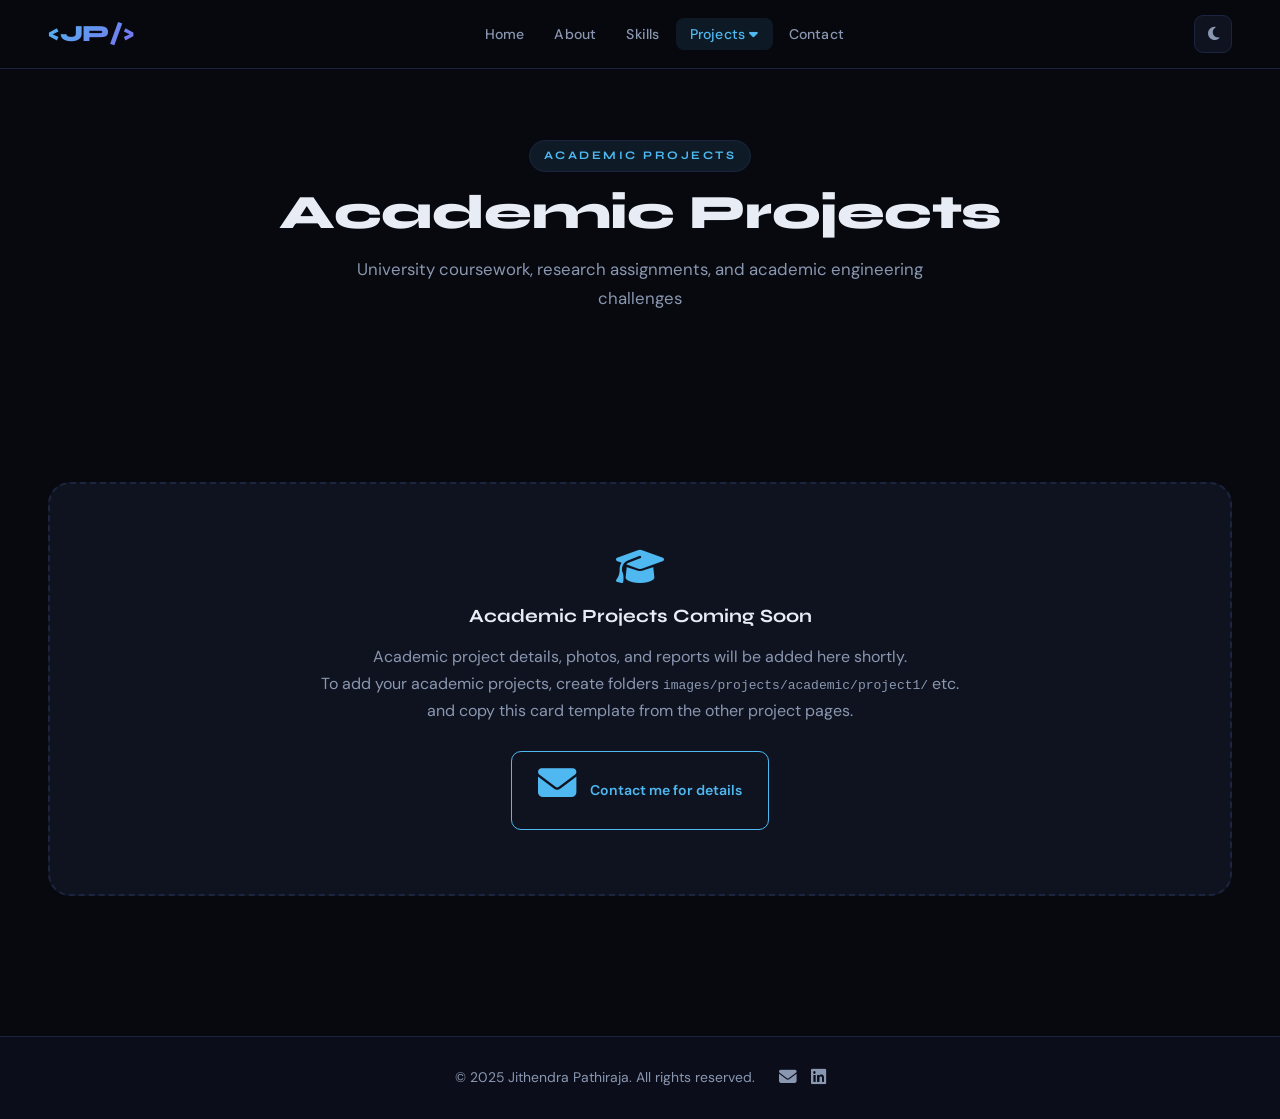
==== academic-projects.html @ a61a049e "Initial commit - portfolio files" ====
<!DOCTYPE html>
<html lang="en" data-theme="dark">
<head>
  <meta charset="UTF-8" />
  <meta name="viewport" content="width=device-width, initial-scale=1.0" />
  <title>Academic Projects | Jithendra Pathiraja</title>
  <link rel="stylesheet" href="style.css" />
  <link rel="stylesheet" href="https://cdnjs.cloudflare.com/ajax/libs/font-awesome/6.5.0/css/all.min.css" />
</head>
<body>

<nav class="navbar" id="navbar">
  <div class="nav-container">
    <a href="index.html" class="logo">&lt;JP/&gt;</a>
    <ul class="nav-links" id="navLinks">
      <li><a href="index.html#home" class="nav-link">Home</a></li>
      <li><a href="index.html#about" class="nav-link">About</a></li>
      <li><a href="index.html#skills" class="nav-link">Skills</a></li>
      <li class="nav-dropdown">
        <a href="#" class="nav-link dropdown-toggle active">Projects <i class="fa fa-caret-down"></i></a>
        <ul class="dropdown-menu">
          <li><a href="design-manufacturing.html"><i class="fa fa-cogs"></i> Design &amp; Manufacturing</a></li>
          <li><a href="fluid-dynamics.html"><i class="fa fa-water"></i> Fluid Dynamics</a></li>
          <li><a href="mechanical-simulations.html"><i class="fa fa-chart-line"></i> Mechanical Simulations</a></li>
          <li><a href="academic-projects.html"><i class="fa fa-graduation-cap"></i> Academic Projects</a></li>
        </ul>
      </li>
      <li><a href="index.html#contact" class="nav-link">Contact</a></li>
    </ul>
    <div class="nav-actions">
      <button class="theme-toggle" id="themeToggle" title="Toggle theme">
        <i class="fas fa-moon" id="themeIcon"></i>
      </button>
      <button class="hamburger" id="hamburger"><i class="fas fa-bars"></i></button>
    </div>
  </div>
</nav>

<div class="page-hero">
  <div class="section-tag">ACADEMIC PROJECTS</div>
  <h2 class="section-title">Academic Projects</h2>
  <p class="section-subtitle">University coursework, research assignments, and academic engineering challenges</p>
</div>

<section class="projects-section" id="academic-projects">
  <div class="section-container">

    <!-- COMING SOON notice for academic projects -->
    <div class="more-projects-notice">
      <i class="fas fa-graduation-cap"></i>
      <h3>Academic Projects Coming Soon</h3>
      <p>Academic project details, photos, and reports will be added here shortly.<br/>
      To add your academic projects, create folders <code>images/projects/academic/project1/</code> etc.<br/>
      and copy this card template from the other project pages.</p>
      <br/>
      <a href="mailto:jithendrapathiraja3434@gmail.com" class="btn btn-outline" style="display:inline-flex;">
        <i class="fas fa-envelope"></i>&nbsp; Contact me for details
      </a>
    </div>

    <!--
    ===== TEMPLATE FOR ADDING AN ACADEMIC PROJECT =====
    Copy and paste this block below and fill in the details:

    <div class="project-card">
      <div class="project-media">
        <div class="project-slideshow" data-project="ac1">
          <img src="images/projects/academic/project1/1.jpg" alt="Project" class="proj-slide active" />
          <img src="images/projects/academic/project1/2.jpg" alt="Project" class="proj-slide" />
          <div class="proj-slide-controls">
            <button class="proj-prev"><i class="fas fa-chevron-left"></i></button>
            <button class="proj-next"><i class="fas fa-chevron-right"></i></button>
          </div>
          <div class="proj-dots"></div>
        </div>
      </div>
      <div class="project-info">
        <h3>Your Project Title Here</h3>
        <div class="project-tags">
          <span>Tag1</span><span>Tag2</span>
        </div>
        <p>Your project description here.</p>
        <ul class="project-highlights">
          <li><i class="fas fa-check-circle"></i> Highlight 1</li>
          <li><i class="fas fa-check-circle"></i> Highlight 2</li>
        </ul>
        <div class="project-buttons">
          <a href="https://www.linkedin.com/in/jithendra-pathiraja" target="_blank" class="btn btn-primary">
            <i class="fab fa-linkedin"></i> View on LinkedIn
          </a>
          <a href="reports/your-report.pdf" target="_blank" class="btn btn-outline">
            <i class="fas fa-file-pdf"></i> Report
          </a>
          <a href="mailto:jithendrapathiraja3434@gmail.com?subject=Inquiry" class="btn btn-outline">
            <i class="fas fa-envelope"></i> Email Me
          </a>
        </div>
      </div>
    </div>
    ===== END TEMPLATE =====
    -->

  </div>
</section>

<footer class="footer">
  <p>&copy; 2025 Jithendra Pathiraja. All rights reserved.</p>
  <div class="footer-socials">
    <a href="mailto:jithendrapathiraja3434@gmail.com" title="Email"><i class="fas fa-envelope"></i></a>
    <a href="https://www.linkedin.com/in/jithendra-pathiraja" target="_blank" title="LinkedIn"><i class="fab fa-linkedin"></i></a>
  </div>
</footer>

<script src="script.js"></script>
</body>
</html>
---- style.css ----
/* =============================================
   JITHENDRA PATHIRAJA PORTFOLIO - style.css
   ============================================= */

@import url('https://fonts.googleapis.com/css2?family=Syne:wght@400;600;700;800&family=DM+Sans:wght@300;400;500;600&display=swap');

/* --- CSS Variables (Dark Theme) --- */
:root[data-theme="dark"] {
  --bg: #07090f;
  --bg2: #0b0e1a;
  --card: #0f1320;
  --card2: #131829;
  --border: #1c2540;
  --text: #e8edf5;
  --text-muted: #8a97b0;
  --blue: #4fb8f0;
  --blue2: #2b9fd8;
  --accent: #00d4ff;
  --green: #22d3a5;
  --gradient: linear-gradient(135deg, #4fb8f0 0%, #7c6cf0 100%);
  --nav-bg: rgba(7, 9, 15, 0.96);
  --shadow: 0 8px 40px rgba(0,0,0,0.6);
  --tag-bg: rgba(79,184,240,0.1);
  --tag-text: #4fb8f0;
  --glow: 0 0 40px rgba(79,184,240,0.15);
}

:root[data-theme="light"] {
  --bg: #f2f5fb;
  --bg2: #e8edf6;
  --card: #ffffff;
  --card2: #f8fafc;
  --border: #d1daea;
  --text: #14213d;
  --text-muted: #5a6a85;
  --blue: #1a7cc9;
  --blue2: #1565a8;
  --accent: #0095cc;
  --green: #0fa882;
  --gradient: linear-gradient(135deg, #1a7cc9 0%, #5b52d6 100%);
  --nav-bg: rgba(242, 245, 251, 0.97);
  --shadow: 0 8px 40px rgba(0,0,0,0.1);
  --tag-bg: rgba(26,124,201,0.1);
  --tag-text: #1565a8;
  --glow: 0 0 40px rgba(26,124,201,0.1);
}

/* --- Reset & Base --- */
*, *::before, *::after { box-sizing: border-box; margin: 0; padding: 0; }
html { scroll-behavior: smooth; }
body {
  background: var(--bg);
  color: var(--text);
  font-family: 'DM Sans', system-ui, sans-serif;
  line-height: 1.7;
  transition: background 0.35s, color 0.35s;
}
a { text-decoration: none; color: inherit; }
img { max-width: 100%; display: block; }

/* --- Navbar --- */
.navbar {
  position: fixed; top: 0; left: 0; right: 0; z-index: 1000;
  background: var(--nav-bg);
  backdrop-filter: blur(16px);
  border-bottom: 1px solid var(--border);
  transition: all 0.3s;
}
.nav-container {
  max-width: 1240px; margin: 0 auto;
  display: flex; align-items: center; justify-content: space-between;
  padding: 0 28px; height: 68px;
}
.logo {
  font-family: 'Syne', sans-serif;
  font-size: 1.45rem; font-weight: 800;
  background: var(--gradient); -webkit-background-clip: text; -webkit-text-fill-color: transparent;
  background-clip: text; letter-spacing: -0.5px;
}
.nav-links {
  display: flex; gap: 2px; list-style: none; align-items: center;
}
.nav-link {
  padding: 7px 14px; border-radius: 8px;
  color: var(--text-muted); font-weight: 500; font-size: 0.88rem;
  transition: all 0.2s; letter-spacing: 0.2px;
}
.nav-link:hover, .nav-link.active {
  color: var(--blue); background: var(--tag-bg);
}

/* Dropdown */
.nav-dropdown { position: relative; }
.dropdown-menu {
  display: none; position: absolute; top: calc(100% + 10px); left: 0;
  background: var(--card); border: 1px solid var(--border);
  border-radius: 14px; min-width: 230px;
  box-shadow: var(--shadow); overflow: hidden; z-index: 999;
  padding: 6px;
}
.dropdown-menu li a {
  display: flex; align-items: center; gap: 10px;
  padding: 11px 16px; color: var(--text-muted); font-size: 0.88rem;
  border-radius: 8px; transition: all 0.2s;
}
.dropdown-menu li a:hover { background: var(--tag-bg); color: var(--blue); }
.nav-dropdown:hover .dropdown-menu { display: block; }

.nav-actions { display: flex; align-items: center; gap: 8px; }
.theme-toggle, .hamburger {
  background: var(--card); border: 1px solid var(--border);
  color: var(--text-muted); border-radius: 9px;
  width: 38px; height: 38px; cursor: pointer;
  display: flex; align-items: center; justify-content: center;
  transition: all 0.2s; font-size: 0.95rem;
}
.theme-toggle:hover, .hamburger:hover { color: var(--blue); border-color: var(--blue); }
.hamburger { display: none; }

/* --- Sections --- */
.section { min-height: 100vh; padding: 100px 0 70px; }
.section-container { max-width: 1240px; margin: 0 auto; padding: 0 28px; }
.section-tag {
  display: inline-block; background: var(--tag-bg); color: var(--tag-text);
  padding: 5px 14px; border-radius: 20px; font-size: 0.72rem;
  font-weight: 700; letter-spacing: 2.5px; margin-bottom: 14px;
  border: 1px solid var(--border); font-family: 'Syne', sans-serif;
}
.section-title {
  font-family: 'Syne', sans-serif;
  font-size: clamp(1.9rem, 4.5vw, 3rem); font-weight: 800;
  margin-bottom: 48px; line-height: 1.12; letter-spacing: -0.5px;
}
.section-subtitle {
  color: var(--text-muted); font-size: 1.05rem; margin-top: -36px;
  margin-bottom: 52px;
}

/* --- HOME --- */
.home-section {
  display: flex; align-items: center; justify-content: center;
  text-align: center; position: relative; overflow: hidden;
  background: radial-gradient(ellipse at 50% 35%, rgba(79,184,240,0.06) 0%, transparent 65%);
  min-height: 100vh;
}
.particles { position: absolute; inset: 0; pointer-events: none; }
.home-content { position: relative; z-index: 1; padding: 0 20px; }

.availability-badge {
  display: inline-flex; align-items: center; gap: 8px;
  background: rgba(34,211,165,0.1); color: var(--green);
  border: 1px solid rgba(34,211,165,0.25);
  padding: 7px 18px; border-radius: 30px; font-size: 0.82rem;
  font-weight: 600; margin-bottom: 32px;
}
.pulse-dot {
  width: 7px; height: 7px; border-radius: 50%; background: var(--green);
  animation: pulse 1.8s ease-in-out infinite;
}
@keyframes pulse {
  0%,100%{opacity:1;transform:scale(1)} 50%{opacity:.3;transform:scale(.7)}
}

/* Profile image — STATIC, no spinning */
.profile-ring {
  width: 170px; height: 170px; border-radius: 50%;
  background: var(--gradient);
  padding: 3px; margin: 0 auto 30px;
  box-shadow: var(--glow);
}
.profile-img {
  width: 100%; height: 100%; border-radius: 50%;
  object-fit: cover; border: 4px solid var(--bg);
  display: block;
}

.hero-name { margin-bottom: 14px; }
.name-white {
  font-family: 'Syne', sans-serif;
  font-size: clamp(2.4rem, 5.5vw, 4rem); font-weight: 900; letter-spacing: -1px;
}
.name-blue {
  font-family: 'Syne', sans-serif;
  font-size: clamp(2.4rem, 5.5vw, 4rem); font-weight: 900; color: var(--blue); letter-spacing: -1px;
}
.hero-subtitle { font-size: 1.15rem; color: var(--text-muted); margin-bottom: 8px; }
.typed-text { color: var(--blue); font-weight: 600; }
.cursor { animation: blink 1s step-end infinite; color: var(--blue); }
@keyframes blink { 50%{opacity:0} }
.hero-uni { color: var(--text-muted); margin-bottom: 4px; font-size: 0.95rem; }
.hero-uni-name { margin-bottom: 36px; font-weight: 600; }

.hero-buttons { display: flex; gap: 12px; justify-content: center; flex-wrap: wrap; margin-bottom: 30px; }
.hero-socials { display: flex; gap: 14px; justify-content: center; }
.social-icon {
  width: 44px; height: 44px; border-radius: 50%;
  background: var(--card); border: 1px solid var(--border);
  display: flex; align-items: center; justify-content: center;
  color: var(--text-muted); font-size: 1.1rem; transition: all 0.25s;
}
.social-icon:hover { color: var(--blue); border-color: var(--blue); transform: translateY(-3px); box-shadow: 0 8px 20px rgba(79,184,240,0.2); }

/* --- Buttons --- */
.btn {
  display: inline-flex; align-items: center; gap: 8px;
  padding: 12px 26px; border-radius: 10px; font-weight: 600;
  font-size: 0.88rem; cursor: pointer; border: none;
  transition: all 0.22s; text-decoration: none; font-family: 'DM Sans', sans-serif;
}
.btn-primary {
  background: var(--gradient); color: #fff;
  box-shadow: 0 4px 20px rgba(79,184,240,0.25);
}
.btn-primary:hover { transform: translateY(-2px); box-shadow: 0 8px 28px rgba(79,184,240,0.4); }
.btn-secondary {
  background: var(--card); color: var(--text);
  border: 1px solid var(--border);
}
.btn-secondary:hover { border-color: var(--blue); color: var(--blue); }
.btn-outline {
  background: transparent; color: var(--blue);
  border: 1px solid var(--blue);
}
.btn-outline:hover { background: var(--tag-bg); transform: translateY(-1px); }
.full-width { width: 100%; justify-content: center; }

/* --- ABOUT --- */
.about-grid {
  display: grid; grid-template-columns: 1fr 1.35fr; gap: 60px; align-items: start;
}
.about-slideshow { position: relative; }
.slideshow-wrapper {
  border-radius: 18px; overflow: hidden;
  aspect-ratio: 4/5; background: var(--card);
  border: 1px solid var(--border); position: relative;
  box-shadow: var(--shadow);
}
.slide-img {
  position: absolute; inset: 0; width: 100%; height: 100%;
  object-fit: contain; opacity: 0; transition: opacity 0.9s ease;
  background: var(--bg2);
}
.slide-img.active { opacity: 1; }
.slide-dots {
  display: flex; justify-content: center; gap: 6px; margin-top: 16px;
}
.dot {
  width: 7px; height: 7px; border-radius: 50%;
  background: var(--border); cursor: pointer; transition: all 0.2s;
}
.dot.active { background: var(--blue); width: 22px; border-radius: 4px; }

.education-card {
  display: flex; align-items: center; gap: 14px;
  background: var(--card2); border: 1px solid var(--border);
  border-radius: 12px; padding: 14px 18px; margin-top: 16px;
  color: var(--text-muted); font-size: 0.88rem;
}
.education-card i { color: var(--blue); font-size: 1.3rem; }

.about-text p { color: var(--text-muted); margin-bottom: 18px; line-height: 1.75; }
.about-tags {
  display: flex; flex-wrap: wrap; gap: 10px; margin: 24px 0;
}
.about-tags span {
  display: flex; align-items: center; gap: 7px;
  background: var(--card); border: 1px solid var(--border);
  padding: 7px 14px; border-radius: 8px; font-size: 0.83rem;
  color: var(--text-muted);
}
.about-tags i { color: var(--blue); }
.about-buttons { display: flex; gap: 12px; flex-wrap: wrap; }

/* --- SKILLS --- */
.skills-grid {
  display: grid; grid-template-columns: repeat(auto-fit, minmax(260px, 1fr)); gap: 22px;
}
.skill-card {
  background: var(--card); border: 1px solid var(--border);
  border-radius: 16px; padding: 28px;
  transition: transform 0.2s, border-color 0.2s, box-shadow 0.2s;
}
.skill-card:hover { transform: translateY(-4px); border-color: var(--blue); box-shadow: var(--glow); }
.skill-card.highlight {
  border-color: rgba(79,184,240,0.35);
  background: linear-gradient(145deg, var(--card), rgba(79,184,240,0.04));
}
.skill-card-header {
  font-family: 'Syne', sans-serif;
  font-weight: 700; font-size: 0.95rem; margin-bottom: 22px;
  display: flex; align-items: center; gap: 10px;
}
.skill-card-header i { color: var(--blue); }
.skill-item {
  display: flex; align-items: center; gap: 10px;
  margin-bottom: 16px; font-size: 0.86rem; color: var(--text-muted);
}
.skill-bar {
  flex: 1; height: 3px; background: var(--border); border-radius: 4px; overflow: hidden;
}
.skill-fill {
  height: 100%; background: var(--gradient); border-radius: 4px;
  transition: width 1.1s ease; width: 0;
}
.skill-icon-sm { color: var(--blue); font-size: 0.9rem; min-width: 16px; }

/* --- PROJECT CARDS --- */
.projects-section { min-height: auto; padding-top: 110px; padding-bottom: 80px; }
.project-card {
  display: grid; grid-template-columns: 1fr 1fr; gap: 48px;
  align-items: start; margin-bottom: 72px;
  background: var(--card); border: 1px solid var(--border);
  border-radius: 22px; padding: 38px;
  transition: box-shadow 0.3s, border-color 0.3s;
}
.project-card:hover { box-shadow: 0 16px 48px rgba(79,184,240,0.1); border-color: rgba(79,184,240,0.3); }
.project-card.reverse { direction: rtl; }
.project-card.reverse > * { direction: ltr; }

/* Project Slideshow */
.project-slideshow {
  border-radius: 14px; overflow: hidden;
  aspect-ratio: 16/10; position: relative;
  background: var(--bg2); border: 1px solid var(--border);
}
.proj-slide {
  position: absolute; inset: 0; width: 100%; height: 100%;
  object-fit: contain; opacity: 0; transition: opacity 0.65s ease;
  background: var(--bg2);
}
.proj-slide.active { opacity: 1; }
.proj-slide-controls {
  position: absolute; bottom: 10px; right: 10px;
  display: flex; gap: 6px; z-index: 10;
}
.proj-prev, .proj-next {
  background: rgba(0,0,0,0.55); color: #fff; border: none;
  border-radius: 7px; width: 30px; height: 30px; cursor: pointer;
  display: flex; align-items: center; justify-content: center;
  font-size: 0.75rem; transition: background 0.2s; backdrop-filter: blur(4px);
}
.proj-prev:hover, .proj-next:hover { background: var(--blue); }
.proj-dots {
  position: absolute; bottom: 10px; left: 12px;
  display: flex; gap: 5px;
}
.proj-dot {
  width: 6px; height: 6px; border-radius: 50%; background: rgba(255,255,255,0.4);
  cursor: pointer; transition: all 0.2s;
}
.proj-dot.active { background: var(--blue); width: 16px; border-radius: 3px; }

.project-info h3 {
  font-family: 'Syne', sans-serif;
  font-size: 1.35rem; font-weight: 800; margin-bottom: 14px; letter-spacing: -0.3px;
}
.project-tags {
  display: flex; flex-wrap: wrap; gap: 8px; margin-bottom: 18px;
}
.project-tags span {
  background: var(--tag-bg); color: var(--tag-text);
  padding: 4px 12px; border-radius: 20px; font-size: 0.78rem;
  font-weight: 600; border: 1px solid var(--border);
}
.project-info p { color: var(--text-muted); margin-bottom: 20px; font-size: 0.93rem; line-height: 1.7; }
.project-highlights { list-style: none; margin-bottom: 26px; }
.project-highlights li {
  display: flex; align-items: flex-start; gap: 10px;
  color: var(--text-muted); font-size: 0.87rem; margin-bottom: 9px; line-height: 1.5;
}
.project-highlights li i { color: var(--green); margin-top: 3px; flex-shrink: 0; }
.project-buttons { display: flex; flex-wrap: wrap; gap: 10px; }

/* Project video */
.proj-video {
  position: absolute; inset: 0; width: 100%; height: 100%;
  object-fit: contain; opacity: 0; transition: opacity 0.65s ease;
  background: #000;
}
.proj-video.active { opacity: 1; }

/* Coming soon notice */
.more-projects-notice {
  text-align: center; padding: 64px 40px;
  background: var(--card); border: 2px dashed var(--border);
  border-radius: 22px; color: var(--text-muted); margin-bottom: 60px;
}
.more-projects-notice i { font-size: 2.4rem; color: var(--blue); margin-bottom: 14px; display: block; }
.more-projects-notice h3 { font-family: 'Syne', sans-serif; margin-bottom: 10px; color: var(--text); }
.more-projects-notice a { color: var(--blue); }

/* Page header for sub-pages */
.page-hero {
  padding: 140px 28px 60px;
  max-width: 1240px; margin: 0 auto;
  text-align: center;
}
.page-hero .section-tag { display: inline-block; }
.page-hero .section-title { margin-bottom: 16px; }
.page-hero .section-subtitle { margin-top: 0; margin-bottom: 0; max-width: 600px; margin-left: auto; margin-right: auto; }

/* --- CONTACT --- */
.contact-grid {
  display: grid; grid-template-columns: 1fr 1.35fr; gap: 60px;
}
.contact-left h3 { font-family: 'Syne', sans-serif; font-size: 1.4rem; margin-bottom: 14px; }
.contact-left p { color: var(--text-muted); margin-bottom: 30px; line-height: 1.7; }
.contact-cards { display: flex; flex-direction: column; gap: 14px; }
.contact-card {
  display: flex; align-items: center; gap: 16px;
  background: var(--card); border: 1px solid var(--border);
  padding: 16px 20px; border-radius: 12px;
  transition: all 0.2s; color: var(--text-muted);
}
.contact-card:hover { border-color: var(--blue); color: var(--text); transform: translateX(4px); }
.contact-icon {
  width: 44px; height: 44px; border-radius: 10px;
  display: flex; align-items: center; justify-content: center;
  font-size: 1.1rem; color: #fff; flex-shrink: 0;
}
.email-icon { background: linear-gradient(135deg, #ef4444, #dc2626); }
.li-icon { background: linear-gradient(135deg, #0077b5, #005582); }

.contact-form { background: var(--card); border: 1px solid var(--border); border-radius: 18px; padding: 34px; }
.form-row { display: grid; grid-template-columns: 1fr 1fr; gap: 16px; }
.form-group { margin-bottom: 18px; }
.form-group label {
  display: block; font-size: 0.72rem; font-weight: 700;
  letter-spacing: 1.5px; color: var(--text-muted); margin-bottom: 8px;
  font-family: 'Syne', sans-serif;
}
.form-group input, .form-group textarea {
  width: 100%; background: var(--bg); border: 1px solid var(--border);
  color: var(--text); border-radius: 10px; padding: 12px 16px;
  font-family: 'DM Sans', sans-serif; font-size: 0.9rem; transition: border-color 0.2s;
  outline: none; resize: vertical;
}
.form-group input:focus, .form-group textarea:focus { border-color: var(--blue); box-shadow: 0 0 0 3px rgba(79,184,240,0.1); }

/* --- FOOTER --- */
.footer {
  background: var(--bg2); border-top: 1px solid var(--border);
  padding: 26px 28px; text-align: center; color: var(--text-muted);
  font-size: 0.87rem;
  display: flex; align-items: center; justify-content: center; gap: 24px;
  flex-wrap: wrap;
}
.footer-socials { display: flex; gap: 14px; }
.footer-socials a {
  color: var(--text-muted); font-size: 1.1rem; transition: color 0.2s;
}
.footer-socials a:hover { color: var(--blue); }

/* --- RESPONSIVE --- */
@media (max-width: 960px) {
  .about-grid, .contact-grid { grid-template-columns: 1fr; gap: 36px; }
  .project-card { grid-template-columns: 1fr; gap: 28px; }
  .project-card.reverse { direction: ltr; }

  /* Mobile sidebar: full screen overlay, all items visible at once */
  .nav-links {
    display: none;
    position: fixed;
    top: 68px; left: 0; right: 0; bottom: 0;
    background: var(--nav-bg);
    flex-direction: column;
    padding: 20px 24px;
    gap: 4px;
    overflow-y: auto;
    backdrop-filter: blur(18px);
    z-index: 999;
  }
  .nav-links.open { display: flex; }
  .hamburger { display: flex; }

  /* Mobile dropdown */
  .dropdown-menu {
    position: static;
    box-shadow: none;
    border: none;
    background: var(--card2);
    margin-top: 4px;
    border-radius: 10px;
    display: none;
    padding: 4px;
  }
  .nav-dropdown:hover .dropdown-menu { display: none; }
  .nav-dropdown.open .dropdown-menu { display: block; }

  .nav-links li { width: 100%; }
  .nav-link { display: block; padding: 12px 16px; font-size: 1rem; }
  .form-row { grid-template-columns: 1fr; }
}

@media (max-width: 520px) {
  .hero-buttons { flex-direction: column; align-items: center; }
  .about-buttons { flex-direction: column; }
  .project-buttons { flex-direction: column; }
  .project-card { padding: 22px; }
}
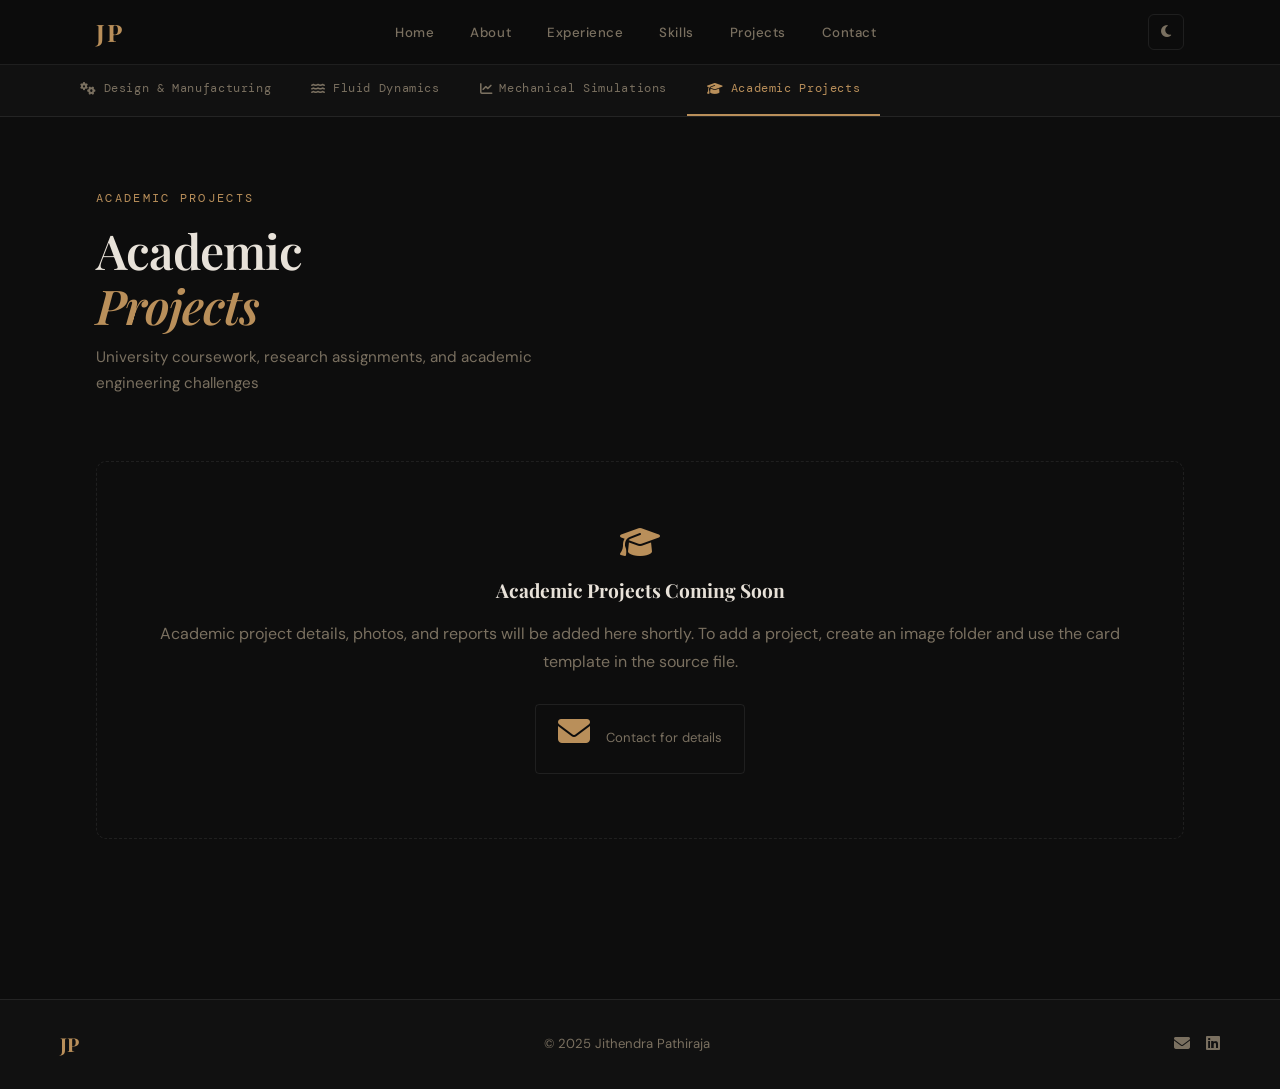
==== commit 0fa9f6e0: "Complete portfolio replacement" ====
--- a/academic-projects.html
+++ b/academic-projects.html
@@ -6,26 +6,20 @@
   <title>Academic Projects | Jithendra Pathiraja</title>
   <link rel="stylesheet" href="style.css" />
   <link rel="stylesheet" href="https://cdnjs.cloudflare.com/ajax/libs/font-awesome/6.5.0/css/all.min.css" />
+  <link href="https://fonts.googleapis.com/css2?family=Playfair+Display:ital,wght@0,400;0,600;0,700;1,400;1,600&family=DM+Sans:wght@300;400;500;600&family=DM+Mono:wght@400;500&display=swap" rel="stylesheet" />
 </head>
 <body>
 
 <nav class="navbar" id="navbar">
   <div class="nav-container">
-    <a href="index.html" class="logo">&lt;JP/&gt;</a>
+    <a href="index.html" class="logo">JP</a>
     <ul class="nav-links" id="navLinks">
-      <li><a href="index.html#home" class="nav-link">Home</a></li>
-      <li><a href="index.html#about" class="nav-link">About</a></li>
-      <li><a href="index.html#skills" class="nav-link">Skills</a></li>
-      <li class="nav-dropdown">
-        <a href="#" class="nav-link dropdown-toggle active">Projects <i class="fa fa-caret-down"></i></a>
-        <ul class="dropdown-menu">
-          <li><a href="design-manufacturing.html"><i class="fa fa-cogs"></i> Design &amp; Manufacturing</a></li>
-          <li><a href="fluid-dynamics.html"><i class="fa fa-water"></i> Fluid Dynamics</a></li>
-          <li><a href="mechanical-simulations.html"><i class="fa fa-chart-line"></i> Mechanical Simulations</a></li>
-          <li><a href="academic-projects.html"><i class="fa fa-graduation-cap"></i> Academic Projects</a></li>
-        </ul>
-      </li>
-      <li><a href="index.html#contact" class="nav-link">Contact</a></li>
+      <li><a href="index.html#hero"       class="nav-link">Home</a></li>
+      <li><a href="index.html#about"      class="nav-link">About</a></li>
+      <li><a href="index.html#experience" class="nav-link">Experience</a></li>
+      <li><a href="index.html#skills"     class="nav-link">Skills</a></li>
+      <li><a href="design-manufacturing.html" class="nav-link active">Projects</a></li>
+      <li><a href="index.html#contact"    class="nav-link">Contact</a></li>
     </ul>
     <div class="nav-actions">
       <button class="theme-toggle" id="themeToggle" title="Toggle theme">
@@ -36,81 +30,46 @@
   </div>
 </nav>
 
-<div class="page-hero">
-  <div class="section-tag">ACADEMIC PROJECTS</div>
-  <h2 class="section-title">Academic Projects</h2>
-  <p class="section-subtitle">University coursework, research assignments, and academic engineering challenges</p>
+<div style="background:var(--bg2);border-bottom:1px solid var(--border);padding:0 36px;position:sticky;top:64px;z-index:500;">
+  <div style="max-width:1160px;margin:0 auto;display:flex;gap:0;overflow-x:auto;">
+    <a href="design-manufacturing.html"    style="display:inline-flex;align-items:center;gap:7px;padding:14px 20px;font-size:0.78rem;font-family:'DM Mono',monospace;letter-spacing:0.05em;color:var(--text-muted);border-bottom:2px solid transparent;white-space:nowrap;"><i class="fa fa-cogs"></i> Design &amp; Manufacturing</a>
+    <a href="fluid-dynamics.html"          style="display:inline-flex;align-items:center;gap:7px;padding:14px 20px;font-size:0.78rem;font-family:'DM Mono',monospace;letter-spacing:0.05em;color:var(--text-muted);border-bottom:2px solid transparent;white-space:nowrap;"><i class="fa fa-water"></i> Fluid Dynamics</a>
+    <a href="mechanical-simulations.html"  style="display:inline-flex;align-items:center;gap:7px;padding:14px 20px;font-size:0.78rem;font-family:'DM Mono',monospace;letter-spacing:0.05em;color:var(--text-muted);border-bottom:2px solid transparent;white-space:nowrap;"><i class="fa fa-chart-line"></i> Mechanical Simulations</a>
+    <a href="academic-projects.html"       style="display:inline-flex;align-items:center;gap:7px;padding:14px 20px;font-size:0.78rem;font-family:'DM Mono',monospace;letter-spacing:0.05em;color:var(--gold);border-bottom:2px solid var(--gold);white-space:nowrap;"><i class="fa fa-graduation-cap"></i> Academic Projects</a>
+  </div>
 </div>
 
-<section class="projects-section" id="academic-projects">
-  <div class="section-container">
+<div class="page-hero">
+  <span class="section-label">Academic Projects</span>
+  <h2 class="section-heading">Academic<br/><em>Projects</em></h2>
+  <p class="page-hero-sub">University coursework, research assignments, and academic engineering challenges</p>
+</div>
 
-    <!-- COMING SOON notice for academic projects -->
+<section class="projects-section">
+  <div class="container">
     <div class="more-projects-notice">
       <i class="fas fa-graduation-cap"></i>
       <h3>Academic Projects Coming Soon</h3>
-      <p>Academic project details, photos, and reports will be added here shortly.<br/>
-      To add your academic projects, create folders <code>images/projects/academic/project1/</code> etc.<br/>
-      and copy this card template from the other project pages.</p>
+      <p>Academic project details, photos, and reports will be added here shortly. To add a project, create an image folder and use the card template in the source file.</p>
       <br/>
-      <a href="mailto:jithendrapathiraja3434@gmail.com" class="btn btn-outline" style="display:inline-flex;">
-        <i class="fas fa-envelope"></i>&nbsp; Contact me for details
+      <a href="mailto:jithendrapathiraja3434@gmail.com" class="btn-proj-outline" style="display:inline-flex;">
+        <i class="fas fa-envelope"></i>&nbsp; Contact for details
       </a>
     </div>
-
-    <!--
-    ===== TEMPLATE FOR ADDING AN ACADEMIC PROJECT =====
-    Copy and paste this block below and fill in the details:
-
-    <div class="project-card">
-      <div class="project-media">
-        <div class="project-slideshow" data-project="ac1">
-          <img src="images/projects/academic/project1/1.jpg" alt="Project" class="proj-slide active" />
-          <img src="images/projects/academic/project1/2.jpg" alt="Project" class="proj-slide" />
-          <div class="proj-slide-controls">
-            <button class="proj-prev"><i class="fas fa-chevron-left"></i></button>
-            <button class="proj-next"><i class="fas fa-chevron-right"></i></button>
-          </div>
-          <div class="proj-dots"></div>
-        </div>
-      </div>
-      <div class="project-info">
-        <h3>Your Project Title Here</h3>
-        <div class="project-tags">
-          <span>Tag1</span><span>Tag2</span>
-        </div>
-        <p>Your project description here.</p>
-        <ul class="project-highlights">
-          <li><i class="fas fa-check-circle"></i> Highlight 1</li>
-          <li><i class="fas fa-check-circle"></i> Highlight 2</li>
-        </ul>
-        <div class="project-buttons">
-          <a href="https://www.linkedin.com/in/jithendra-pathiraja" target="_blank" class="btn btn-primary">
-            <i class="fab fa-linkedin"></i> View on LinkedIn
-          </a>
-          <a href="reports/your-report.pdf" target="_blank" class="btn btn-outline">
-            <i class="fas fa-file-pdf"></i> Report
-          </a>
-          <a href="mailto:jithendrapathiraja3434@gmail.com?subject=Inquiry" class="btn btn-outline">
-            <i class="fas fa-envelope"></i> Email Me
-          </a>
-        </div>
-      </div>
-    </div>
-    ===== END TEMPLATE =====
-    -->
-
   </div>
 </section>
 
 <footer class="footer">
-  <p>&copy; 2025 Jithendra Pathiraja. All rights reserved.</p>
-  <div class="footer-socials">
-    <a href="mailto:jithendrapathiraja3434@gmail.com" title="Email"><i class="fas fa-envelope"></i></a>
-    <a href="https://www.linkedin.com/in/jithendra-pathiraja" target="_blank" title="LinkedIn"><i class="fab fa-linkedin"></i></a>
+  <div class="footer-inner">
+    <span class="footer-logo">JP</span>
+    <p>&copy; 2025 Jithendra Pathiraja</p>
+    <div class="footer-socials">
+      <a href="mailto:jithendrapathiraja3434@gmail.com" title="Email"><i class="fas fa-envelope"></i></a>
+      <a href="https://www.linkedin.com/in/jithendra-pathiraja-6a77b5287/" target="_blank" title="LinkedIn"><i class="fab fa-linkedin"></i></a>
+    </div>
   </div>
 </footer>
 
 <script src="script.js"></script>
 </body>
-</html>
+</html>
--- a/style.css
+++ b/style.css
@@ -1,500 +1,980 @@
 /* =============================================
-   JITHENDRA PATHIRAJA PORTFOLIO - style.css
+   JITHENDRA PATHIRAJA PORTFOLIO — style.css
+   Aesthetic: Refined Editorial · Charcoal & Ivory · Copper Accent
    ============================================= */
 
-@import url('https://fonts.googleapis.com/css2?family=Syne:wght@400;600;700;800&family=DM+Sans:wght@300;400;500;600&display=swap');
-
-/* --- CSS Variables (Dark Theme) --- */
+@import url('https://fonts.googleapis.com/css2?family=Playfair+Display:ital,wght@0,400;0,600;0,700;1,400;1,600&family=DM+Sans:wght@300;400;500;600&family=DM+Mono:wght@400;500&display=swap');
+
+/* ─── CSS Variables ─── */
 :root[data-theme="dark"] {
-  --bg: #07090f;
-  --bg2: #0b0e1a;
-  --card: #0f1320;
-  --card2: #131829;
-  --border: #1c2540;
-  --text: #e8edf5;
-  --text-muted: #8a97b0;
-  --blue: #4fb8f0;
-  --blue2: #2b9fd8;
-  --accent: #00d4ff;
-  --green: #22d3a5;
-  --gradient: linear-gradient(135deg, #4fb8f0 0%, #7c6cf0 100%);
-  --nav-bg: rgba(7, 9, 15, 0.96);
-  --shadow: 0 8px 40px rgba(0,0,0,0.6);
-  --tag-bg: rgba(79,184,240,0.1);
-  --tag-text: #4fb8f0;
-  --glow: 0 0 40px rgba(79,184,240,0.15);
-}
-
+  --bg:           #0d0d0d;
+  --bg2:          #111111;
+  --bg3:          #161616;
+  --card:         #181818;
+  --card2:        #1e1e1e;
+  --border:       rgba(255,255,255,0.08);
+  --border-hover: rgba(185,143,90,0.4);
+  --text:         #e8e2d9;
+  --text-muted:   #7a7060;
+  --text-light:   #b0a898;
+  --gold:         #b98f5a;
+  --gold2:        #d4af74;
+  --gold-light:   rgba(185,143,90,0.12);
+  --nav-bg:       rgba(13,13,13,0.95);
+  --shadow:       0 20px 60px rgba(0,0,0,0.6);
+  --section-alt:  #101010;
+}
 :root[data-theme="light"] {
-  --bg: #f2f5fb;
-  --bg2: #e8edf6;
-  --card: #ffffff;
-  --card2: #f8fafc;
-  --border: #d1daea;
-  --text: #14213d;
-  --text-muted: #5a6a85;
-  --blue: #1a7cc9;
-  --blue2: #1565a8;
-  --accent: #0095cc;
-  --green: #0fa882;
-  --gradient: linear-gradient(135deg, #1a7cc9 0%, #5b52d6 100%);
-  --nav-bg: rgba(242, 245, 251, 0.97);
-  --shadow: 0 8px 40px rgba(0,0,0,0.1);
-  --tag-bg: rgba(26,124,201,0.1);
-  --tag-text: #1565a8;
-  --glow: 0 0 40px rgba(26,124,201,0.1);
-}
-
-/* --- Reset & Base --- */
+  --bg:           #f7f4ef;
+  --bg2:          #ede9e1;
+  --bg3:          #f0ece4;
+  --card:         #ffffff;
+  --card2:        #faf8f5;
+  --border:       rgba(0,0,0,0.08);
+  --border-hover: rgba(141,97,37,0.4);
+  --text:         #1a1610;
+  --text-muted:   #8a7d66;
+  --text-light:   #5a5040;
+  --gold:         #8d6125;
+  --gold2:        #a07030;
+  --gold-light:   rgba(141,97,37,0.08);
+  --nav-bg:       rgba(247,244,239,0.97);
+  --shadow:       0 20px 60px rgba(0,0,0,0.12);
+  --section-alt:  #ede9e1;
+}
+
+/* ─── Reset ─── */
 *, *::before, *::after { box-sizing: border-box; margin: 0; padding: 0; }
-html { scroll-behavior: smooth; }
+html { scroll-behavior: smooth; font-size: 16px; }
 body {
   background: var(--bg);
   color: var(--text);
-  font-family: 'DM Sans', system-ui, sans-serif;
-  line-height: 1.7;
-  transition: background 0.35s, color 0.35s;
+  font-family: 'DM Sans', sans-serif;
+  font-weight: 400;
+  line-height: 1.75;
+  transition: background 0.4s, color 0.4s;
+  -webkit-font-smoothing: antialiased;
 }
 a { text-decoration: none; color: inherit; }
 img { max-width: 100%; display: block; }
-
-/* --- Navbar --- */
+ul { list-style: none; }
+
+/* ─── Typography ─── */
+.font-display { font-family: 'Playfair Display', Georgia, serif; }
+.font-mono    { font-family: 'DM Mono', monospace; }
+
+/* ─── Container ─── */
+.container {
+  max-width: 1160px;
+  margin: 0 auto;
+  padding: 0 36px;
+}
+
+/* ─── Section Layout ─── */
+.section { padding: 110px 0; }
+.section:nth-child(even) { background: var(--section-alt); }
+
+.section-header { margin-bottom: 64px; }
+.section-label {
+  display: inline-block;
+  font-family: 'DM Mono', monospace;
+  font-size: 0.72rem;
+  letter-spacing: 0.2em;
+  color: var(--gold);
+  text-transform: uppercase;
+  margin-bottom: 16px;
+}
+.section-heading {
+  font-family: 'Playfair Display', serif;
+  font-size: clamp(2rem, 4vw, 3rem);
+  font-weight: 600;
+  line-height: 1.15;
+  letter-spacing: -0.02em;
+  color: var(--text);
+}
+.section-heading em {
+  font-style: italic;
+  color: var(--gold);
+}
+
+/* ═══════════════════════════════════════════
+   NAVBAR
+═══════════════════════════════════════════ */
 .navbar {
   position: fixed; top: 0; left: 0; right: 0; z-index: 1000;
   background: var(--nav-bg);
-  backdrop-filter: blur(16px);
   border-bottom: 1px solid var(--border);
+  backdrop-filter: blur(20px);
   transition: all 0.3s;
 }
 .nav-container {
-  max-width: 1240px; margin: 0 auto;
+  max-width: 1160px; margin: 0 auto;
   display: flex; align-items: center; justify-content: space-between;
-  padding: 0 28px; height: 68px;
+  padding: 0 36px; height: 64px;
 }
 .logo {
-  font-family: 'Syne', sans-serif;
-  font-size: 1.45rem; font-weight: 800;
-  background: var(--gradient); -webkit-background-clip: text; -webkit-text-fill-color: transparent;
-  background-clip: text; letter-spacing: -0.5px;
+  font-family: 'Playfair Display', serif;
+  font-size: 1.5rem; font-weight: 700;
+  color: var(--gold);
+  letter-spacing: 0.08em;
 }
 .nav-links {
-  display: flex; gap: 2px; list-style: none; align-items: center;
+  display: flex; gap: 0; list-style: none; align-items: center;
 }
 .nav-link {
-  padding: 7px 14px; border-radius: 8px;
-  color: var(--text-muted); font-weight: 500; font-size: 0.88rem;
-  transition: all 0.2s; letter-spacing: 0.2px;
+  padding: 6px 18px;
+  color: var(--text-muted);
+  font-size: 0.83rem;
+  font-weight: 500;
+  letter-spacing: 0.04em;
+  transition: color 0.2s;
+  position: relative;
+}
+.nav-link::after {
+  content: '';
+  position: absolute; bottom: -2px; left: 18px; right: 18px;
+  height: 1px; background: var(--gold);
+  transform: scaleX(0); transition: transform 0.25s;
 }
 .nav-link:hover, .nav-link.active {
-  color: var(--blue); background: var(--tag-bg);
-}
-
-/* Dropdown */
-.nav-dropdown { position: relative; }
-.dropdown-menu {
-  display: none; position: absolute; top: calc(100% + 10px); left: 0;
+  color: var(--text);
+}
+.nav-link:hover::after, .nav-link.active::after { transform: scaleX(1); }
+
+.nav-actions { display: flex; gap: 8px; align-items: center; }
+.theme-toggle, .hamburger {
+  background: none; border: 1px solid var(--border);
+  color: var(--text-muted); border-radius: 6px;
+  width: 36px; height: 36px; cursor: pointer;
+  display: flex; align-items: center; justify-content: center;
+  font-size: 0.85rem; transition: all 0.2s;
+}
+.theme-toggle:hover, .hamburger:hover {
+  color: var(--gold); border-color: var(--gold);
+}
+.hamburger { display: none; }
+
+/* ═══════════════════════════════════════════
+   HERO SECTION
+═══════════════════════════════════════════ */
+.hero-section {
+  position: relative; min-height: 100vh;
+  display: flex; align-items: center;
+  overflow: hidden;
+}
+
+.hero-bg-slideshow {
+  position: absolute; inset: 0; z-index: 0;
+}
+.hero-bg-slide {
+  position: absolute; inset: 0;
+  background-size: cover;
+  background-position: center;
+  opacity: 0;
+  transition: opacity 1.8s ease;
+}
+.hero-bg-slide.active { opacity: 1; }
+
+.hero-overlay {
+  position: absolute; inset: 0; z-index: 1;
+  background: linear-gradient(
+    to right,
+    rgba(13,13,13,0.96) 0%,
+    rgba(13,13,13,0.80) 55%,
+    rgba(13,13,13,0.55) 100%
+  );
+}
+[data-theme="light"] .hero-overlay {
+  background: linear-gradient(
+    to right,
+    rgba(247,244,239,0.97) 0%,
+    rgba(247,244,239,0.85) 55%,
+    rgba(247,244,239,0.60) 100%
+  );
+}
+
+.hero-content {
+  position: relative; z-index: 2;
+  max-width: 1160px; margin: 0 auto;
+  padding: 0 36px;
+  display: flex; align-items: center; gap: 64px;
+  width: 100%; padding-top: 64px;
+}
+
+.hero-left {
+  display: flex; flex-direction: column; align-items: center; gap: 20px;
+  flex-shrink: 0;
+}
+
+.hero-profile-wrap {
+  width: 190px; height: 190px;
+  border-radius: 50%;
+  padding: 3px;
+  background: linear-gradient(135deg, var(--gold), var(--gold2));
+  box-shadow: 0 0 50px rgba(185,143,90,0.25);
+}
+.hero-profile-img {
+  width: 100%; height: 100%; border-radius: 50%;
+  object-fit: cover;
+  border: 4px solid var(--bg);
+}
+
+.hero-socials {
+  display: flex; gap: 12px;
+}
+.hero-social-link {
+  width: 40px; height: 40px; border-radius: 50%;
+  border: 1px solid var(--border);
+  display: flex; align-items: center; justify-content: center;
+  color: var(--text-muted); font-size: 1rem;
+  transition: all 0.25s;
+}
+.hero-social-link:hover {
+  border-color: var(--gold); color: var(--gold);
+  background: var(--gold-light);
+  transform: translateY(-2px);
+}
+
+.hero-right { flex: 1; }
+
+.hero-eyebrow {
+  font-family: 'DM Mono', monospace;
+  font-size: 0.72rem; letter-spacing: 0.25em;
+  text-transform: uppercase; color: var(--gold);
+  margin-bottom: 18px;
+}
+
+.hero-name {
+  font-family: 'Playfair Display', serif;
+  font-size: clamp(3rem, 7vw, 5.5rem);
+  font-weight: 700; line-height: 1.0;
+  letter-spacing: -0.02em;
+  color: var(--text);
+  margin-bottom: 24px;
+}
+.hero-name em {
+  font-style: italic; color: var(--gold);
+}
+
+.hero-tagline {
+  font-size: 0.95rem; color: var(--text-light);
+  line-height: 1.9; margin-bottom: 36px;
+  max-width: 480px;
+}
+
+.hero-cta-row {
+  display: flex; gap: 14px; flex-wrap: wrap;
+}
+
+.btn-hero-primary {
+  display: inline-flex; align-items: center; gap: 9px;
+  padding: 13px 28px;
+  background: var(--gold);
+  color: #0d0d0d;
+  font-size: 0.85rem; font-weight: 600;
+  letter-spacing: 0.04em;
+  border-radius: 4px;
+  border: 1px solid var(--gold);
+  transition: all 0.25s; cursor: pointer;
+}
+.btn-hero-primary:hover {
+  background: var(--gold2); border-color: var(--gold2);
+  transform: translateY(-2px);
+  box-shadow: 0 12px 32px rgba(185,143,90,0.3);
+}
+
+.btn-hero-outline {
+  display: inline-flex; align-items: center; gap: 9px;
+  padding: 13px 28px;
+  background: transparent;
+  color: var(--text);
+  font-size: 0.85rem; font-weight: 500;
+  letter-spacing: 0.04em;
+  border-radius: 4px;
+  border: 1px solid var(--border);
+  transition: all 0.25s;
+}
+.btn-hero-outline:hover {
+  border-color: var(--gold); color: var(--gold);
+  transform: translateY(-2px);
+}
+
+.hero-scroll-hint {
+  position: absolute; bottom: 36px; left: 50%;
+  transform: translateX(-50%);
+  display: flex; flex-direction: column; align-items: center; gap: 10px;
+  z-index: 2;
+  color: var(--text-muted);
+  font-family: 'DM Mono', monospace; font-size: 0.65rem; letter-spacing: 0.2em;
+  text-transform: uppercase;
+  animation: fadeUpIn 2s ease 1.5s both;
+}
+.scroll-line {
+  width: 1px; height: 48px; background: var(--gold);
+  animation: lineGrow 2s ease 2s infinite alternate;
+}
+@keyframes lineGrow { from { height: 28px; } to { height: 52px; opacity: 0.4; } }
+@keyframes fadeUpIn { from { opacity: 0; transform: translateX(-50%) translateY(16px); } to { opacity: 1; transform: translateX(-50%) translateY(0); } }
+
+/* ═══════════════════════════════════════════
+   ABOUT SECTION
+═══════════════════════════════════════════ */
+.about-grid {
+  display: grid;
+  grid-template-columns: 1.1fr 0.9fr;
+  gap: 80px;
+  align-items: start;
+}
+.about-lead {
+  font-size: 1.1rem; font-weight: 400;
+  color: var(--text);
+  margin-bottom: 20px;
+  line-height: 1.8;
+}
+.about-text-col p {
+  color: var(--text-light); margin-bottom: 16px; line-height: 1.85;
+}
+.about-text-col strong { color: var(--text); font-weight: 600; }
+
+.about-meta-grid {
+  display: grid; grid-template-columns: 1fr 1fr;
+  gap: 1px; border: 1px solid var(--border);
+  border-radius: 6px; overflow: hidden;
+  margin: 32px 0;
+}
+.about-meta-item {
+  padding: 16px 20px;
+  background: var(--card2);
+  border: 1px solid var(--border);
+  display: flex; flex-direction: column; gap: 4px;
+}
+.meta-label {
+  font-family: 'DM Mono', monospace;
+  font-size: 0.65rem; letter-spacing: 0.15em; text-transform: uppercase;
+  color: var(--gold);
+}
+.meta-value { font-size: 0.88rem; color: var(--text); font-weight: 500; }
+
+.about-actions { display: flex; gap: 12px; flex-wrap: wrap; margin-top: 8px; }
+
+.btn-summary {
+  display: inline-flex; align-items: center; gap: 8px;
+  padding: 12px 24px; border: 1px solid var(--gold);
+  background: var(--gold-light);
+  color: var(--gold); border-radius: 4px;
+  font-size: 0.85rem; font-weight: 600;
+  cursor: pointer; transition: all 0.2s;
+  font-family: 'DM Sans', sans-serif;
+}
+.btn-summary:hover { background: var(--gold); color: #0d0d0d; }
+
+.btn-cv {
+  display: inline-flex; align-items: center; gap: 8px;
+  padding: 12px 24px; border: 1px solid var(--border);
+  color: var(--text-light); border-radius: 4px;
+  font-size: 0.85rem; font-weight: 500; transition: all 0.2s;
+}
+.btn-cv:hover { border-color: var(--gold); color: var(--gold); }
+
+/* Timeline (Education) */
+.timeline-block-title {
+  font-family: 'Playfair Display', serif;
+  font-size: 1.1rem; font-weight: 600;
+  color: var(--text); margin-bottom: 28px;
+  padding-bottom: 12px;
+  border-bottom: 1px solid var(--border);
+}
+
+.timeline-item {
+  display: grid; grid-template-columns: 24px 1fr;
+  gap: 20px; margin-bottom: 32px; position: relative;
+}
+.timeline-item::before {
+  content: '';
+  position: absolute; left: 11px; top: 24px; bottom: -32px;
+  width: 1px; background: var(--border);
+}
+.timeline-item:last-child::before { display: none; }
+
+.tl-dot {
+  width: 12px; height: 12px; border-radius: 50%;
+  background: var(--gold); border: 2px solid var(--bg);
+  outline: 1px solid var(--gold);
+  margin-top: 6px; flex-shrink: 0;
+}
+
+.tl-year {
+  font-family: 'DM Mono', monospace;
+  font-size: 0.68rem; letter-spacing: 0.1em;
+  color: var(--gold); display: block; margin-bottom: 6px;
+}
+.tl-content h4 {
+  font-family: 'Playfair Display', serif;
+  font-size: 0.98rem; font-weight: 600;
+  color: var(--text); margin-bottom: 3px;
+}
+.tl-content > p {
+  font-size: 0.84rem; color: var(--text-muted); margin-bottom: 8px;
+}
+.tl-highlights {
+  list-style: none; padding: 0;
+}
+.tl-highlights li {
+  font-size: 0.82rem; color: var(--text-light);
+  padding: 3px 0 3px 14px; position: relative;
+}
+.tl-highlights li::before {
+  content: '—'; position: absolute; left: 0; color: var(--gold);
+  font-size: 0.7rem;
+}
+
+/* ═══════════════════════════════════════════
+   SUMMARY MODAL
+═══════════════════════════════════════════ */
+.summary-modal {
+  position: fixed; inset: 0; z-index: 2000;
+  display: flex; align-items: center; justify-content: center;
+  padding: 20px;
+  opacity: 0; pointer-events: none;
+  transition: opacity 0.35s;
+}
+.summary-modal.open { opacity: 1; pointer-events: all; }
+
+.modal-backdrop {
+  position: fixed; inset: 0; z-index: 1999;
+  background: rgba(0,0,0,0.7);
+  opacity: 0; pointer-events: none; transition: opacity 0.35s;
+}
+.modal-backdrop.open { opacity: 1; pointer-events: all; }
+
+.summary-modal-inner {
+  position: relative; z-index: 2001;
+  background: var(--card);
+  border: 1px solid var(--border);
+  border-radius: 12px;
+  max-width: 820px; width: 100%;
+  padding: 48px;
+  box-shadow: 0 40px 100px rgba(0,0,0,0.6);
+  transform: translateY(20px);
+  transition: transform 0.35s;
+  max-height: 90vh; overflow-y: auto;
+}
+.summary-modal.open .summary-modal-inner { transform: translateY(0); }
+
+.modal-close {
+  position: absolute; top: 20px; right: 20px;
+  background: none; border: 1px solid var(--border);
+  color: var(--text-muted); border-radius: 6px;
+  width: 36px; height: 36px; cursor: pointer;
+  display: flex; align-items: center; justify-content: center;
+  transition: all 0.2s;
+}
+.modal-close:hover { border-color: var(--gold); color: var(--gold); }
+
+.modal-grid {
+  display: grid; grid-template-columns: 200px 1fr;
+  gap: 40px; align-items: start;
+}
+.modal-profile-img {
+  width: 180px; height: 180px; border-radius: 50%;
+  object-fit: cover;
+  border: 3px solid var(--gold);
+  box-shadow: 0 0 30px rgba(185,143,90,0.2);
+  margin-bottom: 16px;
+}
+.modal-tags {
+  display: flex; flex-wrap: wrap; gap: 6px;
+}
+.modal-tags span {
+  font-size: 0.72rem; padding: 4px 10px;
+  border: 1px solid var(--border);
+  border-radius: 20px; color: var(--text-muted);
+  font-family: 'DM Mono', monospace; letter-spacing: 0.05em;
+}
+.modal-text-col h2 {
+  font-family: 'Playfair Display', serif;
+  font-size: 1.7rem; font-weight: 600; margin-bottom: 4px;
+}
+.modal-subtitle {
+  font-size: 0.85rem; color: var(--gold);
+  font-family: 'DM Mono', monospace; letter-spacing: 0.05em;
+  margin-bottom: 20px;
+}
+.modal-text-col p {
+  color: var(--text-light); font-size: 0.92rem;
+  margin-bottom: 14px; line-height: 1.8;
+}
+.modal-text-col strong { color: var(--text); }
+.modal-cta { display: flex; gap: 12px; flex-wrap: wrap; margin-top: 24px; }
+
+/* ═══════════════════════════════════════════
+   EXPERIENCE SECTION
+═══════════════════════════════════════════ */
+.exp-grid {
+  display: grid;
+  grid-template-columns: 1fr 1fr;
+  grid-template-rows: auto auto;
+  gap: 24px;
+}
+.exp-card {
+  background: var(--card);
+  border: 1px solid var(--border);
+  border-radius: 10px;
+  padding: 32px;
+  transition: border-color 0.25s, box-shadow 0.25s;
+}
+.exp-card:hover {
+  border-color: var(--border-hover);
+  box-shadow: 0 12px 40px rgba(185,143,90,0.08);
+}
+.exp-card.featured {
+  grid-column: 1 / -1;
+  border-color: rgba(185,143,90,0.25);
+  background: var(--card2);
+}
+
+.exp-card-header {
+  display: flex; gap: 18px; align-items: flex-start;
+  margin-bottom: 16px;
+}
+.exp-icon {
+  width: 44px; height: 44px; border-radius: 8px;
+  background: var(--gold-light); border: 1px solid rgba(185,143,90,0.2);
+  display: flex; align-items: center; justify-content: center;
+  color: var(--gold); font-size: 1.1rem; flex-shrink: 0;
+}
+.exp-type {
+  font-family: 'DM Mono', monospace;
+  font-size: 0.65rem; letter-spacing: 0.15em; text-transform: uppercase;
+  color: var(--gold); display: block; margin-bottom: 4px;
+}
+.exp-card-header h3 {
+  font-family: 'Playfair Display', serif;
+  font-size: 1.1rem; font-weight: 600; color: var(--text);
+  margin-bottom: 2px;
+}
+.exp-period {
+  font-size: 0.78rem; color: var(--text-muted);
+  font-family: 'DM Mono', monospace;
+}
+.exp-card > p {
+  font-size: 0.88rem; color: var(--text-light);
+  margin-bottom: 16px; line-height: 1.75;
+}
+.exp-list {
+  list-style: none; margin-bottom: 20px;
+}
+.exp-list li {
+  font-size: 0.86rem; color: var(--text-light);
+  padding: 5px 0 5px 18px; position: relative; line-height: 1.6;
+}
+.exp-list li::before {
+  content: '›'; position: absolute; left: 0; color: var(--gold); font-size: 1rem;
+}
+.exp-list li strong { color: var(--text); font-weight: 600; }
+.exp-tags {
+  display: flex; flex-wrap: wrap; gap: 7px;
+}
+.exp-tags span {
+  font-size: 0.72rem; padding: 4px 12px;
+  border: 1px solid var(--border);
+  border-radius: 20px; color: var(--text-muted);
+  font-family: 'DM Mono', monospace;
+}
+
+/* ═══════════════════════════════════════════
+   SKILLS SECTION
+═══════════════════════════════════════════ */
+.skills-main-grid {
+  display: grid; grid-template-columns: 1fr 1fr;
+  gap: 40px; margin-bottom: 60px;
+}
+.skill-group {
+  background: var(--card);
+  border: 1px solid var(--border);
+  border-radius: 10px;
+  padding: 32px;
+  transition: border-color 0.25s;
+}
+.skill-group:hover { border-color: var(--border-hover); }
+.skill-group-icon {
+  font-size: 1.2rem; color: var(--gold);
+  margin-bottom: 10px;
+}
+.skill-group h3 {
+  font-family: 'Playfair Display', serif;
+  font-size: 1rem; font-weight: 600;
+  color: var(--text); margin-bottom: 24px;
+  padding-bottom: 12px; border-bottom: 1px solid var(--border);
+}
+.skill-bars { display: flex; flex-direction: column; gap: 16px; }
+.skill-row {
+  display: flex; align-items: center; gap: 12px;
+}
+.skill-row > span:first-child {
+  font-size: 0.82rem; color: var(--text-light);
+  min-width: 140px;
+}
+.sbar {
+  flex: 1; height: 2px; background: var(--border); border-radius: 2px;
+}
+.sbar-fill {
+  height: 100%; background: var(--gold); border-radius: 2px;
+  width: 0; transition: width 1.2s cubic-bezier(0.25, 1, 0.5, 1);
+}
+.sbar-pct {
+  font-family: 'DM Mono', monospace;
+  font-size: 0.7rem; color: var(--gold); min-width: 30px; text-align: right;
+}
+
+/* Awards & Interests */
+.awards-interests-grid {
+  display: grid; grid-template-columns: 1fr 1fr; gap: 40px;
+}
+.ai-block {
   background: var(--card); border: 1px solid var(--border);
-  border-radius: 14px; min-width: 230px;
-  box-shadow: var(--shadow); overflow: hidden; z-index: 999;
-  padding: 6px;
-}
-.dropdown-menu li a {
+  border-radius: 10px; padding: 32px;
+}
+.ai-block h3 {
+  font-family: 'Playfair Display', serif;
+  font-size: 1rem; font-weight: 600;
+  color: var(--text); margin-bottom: 24px;
+  padding-bottom: 12px; border-bottom: 1px solid var(--border);
   display: flex; align-items: center; gap: 10px;
-  padding: 11px 16px; color: var(--text-muted); font-size: 0.88rem;
-  border-radius: 8px; transition: all 0.2s;
-}
-.dropdown-menu li a:hover { background: var(--tag-bg); color: var(--blue); }
-.nav-dropdown:hover .dropdown-menu { display: block; }
-
-.nav-actions { display: flex; align-items: center; gap: 8px; }
-.theme-toggle, .hamburger {
+}
+.ai-block h3 i { color: var(--gold); }
+
+.ai-list { display: flex; flex-direction: column; gap: 18px; }
+.ai-list li {
+  display: flex; gap: 14px; align-items: flex-start;
+}
+.ai-dot {
+  width: 8px; height: 8px; border-radius: 50%;
+  background: var(--gold); flex-shrink: 0; margin-top: 6px;
+}
+.ai-list li strong {
+  font-size: 0.88rem; color: var(--text); display: block; margin-bottom: 2px;
+}
+.ai-list li p {
+  font-size: 0.82rem; color: var(--text-muted); margin: 0;
+}
+
+.interests-chips {
+  display: flex; flex-wrap: wrap; gap: 8px;
+}
+.interests-chips span {
+  display: inline-flex; align-items: center; gap: 7px;
+  font-size: 0.8rem; padding: 8px 14px;
+  border: 1px solid var(--border);
+  border-radius: 4px; color: var(--text-light);
+  transition: all 0.2s; cursor: default;
+}
+.interests-chips span:hover {
+  border-color: var(--gold); color: var(--gold);
+  background: var(--gold-light);
+}
+.interests-chips i { color: var(--gold); font-size: 0.82rem; }
+
+/* ═══════════════════════════════════════════
+   CONTACT SECTION
+═══════════════════════════════════════════ */
+.contact-grid {
+  display: grid; grid-template-columns: 0.9fr 1.1fr; gap: 80px;
+  align-items: start;
+}
+.contact-intro {
+  font-size: 0.95rem; color: var(--text-light); line-height: 1.8;
+  margin-bottom: 32px;
+}
+.contact-intro strong { color: var(--text); }
+
+.contact-card {
+  display: flex; align-items: center; gap: 16px;
+  padding: 18px 22px;
+  border: 1px solid var(--border);
+  border-radius: 8px;
+  margin-bottom: 12px;
+  transition: all 0.2s;
+  color: var(--text-light);
+}
+.contact-card:hover {
+  border-color: var(--gold);
+  transform: translateX(6px);
+  color: var(--text);
+}
+.cc-icon {
+  width: 40px; height: 40px; border-radius: 8px;
+  display: flex; align-items: center; justify-content: center;
+  font-size: 1rem; color: #fff; flex-shrink: 0;
+}
+.email-icon { background: #b91c1c; }
+.li-icon    { background: #0077b5; }
+.proj-icon  { background: var(--gold); }
+
+.cc-text { flex: 1; }
+.cc-text strong {
+  display: block; font-size: 0.88rem; color: var(--text);
+  margin-bottom: 2px;
+}
+.cc-text span { font-size: 0.8rem; color: var(--text-muted); }
+.cc-arrow { color: var(--border); transition: color 0.2s; font-size: 0.85rem; }
+.contact-card:hover .cc-arrow { color: var(--gold); }
+
+.contact-form {
   background: var(--card); border: 1px solid var(--border);
-  color: var(--text-muted); border-radius: 9px;
-  width: 38px; height: 38px; cursor: pointer;
-  display: flex; align-items: center; justify-content: center;
-  transition: all 0.2s; font-size: 0.95rem;
-}
-.theme-toggle:hover, .hamburger:hover { color: var(--blue); border-color: var(--blue); }
-.hamburger { display: none; }
-
-/* --- Sections --- */
-.section { min-height: 100vh; padding: 100px 0 70px; }
-.section-container { max-width: 1240px; margin: 0 auto; padding: 0 28px; }
-.section-tag {
-  display: inline-block; background: var(--tag-bg); color: var(--tag-text);
-  padding: 5px 14px; border-radius: 20px; font-size: 0.72rem;
-  font-weight: 700; letter-spacing: 2.5px; margin-bottom: 14px;
-  border: 1px solid var(--border); font-family: 'Syne', sans-serif;
-}
-.section-title {
-  font-family: 'Syne', sans-serif;
-  font-size: clamp(1.9rem, 4.5vw, 3rem); font-weight: 800;
-  margin-bottom: 48px; line-height: 1.12; letter-spacing: -0.5px;
-}
-.section-subtitle {
-  color: var(--text-muted); font-size: 1.05rem; margin-top: -36px;
-  margin-bottom: 52px;
-}
-
-/* --- HOME --- */
-.home-section {
-  display: flex; align-items: center; justify-content: center;
-  text-align: center; position: relative; overflow: hidden;
-  background: radial-gradient(ellipse at 50% 35%, rgba(79,184,240,0.06) 0%, transparent 65%);
-  min-height: 100vh;
-}
-.particles { position: absolute; inset: 0; pointer-events: none; }
-.home-content { position: relative; z-index: 1; padding: 0 20px; }
-
-.availability-badge {
-  display: inline-flex; align-items: center; gap: 8px;
-  background: rgba(34,211,165,0.1); color: var(--green);
-  border: 1px solid rgba(34,211,165,0.25);
-  padding: 7px 18px; border-radius: 30px; font-size: 0.82rem;
-  font-weight: 600; margin-bottom: 32px;
-}
-.pulse-dot {
-  width: 7px; height: 7px; border-radius: 50%; background: var(--green);
-  animation: pulse 1.8s ease-in-out infinite;
-}
-@keyframes pulse {
-  0%,100%{opacity:1;transform:scale(1)} 50%{opacity:.3;transform:scale(.7)}
-}
-
-/* Profile image — STATIC, no spinning */
-.profile-ring {
-  width: 170px; height: 170px; border-radius: 50%;
-  background: var(--gradient);
-  padding: 3px; margin: 0 auto 30px;
-  box-shadow: var(--glow);
-}
-.profile-img {
-  width: 100%; height: 100%; border-radius: 50%;
-  object-fit: cover; border: 4px solid var(--bg);
-  display: block;
-}
-
-.hero-name { margin-bottom: 14px; }
-.name-white {
-  font-family: 'Syne', sans-serif;
-  font-size: clamp(2.4rem, 5.5vw, 4rem); font-weight: 900; letter-spacing: -1px;
-}
-.name-blue {
-  font-family: 'Syne', sans-serif;
-  font-size: clamp(2.4rem, 5.5vw, 4rem); font-weight: 900; color: var(--blue); letter-spacing: -1px;
-}
-.hero-subtitle { font-size: 1.15rem; color: var(--text-muted); margin-bottom: 8px; }
-.typed-text { color: var(--blue); font-weight: 600; }
-.cursor { animation: blink 1s step-end infinite; color: var(--blue); }
-@keyframes blink { 50%{opacity:0} }
-.hero-uni { color: var(--text-muted); margin-bottom: 4px; font-size: 0.95rem; }
-.hero-uni-name { margin-bottom: 36px; font-weight: 600; }
-
-.hero-buttons { display: flex; gap: 12px; justify-content: center; flex-wrap: wrap; margin-bottom: 30px; }
-.hero-socials { display: flex; gap: 14px; justify-content: center; }
-.social-icon {
-  width: 44px; height: 44px; border-radius: 50%;
-  background: var(--card); border: 1px solid var(--border);
-  display: flex; align-items: center; justify-content: center;
-  color: var(--text-muted); font-size: 1.1rem; transition: all 0.25s;
-}
-.social-icon:hover { color: var(--blue); border-color: var(--blue); transform: translateY(-3px); box-shadow: 0 8px 20px rgba(79,184,240,0.2); }
-
-/* --- Buttons --- */
-.btn {
-  display: inline-flex; align-items: center; gap: 8px;
-  padding: 12px 26px; border-radius: 10px; font-weight: 600;
-  font-size: 0.88rem; cursor: pointer; border: none;
-  transition: all 0.22s; text-decoration: none; font-family: 'DM Sans', sans-serif;
-}
-.btn-primary {
-  background: var(--gradient); color: #fff;
-  box-shadow: 0 4px 20px rgba(79,184,240,0.25);
-}
-.btn-primary:hover { transform: translateY(-2px); box-shadow: 0 8px 28px rgba(79,184,240,0.4); }
-.btn-secondary {
-  background: var(--card); color: var(--text);
-  border: 1px solid var(--border);
-}
-.btn-secondary:hover { border-color: var(--blue); color: var(--blue); }
-.btn-outline {
-  background: transparent; color: var(--blue);
-  border: 1px solid var(--blue);
-}
-.btn-outline:hover { background: var(--tag-bg); transform: translateY(-1px); }
-.full-width { width: 100%; justify-content: center; }
-
-/* --- ABOUT --- */
-.about-grid {
-  display: grid; grid-template-columns: 1fr 1.35fr; gap: 60px; align-items: start;
-}
-.about-slideshow { position: relative; }
-.slideshow-wrapper {
-  border-radius: 18px; overflow: hidden;
-  aspect-ratio: 4/5; background: var(--card);
-  border: 1px solid var(--border); position: relative;
-  box-shadow: var(--shadow);
-}
-.slide-img {
-  position: absolute; inset: 0; width: 100%; height: 100%;
-  object-fit: contain; opacity: 0; transition: opacity 0.9s ease;
+  border-radius: 10px; padding: 36px;
+}
+.form-row {
+  display: grid; grid-template-columns: 1fr 1fr; gap: 16px; margin-bottom: 16px;
+}
+.form-group { margin-bottom: 16px; }
+.form-group label {
+  display: block; font-size: 0.72rem; font-weight: 600;
+  letter-spacing: 0.1em; text-transform: uppercase;
+  color: var(--text-muted); margin-bottom: 8px;
+  font-family: 'DM Mono', monospace;
+}
+.form-group input, .form-group textarea {
+  width: 100%;
+  background: var(--bg);
+  border: 1px solid var(--border);
+  color: var(--text);
+  border-radius: 6px; padding: 12px 16px;
+  font-family: 'DM Sans', sans-serif; font-size: 0.88rem;
+  outline: none; resize: vertical;
+  transition: border-color 0.2s;
+}
+.form-group input:focus, .form-group textarea:focus {
+  border-color: var(--gold);
+  box-shadow: 0 0 0 3px rgba(185,143,90,0.1);
+}
+.btn-send {
+  display: flex; align-items: center; justify-content: center; gap: 9px;
+  width: 100%; padding: 14px;
+  background: var(--gold); color: #0d0d0d;
+  border: none; border-radius: 6px;
+  font-family: 'DM Sans', sans-serif;
+  font-size: 0.88rem; font-weight: 600;
+  letter-spacing: 0.04em; cursor: pointer;
+  transition: all 0.25s;
+}
+.btn-send:hover { background: var(--gold2); transform: translateY(-1px); }
+
+/* ═══════════════════════════════════════════
+   FOOTER
+═══════════════════════════════════════════ */
+.footer {
   background: var(--bg2);
-}
-.slide-img.active { opacity: 1; }
-.slide-dots {
-  display: flex; justify-content: center; gap: 6px; margin-top: 16px;
-}
-.dot {
-  width: 7px; height: 7px; border-radius: 50%;
-  background: var(--border); cursor: pointer; transition: all 0.2s;
-}
-.dot.active { background: var(--blue); width: 22px; border-radius: 4px; }
-
-.education-card {
-  display: flex; align-items: center; gap: 14px;
-  background: var(--card2); border: 1px solid var(--border);
-  border-radius: 12px; padding: 14px 18px; margin-top: 16px;
-  color: var(--text-muted); font-size: 0.88rem;
-}
-.education-card i { color: var(--blue); font-size: 1.3rem; }
-
-.about-text p { color: var(--text-muted); margin-bottom: 18px; line-height: 1.75; }
-.about-tags {
-  display: flex; flex-wrap: wrap; gap: 10px; margin: 24px 0;
-}
-.about-tags span {
-  display: flex; align-items: center; gap: 7px;
-  background: var(--card); border: 1px solid var(--border);
-  padding: 7px 14px; border-radius: 8px; font-size: 0.83rem;
-  color: var(--text-muted);
-}
-.about-tags i { color: var(--blue); }
-.about-buttons { display: flex; gap: 12px; flex-wrap: wrap; }
-
-/* --- SKILLS --- */
-.skills-grid {
-  display: grid; grid-template-columns: repeat(auto-fit, minmax(260px, 1fr)); gap: 22px;
-}
-.skill-card {
-  background: var(--card); border: 1px solid var(--border);
-  border-radius: 16px; padding: 28px;
-  transition: transform 0.2s, border-color 0.2s, box-shadow 0.2s;
-}
-.skill-card:hover { transform: translateY(-4px); border-color: var(--blue); box-shadow: var(--glow); }
-.skill-card.highlight {
-  border-color: rgba(79,184,240,0.35);
-  background: linear-gradient(145deg, var(--card), rgba(79,184,240,0.04));
-}
-.skill-card-header {
-  font-family: 'Syne', sans-serif;
-  font-weight: 700; font-size: 0.95rem; margin-bottom: 22px;
-  display: flex; align-items: center; gap: 10px;
-}
-.skill-card-header i { color: var(--blue); }
-.skill-item {
-  display: flex; align-items: center; gap: 10px;
-  margin-bottom: 16px; font-size: 0.86rem; color: var(--text-muted);
-}
-.skill-bar {
-  flex: 1; height: 3px; background: var(--border); border-radius: 4px; overflow: hidden;
-}
-.skill-fill {
-  height: 100%; background: var(--gradient); border-radius: 4px;
-  transition: width 1.1s ease; width: 0;
-}
-.skill-icon-sm { color: var(--blue); font-size: 0.9rem; min-width: 16px; }
-
-/* --- PROJECT CARDS --- */
-.projects-section { min-height: auto; padding-top: 110px; padding-bottom: 80px; }
+  border-top: 1px solid var(--border);
+  padding: 28px 36px;
+}
+.footer-inner {
+  max-width: 1160px; margin: 0 auto;
+  display: flex; align-items: center; justify-content: space-between;
+  flex-wrap: wrap; gap: 16px;
+}
+.footer-logo {
+  font-family: 'Playfair Display', serif;
+  font-size: 1.2rem; font-weight: 700; color: var(--gold);
+}
+.footer p {
+  font-size: 0.82rem; color: var(--text-muted);
+}
+.footer-socials { display: flex; gap: 16px; }
+.footer-socials a {
+  color: var(--text-muted); font-size: 1rem; transition: color 0.2s;
+}
+.footer-socials a:hover { color: var(--gold); }
+
+/* ═══════════════════════════════════════════
+   PROJECTS PAGES — shared navbar & hero
+═══════════════════════════════════════════ */
+.page-hero {
+  padding: 130px 36px 64px;
+  max-width: 1160px; margin: 0 auto;
+}
+.page-hero .section-label { margin-bottom: 14px; }
+.page-hero .section-heading { margin-bottom: 12px; }
+.page-hero-sub {
+  font-size: 0.95rem; color: var(--text-muted); max-width: 520px;
+  line-height: 1.7;
+}
+
+/* ─── Project Cards ─── */
+.projects-section {
+  padding: 0 0 100px;
+}
+.projects-section .container { max-width: 1160px; margin: 0 auto; padding: 0 36px; }
+
 .project-card {
-  display: grid; grid-template-columns: 1fr 1fr; gap: 48px;
-  align-items: start; margin-bottom: 72px;
-  background: var(--card); border: 1px solid var(--border);
-  border-radius: 22px; padding: 38px;
-  transition: box-shadow 0.3s, border-color 0.3s;
-}
-.project-card:hover { box-shadow: 0 16px 48px rgba(79,184,240,0.1); border-color: rgba(79,184,240,0.3); }
+  display: grid; grid-template-columns: 1fr 1fr; gap: 56px;
+  align-items: start; margin-bottom: 80px;
+  padding-bottom: 80px;
+  border-bottom: 1px solid var(--border);
+}
+.project-card:last-child { border-bottom: none; margin-bottom: 0; padding-bottom: 0; }
 .project-card.reverse { direction: rtl; }
 .project-card.reverse > * { direction: ltr; }
 
-/* Project Slideshow */
+/* Slideshow — transparent/frameless */
 .project-slideshow {
-  border-radius: 14px; overflow: hidden;
-  aspect-ratio: 16/10; position: relative;
-  background: var(--bg2); border: 1px solid var(--border);
+  border-radius: 0;
+  overflow: hidden;
+  aspect-ratio: 16 / 10;
+  position: relative;
+  background: transparent;
+  border: none;
 }
 .proj-slide {
   position: absolute; inset: 0; width: 100%; height: 100%;
-  object-fit: contain; opacity: 0; transition: opacity 0.65s ease;
-  background: var(--bg2);
+  object-fit: contain;
+  opacity: 0; transition: opacity 0.7s ease;
+  background: transparent;
 }
 .proj-slide.active { opacity: 1; }
+
+.proj-video {
+  position: absolute; inset: 0; width: 100%; height: 100%;
+  object-fit: contain; opacity: 0; transition: opacity 0.7s ease;
+  background: transparent;
+}
+.proj-video.active { opacity: 1; }
+
 .proj-slide-controls {
-  position: absolute; bottom: 10px; right: 10px;
-  display: flex; gap: 6px; z-index: 10;
+  position: absolute; bottom: 8px; right: 8px;
+  display: flex; gap: 5px; z-index: 10;
 }
 .proj-prev, .proj-next {
-  background: rgba(0,0,0,0.55); color: #fff; border: none;
-  border-radius: 7px; width: 30px; height: 30px; cursor: pointer;
+  background: rgba(185,143,90,0.15);
+  color: var(--gold); border: 1px solid rgba(185,143,90,0.3);
+  border-radius: 4px; width: 28px; height: 28px; cursor: pointer;
   display: flex; align-items: center; justify-content: center;
-  font-size: 0.75rem; transition: background 0.2s; backdrop-filter: blur(4px);
-}
-.proj-prev:hover, .proj-next:hover { background: var(--blue); }
+  font-size: 0.7rem; transition: all 0.2s; backdrop-filter: blur(6px);
+}
+.proj-prev:hover, .proj-next:hover {
+  background: var(--gold); color: #0d0d0d;
+}
 .proj-dots {
-  position: absolute; bottom: 10px; left: 12px;
-  display: flex; gap: 5px;
+  position: absolute; bottom: 8px; left: 10px; display: flex; gap: 4px;
 }
 .proj-dot {
-  width: 6px; height: 6px; border-radius: 50%; background: rgba(255,255,255,0.4);
-  cursor: pointer; transition: all 0.2s;
-}
-.proj-dot.active { background: var(--blue); width: 16px; border-radius: 3px; }
+  width: 5px; height: 5px; border-radius: 50%;
+  background: rgba(185,143,90,0.3); cursor: pointer; transition: all 0.2s;
+}
+.proj-dot.active { background: var(--gold); width: 14px; border-radius: 3px; }
 
 .project-info h3 {
-  font-family: 'Syne', sans-serif;
-  font-size: 1.35rem; font-weight: 800; margin-bottom: 14px; letter-spacing: -0.3px;
-}
-.project-tags {
-  display: flex; flex-wrap: wrap; gap: 8px; margin-bottom: 18px;
-}
+  font-family: 'Playfair Display', serif;
+  font-size: 1.4rem; font-weight: 600;
+  color: var(--text); margin-bottom: 14px; line-height: 1.3;
+}
+.project-tags { display: flex; flex-wrap: wrap; gap: 7px; margin-bottom: 18px; }
 .project-tags span {
-  background: var(--tag-bg); color: var(--tag-text);
-  padding: 4px 12px; border-radius: 20px; font-size: 0.78rem;
-  font-weight: 600; border: 1px solid var(--border);
-}
-.project-info p { color: var(--text-muted); margin-bottom: 20px; font-size: 0.93rem; line-height: 1.7; }
-.project-highlights { list-style: none; margin-bottom: 26px; }
+  font-size: 0.7rem; padding: 4px 12px;
+  border: 1px solid var(--border); border-radius: 20px;
+  color: var(--text-muted); font-family: 'DM Mono', monospace;
+  letter-spacing: 0.04em;
+}
+.project-info > p {
+  font-size: 0.88rem; color: var(--text-light);
+  margin-bottom: 20px; line-height: 1.8;
+}
+.project-highlights { list-style: none; margin-bottom: 28px; }
 .project-highlights li {
   display: flex; align-items: flex-start; gap: 10px;
-  color: var(--text-muted); font-size: 0.87rem; margin-bottom: 9px; line-height: 1.5;
-}
-.project-highlights li i { color: var(--green); margin-top: 3px; flex-shrink: 0; }
+  font-size: 0.85rem; color: var(--text-light);
+  margin-bottom: 8px; line-height: 1.55;
+}
+.project-highlights li i { color: var(--gold); margin-top: 3px; flex-shrink: 0; }
 .project-buttons { display: flex; flex-wrap: wrap; gap: 10px; }
 
-/* Project video */
-.proj-video {
-  position: absolute; inset: 0; width: 100%; height: 100%;
-  object-fit: contain; opacity: 0; transition: opacity 0.65s ease;
-  background: #000;
-}
-.proj-video.active { opacity: 1; }
+/* Project buttons */
+.btn-proj-primary {
+  display: inline-flex; align-items: center; gap: 8px;
+  padding: 10px 22px; border: 1px solid var(--gold);
+  background: var(--gold-light); color: var(--gold);
+  border-radius: 4px; font-size: 0.82rem; font-weight: 600;
+  transition: all 0.2s;
+}
+.btn-proj-primary:hover { background: var(--gold); color: #0d0d0d; }
+
+.btn-proj-outline {
+  display: inline-flex; align-items: center; gap: 8px;
+  padding: 10px 22px; border: 1px solid var(--border);
+  color: var(--text-muted); border-radius: 4px;
+  font-size: 0.82rem; transition: all 0.2s;
+}
+.btn-proj-outline:hover { border-color: var(--gold); color: var(--gold); }
 
 /* Coming soon notice */
 .more-projects-notice {
   text-align: center; padding: 64px 40px;
-  background: var(--card); border: 2px dashed var(--border);
-  border-radius: 22px; color: var(--text-muted); margin-bottom: 60px;
-}
-.more-projects-notice i { font-size: 2.4rem; color: var(--blue); margin-bottom: 14px; display: block; }
-.more-projects-notice h3 { font-family: 'Syne', sans-serif; margin-bottom: 10px; color: var(--text); }
-.more-projects-notice a { color: var(--blue); }
-
-/* Page header for sub-pages */
-.page-hero {
-  padding: 140px 28px 60px;
-  max-width: 1240px; margin: 0 auto;
-  text-align: center;
-}
-.page-hero .section-tag { display: inline-block; }
-.page-hero .section-title { margin-bottom: 16px; }
-.page-hero .section-subtitle { margin-top: 0; margin-bottom: 0; max-width: 600px; margin-left: auto; margin-right: auto; }
-
-/* --- CONTACT --- */
-.contact-grid {
-  display: grid; grid-template-columns: 1fr 1.35fr; gap: 60px;
-}
-.contact-left h3 { font-family: 'Syne', sans-serif; font-size: 1.4rem; margin-bottom: 14px; }
-.contact-left p { color: var(--text-muted); margin-bottom: 30px; line-height: 1.7; }
-.contact-cards { display: flex; flex-direction: column; gap: 14px; }
-.contact-card {
-  display: flex; align-items: center; gap: 16px;
-  background: var(--card); border: 1px solid var(--border);
-  padding: 16px 20px; border-radius: 12px;
-  transition: all 0.2s; color: var(--text-muted);
-}
-.contact-card:hover { border-color: var(--blue); color: var(--text); transform: translateX(4px); }
-.contact-icon {
-  width: 44px; height: 44px; border-radius: 10px;
+  border: 1px dashed var(--border); border-radius: 10px;
+  color: var(--text-muted); margin-bottom: 60px;
+}
+.more-projects-notice i { font-size: 2rem; color: var(--gold); margin-bottom: 16px; display: block; }
+.more-projects-notice h3 {
+  font-family: 'Playfair Display', serif;
+  font-size: 1.2rem; color: var(--text); margin-bottom: 12px;
+}
+
+/* placeholder slide */
+.proj-slide-placeholder {
+  position: absolute; inset: 0; width: 100%; height: 100%;
   display: flex; align-items: center; justify-content: center;
-  font-size: 1.1rem; color: #fff; flex-shrink: 0;
-}
-.email-icon { background: linear-gradient(135deg, #ef4444, #dc2626); }
-.li-icon { background: linear-gradient(135deg, #0077b5, #005582); }
-
-.contact-form { background: var(--card); border: 1px solid var(--border); border-radius: 18px; padding: 34px; }
-.form-row { display: grid; grid-template-columns: 1fr 1fr; gap: 16px; }
-.form-group { margin-bottom: 18px; }
-.form-group label {
-  display: block; font-size: 0.72rem; font-weight: 700;
-  letter-spacing: 1.5px; color: var(--text-muted); margin-bottom: 8px;
-  font-family: 'Syne', sans-serif;
-}
-.form-group input, .form-group textarea {
-  width: 100%; background: var(--bg); border: 1px solid var(--border);
-  color: var(--text); border-radius: 10px; padding: 12px 16px;
-  font-family: 'DM Sans', sans-serif; font-size: 0.9rem; transition: border-color 0.2s;
-  outline: none; resize: vertical;
-}
-.form-group input:focus, .form-group textarea:focus { border-color: var(--blue); box-shadow: 0 0 0 3px rgba(79,184,240,0.1); }
-
-/* --- FOOTER --- */
-.footer {
-  background: var(--bg2); border-top: 1px solid var(--border);
-  padding: 26px 28px; text-align: center; color: var(--text-muted);
-  font-size: 0.87rem;
-  display: flex; align-items: center; justify-content: center; gap: 24px;
-  flex-wrap: wrap;
-}
-.footer-socials { display: flex; gap: 14px; }
-.footer-socials a {
-  color: var(--text-muted); font-size: 1.1rem; transition: color 0.2s;
-}
-.footer-socials a:hover { color: var(--blue); }
-
-/* --- RESPONSIVE --- */
-@media (max-width: 960px) {
-  .about-grid, .contact-grid { grid-template-columns: 1fr; gap: 36px; }
-  .project-card { grid-template-columns: 1fr; gap: 28px; }
+  background: var(--card2); opacity: 0; transition: opacity 0.7s ease;
+  text-align: center; color: var(--text-muted);
+}
+.proj-slide-placeholder.active { opacity: 1; }
+
+/* ═══════════════════════════════════════════
+   RESPONSIVE
+═══════════════════════════════════════════ */
+@media (max-width: 1020px) {
+  .hero-content { gap: 36px; }
+  .about-grid { grid-template-columns: 1fr; gap: 48px; }
+  .exp-grid { grid-template-columns: 1fr; }
+  .exp-card.featured { grid-column: auto; }
+  .skills-main-grid { grid-template-columns: 1fr; }
+  .awards-interests-grid { grid-template-columns: 1fr; }
+  .contact-grid { grid-template-columns: 1fr; gap: 48px; }
+  .project-card { grid-template-columns: 1fr; gap: 32px; }
   .project-card.reverse { direction: ltr; }
-
-  /* Mobile sidebar: full screen overlay, all items visible at once */
+}
+
+@media (max-width: 768px) {
+  .container { padding: 0 20px; }
+  .section { padding: 80px 0; }
+  .hero-content { flex-direction: column; text-align: center; padding: 0 20px; padding-top: 80px; }
+  .hero-right { text-align: center; }
+  .hero-tagline { margin-left: auto; margin-right: auto; }
+  .hero-cta-row { justify-content: center; }
+  .hero-left { flex-direction: row; align-items: center; justify-content: center; }
+  .hero-profile-wrap { width: 130px; height: 130px; }
+  .modal-grid { grid-template-columns: 1fr; }
+  .modal-profile-img { width: 120px; height: 120px; }
+
   .nav-links {
     display: none;
-    position: fixed;
-    top: 68px; left: 0; right: 0; bottom: 0;
+    position: fixed; top: 64px; left: 0; right: 0; bottom: 0;
     background: var(--nav-bg);
-    flex-direction: column;
-    padding: 20px 24px;
-    gap: 4px;
-    overflow-y: auto;
+    flex-direction: column; padding: 20px;
+    gap: 4px; overflow-y: auto;
     backdrop-filter: blur(18px);
     z-index: 999;
   }
   .nav-links.open { display: flex; }
   .hamburger { display: flex; }
-
-  /* Mobile dropdown */
-  .dropdown-menu {
-    position: static;
-    box-shadow: none;
-    border: none;
-    background: var(--card2);
-    margin-top: 4px;
-    border-radius: 10px;
-    display: none;
-    padding: 4px;
-  }
-  .nav-dropdown:hover .dropdown-menu { display: none; }
-  .nav-dropdown.open .dropdown-menu { display: block; }
-
-  .nav-links li { width: 100%; }
-  .nav-link { display: block; padding: 12px 16px; font-size: 1rem; }
+  .nav-link { display: block; padding: 14px 16px; font-size: 1rem; }
+  .nav-link::after { display: none; }
+
   .form-row { grid-template-columns: 1fr; }
-}
-
-@media (max-width: 520px) {
-  .hero-buttons { flex-direction: column; align-items: center; }
-  .about-buttons { flex-direction: column; }
-  .project-buttons { flex-direction: column; }
-  .project-card { padding: 22px; }
-}
+  .about-meta-grid { grid-template-columns: 1fr; }
+  .page-hero { padding: 120px 20px 48px; }
+  .summary-modal-inner { padding: 28px 20px; }
+  .projects-section .container { padding: 0 20px; }
+}
+
+@media (max-width: 480px) {
+  .hero-name { font-size: 2.5rem; }
+}
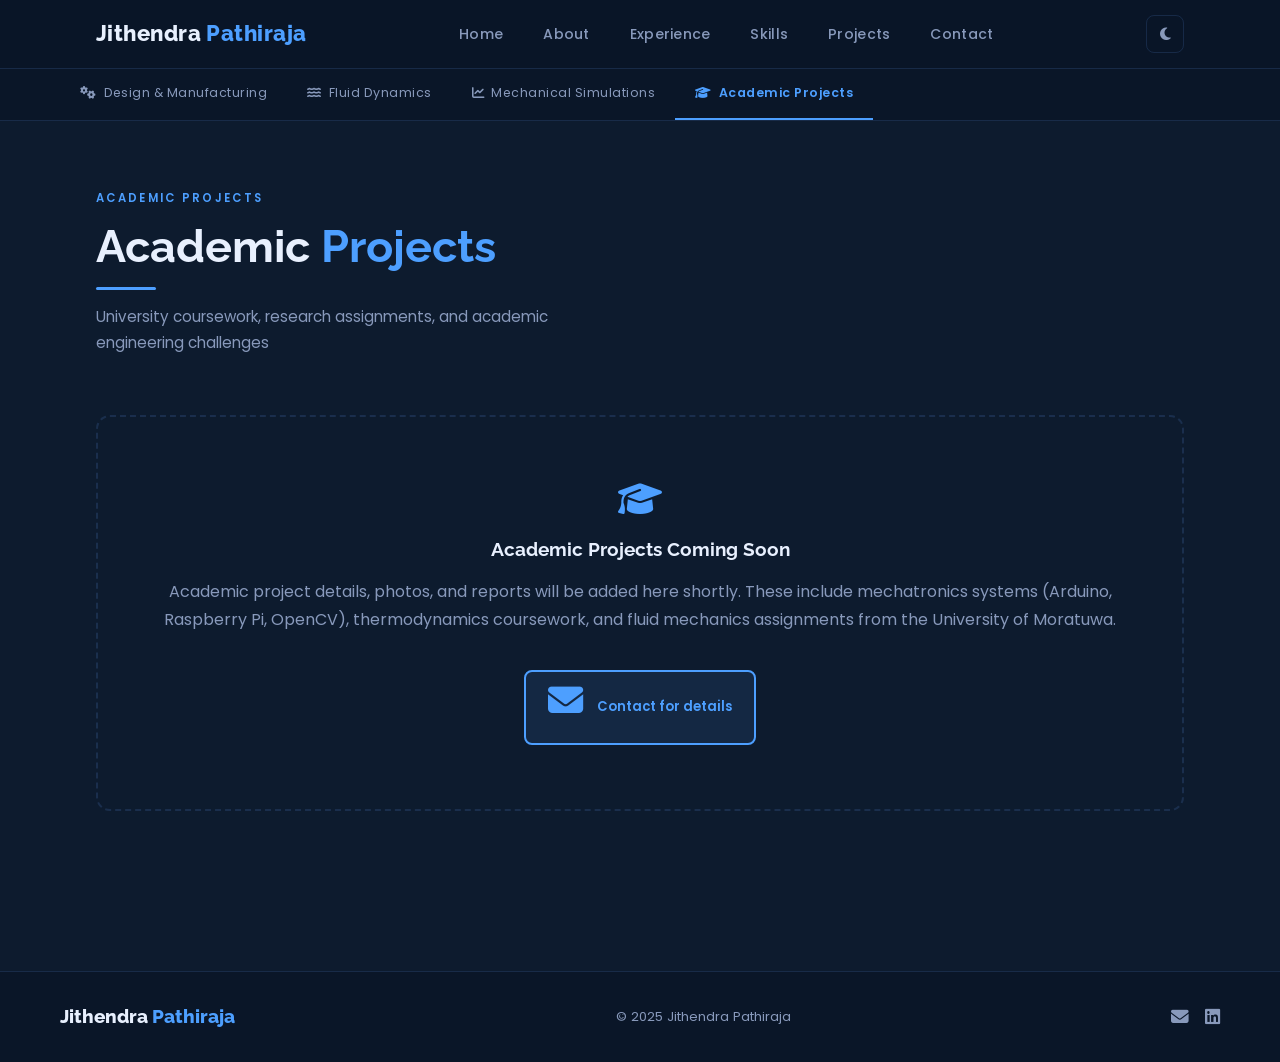
==== commit 399041a4: "Track PDF files with Git LFS" ====
--- a/academic-projects.html
+++ b/academic-projects.html
@@ -6,20 +6,20 @@
   <title>Academic Projects | Jithendra Pathiraja</title>
   <link rel="stylesheet" href="style.css" />
   <link rel="stylesheet" href="https://cdnjs.cloudflare.com/ajax/libs/font-awesome/6.5.0/css/all.min.css" />
-  <link href="https://fonts.googleapis.com/css2?family=Playfair+Display:ital,wght@0,400;0,600;0,700;1,400;1,600&family=DM+Sans:wght@300;400;500;600&family=DM+Mono:wght@400;500&display=swap" rel="stylesheet" />
+  <link href="https://fonts.googleapis.com/css2?family=Poppins:wght@300;400;500;600;700;800&family=Raleway:wght@400;500;600;700;800&display=swap" rel="stylesheet" />
 </head>
 <body>
 
 <nav class="navbar" id="navbar">
   <div class="nav-container">
-    <a href="index.html" class="logo">JP</a>
+    <a href="index.html" class="logo">Jithendra <span>Pathiraja</span></a>
     <ul class="nav-links" id="navLinks">
-      <li><a href="index.html#hero"       class="nav-link">Home</a></li>
-      <li><a href="index.html#about"      class="nav-link">About</a></li>
-      <li><a href="index.html#experience" class="nav-link">Experience</a></li>
-      <li><a href="index.html#skills"     class="nav-link">Skills</a></li>
+      <li><a href="index.html#hero"           class="nav-link">Home</a></li>
+      <li><a href="index.html#about"          class="nav-link">About</a></li>
+      <li><a href="index.html#experience"     class="nav-link">Experience</a></li>
+      <li><a href="index.html#skills"         class="nav-link">Skills</a></li>
       <li><a href="design-manufacturing.html" class="nav-link active">Projects</a></li>
-      <li><a href="index.html#contact"    class="nav-link">Contact</a></li>
+      <li><a href="index.html#contact"        class="nav-link">Contact</a></li>
     </ul>
     <div class="nav-actions">
       <button class="theme-toggle" id="themeToggle" title="Toggle theme">
@@ -30,18 +30,18 @@
   </div>
 </nav>
 
-<div style="background:var(--bg2);border-bottom:1px solid var(--border);padding:0 36px;position:sticky;top:64px;z-index:500;">
-  <div style="max-width:1160px;margin:0 auto;display:flex;gap:0;overflow-x:auto;">
-    <a href="design-manufacturing.html"    style="display:inline-flex;align-items:center;gap:7px;padding:14px 20px;font-size:0.78rem;font-family:'DM Mono',monospace;letter-spacing:0.05em;color:var(--text-muted);border-bottom:2px solid transparent;white-space:nowrap;"><i class="fa fa-cogs"></i> Design &amp; Manufacturing</a>
-    <a href="fluid-dynamics.html"          style="display:inline-flex;align-items:center;gap:7px;padding:14px 20px;font-size:0.78rem;font-family:'DM Mono',monospace;letter-spacing:0.05em;color:var(--text-muted);border-bottom:2px solid transparent;white-space:nowrap;"><i class="fa fa-water"></i> Fluid Dynamics</a>
-    <a href="mechanical-simulations.html"  style="display:inline-flex;align-items:center;gap:7px;padding:14px 20px;font-size:0.78rem;font-family:'DM Mono',monospace;letter-spacing:0.05em;color:var(--text-muted);border-bottom:2px solid transparent;white-space:nowrap;"><i class="fa fa-chart-line"></i> Mechanical Simulations</a>
-    <a href="academic-projects.html"       style="display:inline-flex;align-items:center;gap:7px;padding:14px 20px;font-size:0.78rem;font-family:'DM Mono',monospace;letter-spacing:0.05em;color:var(--gold);border-bottom:2px solid var(--gold);white-space:nowrap;"><i class="fa fa-graduation-cap"></i> Academic Projects</a>
+<div class="proj-subnav">
+  <div class="proj-subnav-inner">
+    <a href="design-manufacturing.html"             ><i class="fa fa-cogs"></i> Design &amp; Manufacturing</a>
+    <a href="fluid-dynamics.html"                   ><i class="fa fa-water"></i> Fluid Dynamics</a>
+    <a href="mechanical-simulations.html"           ><i class="fa fa-chart-line"></i> Mechanical Simulations</a>
+    <a href="academic-projects.html"   class="active"><i class="fa fa-graduation-cap"></i> Academic Projects</a>
   </div>
 </div>
 
 <div class="page-hero">
   <span class="section-label">Academic Projects</span>
-  <h2 class="section-heading">Academic<br/><em>Projects</em></h2>
+  <h2 class="section-heading">Academic <em>Projects</em></h2>
   <p class="page-hero-sub">University coursework, research assignments, and academic engineering challenges</p>
 </div>
 
@@ -50,9 +50,9 @@
     <div class="more-projects-notice">
       <i class="fas fa-graduation-cap"></i>
       <h3>Academic Projects Coming Soon</h3>
-      <p>Academic project details, photos, and reports will be added here shortly. To add a project, create an image folder and use the card template in the source file.</p>
+      <p>Academic project details, photos, and reports will be added here shortly. These include mechatronics systems (Arduino, Raspberry Pi, OpenCV), thermodynamics coursework, and fluid mechanics assignments from the University of Moratuwa.</p>
       <br/>
-      <a href="mailto:jithendrapathiraja3434@gmail.com" class="btn-proj-outline" style="display:inline-flex;">
+      <a href="mailto:jithendrapathiraja3434@gmail.com" class="btn-proj-primary" style="display:inline-flex;margin-top:8px;">
         <i class="fas fa-envelope"></i>&nbsp; Contact for details
       </a>
     </div>
@@ -61,7 +61,7 @@
 
 <footer class="footer">
   <div class="footer-inner">
-    <span class="footer-logo">JP</span>
+    <span class="footer-logo">Jithendra <span>Pathiraja</span></span>
     <p>&copy; 2025 Jithendra Pathiraja</p>
     <div class="footer-socials">
       <a href="mailto:jithendrapathiraja3434@gmail.com" title="Email"><i class="fas fa-envelope"></i></a>
--- a/style.css
+++ b/style.css
@@ -1,46 +1,53 @@
 /* =============================================
    JITHENDRA PATHIRAJA PORTFOLIO — style.css
-   Aesthetic: Refined Editorial · Charcoal & Ivory · Copper Accent
+   Visual Style: Navy Blue · Electric Blue Accents · Professional
+   Inspired by Janidu Shehan's portfolio aesthetic
    ============================================= */
 
-@import url('https://fonts.googleapis.com/css2?family=Playfair+Display:ital,wght@0,400;0,600;0,700;1,400;1,600&family=DM+Sans:wght@300;400;500;600&family=DM+Mono:wght@400;500&display=swap');
+@import url('https://fonts.googleapis.com/css2?family=Poppins:wght@300;400;500;600;700;800&family=Raleway:wght@400;500;600;700;800&display=swap');
 
 /* ─── CSS Variables ─── */
 :root[data-theme="dark"] {
-  --bg:           #0d0d0d;
-  --bg2:          #111111;
-  --bg3:          #161616;
-  --card:         #181818;
-  --card2:        #1e1e1e;
-  --border:       rgba(255,255,255,0.08);
-  --border-hover: rgba(185,143,90,0.4);
-  --text:         #e8e2d9;
-  --text-muted:   #7a7060;
-  --text-light:   #b0a898;
-  --gold:         #b98f5a;
-  --gold2:        #d4af74;
-  --gold-light:   rgba(185,143,90,0.12);
-  --nav-bg:       rgba(13,13,13,0.95);
-  --shadow:       0 20px 60px rgba(0,0,0,0.6);
-  --section-alt:  #101010;
+  --bg:           #0d1b2e;
+  --bg2:          #0a1628;
+  --bg3:          #112240;
+  --card:         #112240;
+  --card2:        #162a4a;
+  --card-hover:   #1a3258;
+  --border:       rgba(100, 160, 255, 0.15);
+  --border-hover: rgba(100, 160, 255, 0.5);
+  --text:         #e8f0fe;
+  --text-muted:   #8899bb;
+  --text-light:   #b0c4de;
+  --accent:       #4d9fff;
+  --accent2:      #2d7dd2;
+  --accent-glow:  rgba(77, 159, 255, 0.18);
+  --accent-light: rgba(77, 159, 255, 0.10);
+  --nav-bg:       rgba(10, 22, 40, 0.97);
+  --shadow:       0 20px 60px rgba(0,0,0,0.5);
+  --section-alt:  #0a1628;
+  --hero-overlay: linear-gradient(135deg, rgba(10,22,40,0.97) 0%, rgba(13,27,46,0.88) 60%, rgba(13,27,46,0.70) 100%);
 }
 :root[data-theme="light"] {
-  --bg:           #f7f4ef;
-  --bg2:          #ede9e1;
-  --bg3:          #f0ece4;
+  --bg:           #e8f0fe;
+  --bg2:          #dce8fc;
+  --bg3:          #cddaf8;
   --card:         #ffffff;
-  --card2:        #faf8f5;
-  --border:       rgba(0,0,0,0.08);
-  --border-hover: rgba(141,97,37,0.4);
-  --text:         #1a1610;
-  --text-muted:   #8a7d66;
-  --text-light:   #5a5040;
-  --gold:         #8d6125;
-  --gold2:        #a07030;
-  --gold-light:   rgba(141,97,37,0.08);
-  --nav-bg:       rgba(247,244,239,0.97);
-  --shadow:       0 20px 60px rgba(0,0,0,0.12);
-  --section-alt:  #ede9e1;
+  --card2:        #f0f5ff;
+  --card-hover:   #e4eeff;
+  --border:       rgba(30, 80, 200, 0.15);
+  --border-hover: rgba(30, 80, 200, 0.4);
+  --text:         #0d1b2e;
+  --text-muted:   #4a6080;
+  --text-light:   #2a4060;
+  --accent:       #1a5dc8;
+  --accent2:      #0d4aac;
+  --accent-glow:  rgba(26, 93, 200, 0.15);
+  --accent-light: rgba(26, 93, 200, 0.08);
+  --nav-bg:       rgba(232, 240, 254, 0.97);
+  --shadow:       0 20px 60px rgba(0,0,0,0.10);
+  --section-alt:  #dce8fc;
+  --hero-overlay: linear-gradient(135deg, rgba(220,232,252,0.97) 0%, rgba(200,220,248,0.88) 60%, rgba(200,220,248,0.70) 100%);
 }
 
 /* ─── Reset ─── */
@@ -49,7 +56,7 @@
 body {
   background: var(--bg);
   color: var(--text);
-  font-family: 'DM Sans', sans-serif;
+  font-family: 'Poppins', sans-serif;
   font-weight: 400;
   line-height: 1.75;
   transition: background 0.4s, color 0.4s;
@@ -58,10 +65,6 @@
 a { text-decoration: none; color: inherit; }
 img { max-width: 100%; display: block; }
 ul { list-style: none; }
-
-/* ─── Typography ─── */
-.font-display { font-family: 'Playfair Display', Georgia, serif; }
-.font-mono    { font-family: 'DM Mono', monospace; }
 
 /* ─── Container ─── */
 .container {
@@ -71,30 +74,40 @@
 }
 
 /* ─── Section Layout ─── */
-.section { padding: 110px 0; }
+.section { padding: 100px 0; }
 .section:nth-child(even) { background: var(--section-alt); }
 
-.section-header { margin-bottom: 64px; }
+.section-header { margin-bottom: 60px; }
 .section-label {
   display: inline-block;
-  font-family: 'DM Mono', monospace;
+  font-family: 'Poppins', sans-serif;
   font-size: 0.72rem;
   letter-spacing: 0.2em;
-  color: var(--gold);
+  color: var(--accent);
   text-transform: uppercase;
-  margin-bottom: 16px;
+  margin-bottom: 14px;
+  font-weight: 600;
 }
 .section-heading {
-  font-family: 'Playfair Display', serif;
-  font-size: clamp(2rem, 4vw, 3rem);
-  font-weight: 600;
-  line-height: 1.15;
-  letter-spacing: -0.02em;
+  font-family: 'Raleway', sans-serif;
+  font-size: clamp(2rem, 4vw, 2.8rem);
+  font-weight: 700;
+  line-height: 1.2;
   color: var(--text);
+  position: relative;
+  padding-bottom: 16px;
+}
+.section-heading::after {
+  content: '';
+  position: absolute;
+  left: 0; bottom: 0;
+  width: 60px; height: 3px;
+  background: var(--accent);
+  border-radius: 2px;
 }
 .section-heading em {
-  font-style: italic;
-  color: var(--gold);
+  font-style: normal;
+  color: var(--accent);
 }
 
 /* ═══════════════════════════════════════════
@@ -110,47 +123,49 @@
 .nav-container {
   max-width: 1160px; margin: 0 auto;
   display: flex; align-items: center; justify-content: space-between;
-  padding: 0 36px; height: 64px;
+  padding: 0 36px; height: 68px;
 }
 .logo {
-  font-family: 'Playfair Display', serif;
-  font-size: 1.5rem; font-weight: 700;
-  color: var(--gold);
-  letter-spacing: 0.08em;
-}
+  font-family: 'Raleway', sans-serif;
+  font-size: 1.4rem; font-weight: 800;
+  color: var(--text);
+  letter-spacing: 0.02em;
+}
+.logo span { color: var(--accent); }
+
 .nav-links {
   display: flex; gap: 0; list-style: none; align-items: center;
 }
 .nav-link {
-  padding: 6px 18px;
+  padding: 8px 20px;
   color: var(--text-muted);
-  font-size: 0.83rem;
+  font-size: 0.88rem;
   font-weight: 500;
-  letter-spacing: 0.04em;
+  letter-spacing: 0.02em;
   transition: color 0.2s;
   position: relative;
 }
 .nav-link::after {
   content: '';
-  position: absolute; bottom: -2px; left: 18px; right: 18px;
-  height: 1px; background: var(--gold);
+  position: absolute; bottom: 0; left: 20px; right: 20px;
+  height: 2px; background: var(--accent);
   transform: scaleX(0); transition: transform 0.25s;
-}
-.nav-link:hover, .nav-link.active {
-  color: var(--text);
-}
+  border-radius: 2px;
+}
+.nav-link:hover, .nav-link.active { color: var(--text); }
 .nav-link:hover::after, .nav-link.active::after { transform: scaleX(1); }
 
 .nav-actions { display: flex; gap: 8px; align-items: center; }
 .theme-toggle, .hamburger {
   background: none; border: 1px solid var(--border);
-  color: var(--text-muted); border-radius: 6px;
-  width: 36px; height: 36px; cursor: pointer;
+  color: var(--text-muted); border-radius: 8px;
+  width: 38px; height: 38px; cursor: pointer;
   display: flex; align-items: center; justify-content: center;
-  font-size: 0.85rem; transition: all 0.2s;
+  font-size: 0.9rem; transition: all 0.2s;
 }
 .theme-toggle:hover, .hamburger:hover {
-  color: var(--gold); border-color: var(--gold);
+  color: var(--accent); border-color: var(--accent);
+  background: var(--accent-light);
 }
 .hamburger { display: none; }
 
@@ -177,89 +192,116 @@
 
 .hero-overlay {
   position: absolute; inset: 0; z-index: 1;
-  background: linear-gradient(
-    to right,
-    rgba(13,13,13,0.96) 0%,
-    rgba(13,13,13,0.80) 55%,
-    rgba(13,13,13,0.55) 100%
-  );
-}
-[data-theme="light"] .hero-overlay {
-  background: linear-gradient(
-    to right,
-    rgba(247,244,239,0.97) 0%,
-    rgba(247,244,239,0.85) 55%,
-    rgba(247,244,239,0.60) 100%
-  );
+  background: var(--hero-overlay);
 }
 
 .hero-content {
   position: relative; z-index: 2;
   max-width: 1160px; margin: 0 auto;
   padding: 0 36px;
-  display: flex; align-items: center; gap: 64px;
-  width: 100%; padding-top: 64px;
+  display: flex; align-items: center; gap: 80px;
+  width: 100%; padding-top: 68px;
 }
 
 .hero-left {
-  display: flex; flex-direction: column; align-items: center; gap: 20px;
+  display: flex; flex-direction: column; align-items: center; gap: 22px;
   flex-shrink: 0;
 }
 
+/* Square profile photo */
 .hero-profile-wrap {
-  width: 190px; height: 190px;
-  border-radius: 50%;
+  width: 200px; height: 200px;
+  border-radius: 16px;
   padding: 3px;
-  background: linear-gradient(135deg, var(--gold), var(--gold2));
-  box-shadow: 0 0 50px rgba(185,143,90,0.25);
+  background: linear-gradient(135deg, var(--accent), var(--accent2));
+  box-shadow: 0 0 40px var(--accent-glow), 0 8px 32px rgba(0,0,0,0.3);
 }
 .hero-profile-img {
-  width: 100%; height: 100%; border-radius: 50%;
+  width: 100%; height: 100%; border-radius: 13px;
   object-fit: cover;
-  border: 4px solid var(--bg);
-}
-
+  border: 3px solid var(--bg3);
+}
+
+/* Social icons */
 .hero-socials {
   display: flex; gap: 12px;
 }
 .hero-social-link {
-  width: 40px; height: 40px; border-radius: 50%;
+  width: 44px; height: 44px; border-radius: 10px;
   border: 1px solid var(--border);
   display: flex; align-items: center; justify-content: center;
-  color: var(--text-muted); font-size: 1rem;
+  color: var(--text-muted); font-size: 1.1rem;
   transition: all 0.25s;
+  background: var(--card);
 }
 .hero-social-link:hover {
-  border-color: var(--gold); color: var(--gold);
-  background: var(--gold-light);
-  transform: translateY(-2px);
-}
+  border-color: var(--accent); color: var(--accent);
+  background: var(--accent-light);
+  transform: translateY(-3px);
+  box-shadow: 0 8px 24px var(--accent-glow);
+}
+/* LinkedIn specific */
+.hero-social-link.linkedin:hover { color: #0077b5; border-color: #0077b5; }
+/* Gmail specific */
+.hero-social-link.gmail:hover { color: #ea4335; border-color: #ea4335; }
 
 .hero-right { flex: 1; }
 
 .hero-eyebrow {
-  font-family: 'DM Mono', monospace;
-  font-size: 0.72rem; letter-spacing: 0.25em;
-  text-transform: uppercase; color: var(--gold);
-  margin-bottom: 18px;
+  font-family: 'Poppins', sans-serif;
+  font-size: 0.78rem; letter-spacing: 0.2em;
+  text-transform: uppercase; color: var(--accent);
+  margin-bottom: 16px; font-weight: 600;
 }
 
 .hero-name {
-  font-family: 'Playfair Display', serif;
-  font-size: clamp(3rem, 7vw, 5.5rem);
-  font-weight: 700; line-height: 1.0;
-  letter-spacing: -0.02em;
+  font-family: 'Raleway', sans-serif;
+  font-size: clamp(2.8rem, 6vw, 4.5rem);
+  font-weight: 800; line-height: 1.05;
+  letter-spacing: -0.01em;
   color: var(--text);
-  margin-bottom: 24px;
-}
-.hero-name em {
-  font-style: italic; color: var(--gold);
-}
+  margin-bottom: 22px;
+}
+.hero-name .accent { color: var(--accent); }
 
 .hero-tagline {
   font-size: 0.95rem; color: var(--text-light);
-  line-height: 1.9; margin-bottom: 36px;
-  max-width: 480px;
+  line-height: 1.85; margin-bottom: 36px;
+  max-width: 500px;
+}
+
+/* Highlighted contact links */
+.hero-contact-links {
+  display: flex; gap: 12px; flex-wrap: wrap;
+  margin-bottom: 28px;
+}
+.hero-contact-link {
+  display: inline-flex; align-items: center; gap: 9px;
+  padding: 10px 20px;
+  border-radius: 8px;
+  font-size: 0.85rem; font-weight: 600;
+  transition: all 0.25s;
+  border: 2px solid transparent;
+}
+.hero-contact-link.linkedin-link {
+  background: rgba(0,119,181,0.15);
+  border-color: rgba(0,119,181,0.4);
+  color: #5bb4ff;
+}
+.hero-contact-link.linkedin-link:hover {
+  background: #0077b5; color: #fff; border-color: #0077b5;
+  transform: translateY(-2px);
+  box-shadow: 0 8px 24px rgba(0,119,181,0.3);
+}
+.hero-contact-link.email-link {
+  background: rgba(234,67,53,0.12);
+  border-color: rgba(234,67,53,0.35);
+  color: #ff7b72;
+}
+.hero-contact-link.email-link:hover {
+  background: #ea4335; color: #fff; border-color: #ea4335;
+  transform: translateY(-2px);
+  box-shadow: 0 8px 24px rgba(234,67,53,0.3);
 }
 
 .hero-cta-row {
@@ -268,52 +310,71 @@
 
 .btn-hero-primary {
   display: inline-flex; align-items: center; gap: 9px;
-  padding: 13px 28px;
-  background: var(--gold);
-  color: #0d0d0d;
-  font-size: 0.85rem; font-weight: 600;
-  letter-spacing: 0.04em;
-  border-radius: 4px;
-  border: 1px solid var(--gold);
+  padding: 13px 30px;
+  background: var(--accent);
+  color: #fff;
+  font-size: 0.88rem; font-weight: 600;
+  letter-spacing: 0.03em;
+  border-radius: 8px;
+  border: 2px solid var(--accent);
   transition: all 0.25s; cursor: pointer;
 }
 .btn-hero-primary:hover {
-  background: var(--gold2); border-color: var(--gold2);
+  background: var(--accent2); border-color: var(--accent2);
   transform: translateY(-2px);
-  box-shadow: 0 12px 32px rgba(185,143,90,0.3);
+  box-shadow: 0 12px 32px var(--accent-glow);
 }
 
 .btn-hero-outline {
   display: inline-flex; align-items: center; gap: 9px;
-  padding: 13px 28px;
+  padding: 13px 30px;
   background: transparent;
   color: var(--text);
-  font-size: 0.85rem; font-weight: 500;
-  letter-spacing: 0.04em;
-  border-radius: 4px;
-  border: 1px solid var(--border);
+  font-size: 0.88rem; font-weight: 500;
+  letter-spacing: 0.03em;
+  border-radius: 8px;
+  border: 2px solid var(--border);
   transition: all 0.25s;
 }
 .btn-hero-outline:hover {
-  border-color: var(--gold); color: var(--gold);
+  border-color: var(--accent); color: var(--accent);
   transform: translateY(-2px);
+  background: var(--accent-light);
+}
+
+/* View Projects button */
+.btn-view-projects {
+  display: inline-flex; align-items: center; gap: 9px;
+  padding: 13px 30px;
+  background: transparent;
+  color: var(--accent);
+  font-size: 0.88rem; font-weight: 600;
+  border-radius: 8px;
+  border: 2px solid var(--accent);
+  transition: all 0.25s;
+}
+.btn-view-projects:hover {
+  background: var(--accent); color: #fff;
+  transform: translateY(-2px);
+  box-shadow: 0 12px 32px var(--accent-glow);
 }
 
 .hero-scroll-hint {
-  position: absolute; bottom: 36px; left: 50%;
+  position: absolute; bottom: 32px; left: 50%;
   transform: translateX(-50%);
   display: flex; flex-direction: column; align-items: center; gap: 10px;
   z-index: 2;
   color: var(--text-muted);
-  font-family: 'DM Mono', monospace; font-size: 0.65rem; letter-spacing: 0.2em;
+  font-family: 'Poppins', sans-serif; font-size: 0.62rem; letter-spacing: 0.2em;
   text-transform: uppercase;
   animation: fadeUpIn 2s ease 1.5s both;
 }
 .scroll-line {
-  width: 1px; height: 48px; background: var(--gold);
+  width: 2px; height: 48px;
+  background: linear-gradient(to bottom, var(--accent), transparent);
   animation: lineGrow 2s ease 2s infinite alternate;
 }
-@keyframes lineGrow { from { height: 28px; } to { height: 52px; opacity: 0.4; } }
+@keyframes lineGrow { from { height: 28px; } to { height: 52px; opacity: 0.3; } }
 @keyframes fadeUpIn { from { opacity: 0; transform: translateX(-50%) translateY(16px); } to { opacity: 1; transform: translateX(-50%) translateY(0); } }
 
 /* ═══════════════════════════════════════════
@@ -326,9 +387,9 @@
   align-items: start;
 }
 .about-lead {
-  font-size: 1.1rem; font-weight: 400;
+  font-size: 1.05rem; font-weight: 400;
   color: var(--text);
-  margin-bottom: 20px;
+  margin-bottom: 18px;
   line-height: 1.8;
 }
 .about-text-col p {
@@ -338,20 +399,22 @@
 
 .about-meta-grid {
   display: grid; grid-template-columns: 1fr 1fr;
-  gap: 1px; border: 1px solid var(--border);
-  border-radius: 6px; overflow: hidden;
-  margin: 32px 0;
+  gap: 12px;
+  margin: 30px 0;
 }
 .about-meta-item {
   padding: 16px 20px;
-  background: var(--card2);
+  background: var(--card);
   border: 1px solid var(--border);
+  border-radius: 10px;
   display: flex; flex-direction: column; gap: 4px;
-}
+  transition: border-color 0.2s;
+}
+.about-meta-item:hover { border-color: var(--accent); }
 .meta-label {
-  font-family: 'DM Mono', monospace;
-  font-size: 0.65rem; letter-spacing: 0.15em; text-transform: uppercase;
-  color: var(--gold);
+  font-family: 'Poppins', monospace;
+  font-size: 0.65rem; letter-spacing: 0.12em; text-transform: uppercase;
+  color: var(--accent); font-weight: 600;
 }
 .meta-value { font-size: 0.88rem; color: var(--text); font-weight: 500; }
 
@@ -359,73 +422,67 @@
 
 .btn-summary {
   display: inline-flex; align-items: center; gap: 8px;
-  padding: 12px 24px; border: 1px solid var(--gold);
-  background: var(--gold-light);
-  color: var(--gold); border-radius: 4px;
+  padding: 12px 24px; border: 2px solid var(--accent);
+  background: var(--accent-light);
+  color: var(--accent); border-radius: 8px;
   font-size: 0.85rem; font-weight: 600;
   cursor: pointer; transition: all 0.2s;
-  font-family: 'DM Sans', sans-serif;
-}
-.btn-summary:hover { background: var(--gold); color: #0d0d0d; }
+  font-family: 'Poppins', sans-serif;
+}
+.btn-summary:hover { background: var(--accent); color: #fff; }
 
 .btn-cv {
   display: inline-flex; align-items: center; gap: 8px;
-  padding: 12px 24px; border: 1px solid var(--border);
-  color: var(--text-light); border-radius: 4px;
+  padding: 12px 24px; border: 2px solid var(--border);
+  color: var(--text-light); border-radius: 8px;
   font-size: 0.85rem; font-weight: 500; transition: all 0.2s;
 }
-.btn-cv:hover { border-color: var(--gold); color: var(--gold); }
+.btn-cv:hover { border-color: var(--accent); color: var(--accent); background: var(--accent-light); }
 
 /* Timeline (Education) */
+.timeline-block { background: var(--card); border: 1px solid var(--border); border-radius: 14px; padding: 28px; }
 .timeline-block-title {
-  font-family: 'Playfair Display', serif;
-  font-size: 1.1rem; font-weight: 600;
-  color: var(--text); margin-bottom: 28px;
+  font-family: 'Raleway', sans-serif;
+  font-size: 1.05rem; font-weight: 700;
+  color: var(--text); margin-bottom: 24px;
   padding-bottom: 12px;
   border-bottom: 1px solid var(--border);
 }
-
 .timeline-item {
-  display: grid; grid-template-columns: 24px 1fr;
-  gap: 20px; margin-bottom: 32px; position: relative;
+  display: grid; grid-template-columns: 20px 1fr;
+  gap: 18px; margin-bottom: 28px; position: relative;
 }
 .timeline-item::before {
   content: '';
-  position: absolute; left: 11px; top: 24px; bottom: -32px;
-  width: 1px; background: var(--border);
+  position: absolute; left: 9px; top: 20px; bottom: -28px;
+  width: 2px; background: var(--border);
 }
 .timeline-item:last-child::before { display: none; }
-
+.timeline-item:last-child { margin-bottom: 0; }
 .tl-dot {
   width: 12px; height: 12px; border-radius: 50%;
-  background: var(--gold); border: 2px solid var(--bg);
-  outline: 1px solid var(--gold);
-  margin-top: 6px; flex-shrink: 0;
-}
-
+  background: var(--accent); border: 2px solid var(--bg3);
+  outline: 2px solid var(--accent);
+  margin-top: 5px; flex-shrink: 0;
+}
 .tl-year {
-  font-family: 'DM Mono', monospace;
-  font-size: 0.68rem; letter-spacing: 0.1em;
-  color: var(--gold); display: block; margin-bottom: 6px;
+  font-family: 'Poppins', monospace;
+  font-size: 0.68rem; letter-spacing: 0.08em;
+  color: var(--accent); display: block; margin-bottom: 5px; font-weight: 600;
 }
 .tl-content h4 {
-  font-family: 'Playfair Display', serif;
-  font-size: 0.98rem; font-weight: 600;
+  font-family: 'Raleway', sans-serif;
+  font-size: 0.95rem; font-weight: 700;
   color: var(--text); margin-bottom: 3px;
 }
-.tl-content > p {
-  font-size: 0.84rem; color: var(--text-muted); margin-bottom: 8px;
-}
-.tl-highlights {
-  list-style: none; padding: 0;
-}
+.tl-content > p { font-size: 0.83rem; color: var(--text-muted); margin-bottom: 7px; }
+.tl-highlights { list-style: none; padding: 0; }
 .tl-highlights li {
-  font-size: 0.82rem; color: var(--text-light);
+  font-size: 0.8rem; color: var(--text-light);
   padding: 3px 0 3px 14px; position: relative;
 }
 .tl-highlights li::before {
-  content: '—'; position: absolute; left: 0; color: var(--gold);
-  font-size: 0.7rem;
+  content: '▸'; position: absolute; left: 0; color: var(--accent); font-size: 0.65rem;
 }
 
 /* ═══════════════════════════════════════════
@@ -439,73 +496,149 @@
   transition: opacity 0.35s;
 }
 .summary-modal.open { opacity: 1; pointer-events: all; }
-
 .modal-backdrop {
   position: fixed; inset: 0; z-index: 1999;
-  background: rgba(0,0,0,0.7);
+  background: rgba(0,0,0,0.75);
   opacity: 0; pointer-events: none; transition: opacity 0.35s;
 }
 .modal-backdrop.open { opacity: 1; pointer-events: all; }
-
 .summary-modal-inner {
   position: relative; z-index: 2001;
   background: var(--card);
   border: 1px solid var(--border);
-  border-radius: 12px;
+  border-radius: 16px;
   max-width: 820px; width: 100%;
   padding: 48px;
-  box-shadow: 0 40px 100px rgba(0,0,0,0.6);
+  box-shadow: 0 40px 100px rgba(0,0,0,0.5);
   transform: translateY(20px);
   transition: transform 0.35s;
   max-height: 90vh; overflow-y: auto;
 }
 .summary-modal.open .summary-modal-inner { transform: translateY(0); }
-
 .modal-close {
   position: absolute; top: 20px; right: 20px;
   background: none; border: 1px solid var(--border);
-  color: var(--text-muted); border-radius: 6px;
+  color: var(--text-muted); border-radius: 8px;
   width: 36px; height: 36px; cursor: pointer;
   display: flex; align-items: center; justify-content: center;
   transition: all 0.2s;
 }
-.modal-close:hover { border-color: var(--gold); color: var(--gold); }
-
+.modal-close:hover { border-color: var(--accent); color: var(--accent); }
 .modal-grid {
   display: grid; grid-template-columns: 200px 1fr;
   gap: 40px; align-items: start;
 }
 .modal-profile-img {
-  width: 180px; height: 180px; border-radius: 50%;
+  width: 180px; height: 180px; border-radius: 12px;
   object-fit: cover;
-  border: 3px solid var(--gold);
-  box-shadow: 0 0 30px rgba(185,143,90,0.2);
+  border: 3px solid var(--accent);
+  box-shadow: 0 0 30px var(--accent-glow);
   margin-bottom: 16px;
 }
-.modal-tags {
-  display: flex; flex-wrap: wrap; gap: 6px;
-}
+.modal-tags { display: flex; flex-wrap: wrap; gap: 6px; }
 .modal-tags span {
   font-size: 0.72rem; padding: 4px 10px;
   border: 1px solid var(--border);
   border-radius: 20px; color: var(--text-muted);
-  font-family: 'DM Mono', monospace; letter-spacing: 0.05em;
+  font-family: 'Poppins', sans-serif; letter-spacing: 0.04em;
 }
 .modal-text-col h2 {
-  font-family: 'Playfair Display', serif;
-  font-size: 1.7rem; font-weight: 600; margin-bottom: 4px;
+  font-family: 'Raleway', sans-serif;
+  font-size: 1.6rem; font-weight: 800; margin-bottom: 4px; color: var(--text);
 }
 .modal-subtitle {
-  font-size: 0.85rem; color: var(--gold);
-  font-family: 'DM Mono', monospace; letter-spacing: 0.05em;
-  margin-bottom: 20px;
-}
-.modal-text-col p {
-  color: var(--text-light); font-size: 0.92rem;
-  margin-bottom: 14px; line-height: 1.8;
-}
+  font-size: 0.83rem; color: var(--accent);
+  letter-spacing: 0.05em; margin-bottom: 20px; font-weight: 600;
+}
+.modal-text-col p { color: var(--text-light); font-size: 0.9rem; margin-bottom: 14px; line-height: 1.8; }
 .modal-text-col strong { color: var(--text); }
 .modal-cta { display: flex; gap: 12px; flex-wrap: wrap; margin-top: 24px; }
+
+/* ═══════════════════════════════════════════
+   PROJECTS PREVIEW (Home Page)
+═══════════════════════════════════════════ */
+.projects-preview-section { padding: 100px 0; background: var(--section-alt); }
+.projects-preview-intro {
+  text-align: center;
+  font-size: 0.95rem; color: var(--text-muted);
+  max-width: 600px; margin: 0 auto 60px;
+  line-height: 1.7;
+}
+
+/* Category title */
+.proj-category-title {
+  font-family: 'Raleway', sans-serif;
+  font-size: 1.2rem; font-weight: 700;
+  color: var(--text);
+  margin-bottom: 24px; margin-top: 48px;
+  padding-bottom: 10px;
+  border-bottom: 2px solid var(--border);
+  display: flex; align-items: center; gap: 10px;
+}
+.proj-category-title i { color: var(--accent); }
+.proj-category-title:first-of-type { margin-top: 0; }
+
+.proj-cards-grid {
+  display: grid;
+  grid-template-columns: repeat(auto-fill, minmax(280px, 1fr));
+  gap: 24px;
+}
+
+.proj-preview-card {
+  background: var(--card);
+  border: 1px solid var(--border);
+  border-radius: 14px;
+  overflow: hidden;
+  transition: all 0.3s;
+  display: flex; flex-direction: column;
+}
+.proj-preview-card:hover {
+  border-color: var(--accent);
+  transform: translateY(-6px);
+  box-shadow: 0 20px 50px rgba(77,159,255,0.15);
+}
+.proj-cover-img {
+  width: 100%; height: 180px;
+  object-fit: cover;
+  display: block;
+}
+.proj-cover-placeholder {
+  width: 100%; height: 180px;
+  background: var(--card2);
+  display: flex; flex-direction: column;
+  align-items: center; justify-content: center;
+  color: var(--accent); gap: 8px;
+  font-size: 0.8rem; color: var(--text-muted);
+}
+.proj-cover-placeholder i { font-size: 2rem; color: var(--accent); }
+.proj-card-body { padding: 22px; flex: 1; display: flex; flex-direction: column; }
+.proj-card-tag {
+  font-size: 0.68rem; color: var(--accent); font-weight: 600;
+  letter-spacing: 0.12em; text-transform: uppercase;
+  margin-bottom: 8px;
+}
+.proj-card-title {
+  font-family: 'Raleway', sans-serif;
+  font-size: 1rem; font-weight: 700;
+  color: var(--text); margin-bottom: 10px; line-height: 1.35;
+}
+.proj-card-desc {
+  font-size: 0.82rem; color: var(--text-muted);
+  line-height: 1.7; flex: 1; margin-bottom: 18px;
+}
+.btn-see-more {
+  display: inline-flex; align-items: center; gap: 7px;
+  padding: 9px 20px;
+  background: var(--accent);
+  color: #fff; border-radius: 8px;
+  font-size: 0.82rem; font-weight: 600;
+  transition: all 0.2s; border: none;
+  align-self: flex-start;
+}
+.btn-see-more:hover {
+  background: var(--accent2);
+  transform: translateX(3px);
+}
 
 /* ═══════════════════════════════════════════
    EXPERIENCE SECTION
@@ -519,67 +652,64 @@
 .exp-card {
   background: var(--card);
   border: 1px solid var(--border);
-  border-radius: 10px;
+  border-radius: 14px;
   padding: 32px;
-  transition: border-color 0.25s, box-shadow 0.25s;
+  transition: border-color 0.25s, box-shadow 0.25s, transform 0.25s;
 }
 .exp-card:hover {
   border-color: var(--border-hover);
-  box-shadow: 0 12px 40px rgba(185,143,90,0.08);
+  box-shadow: 0 12px 40px rgba(77,159,255,0.10);
+  transform: translateY(-4px);
 }
 .exp-card.featured {
   grid-column: 1 / -1;
-  border-color: rgba(185,143,90,0.25);
+  border-color: rgba(77,159,255,0.3);
   background: var(--card2);
 }
-
 .exp-card-header {
   display: flex; gap: 18px; align-items: flex-start;
   margin-bottom: 16px;
 }
 .exp-icon {
-  width: 44px; height: 44px; border-radius: 8px;
-  background: var(--gold-light); border: 1px solid rgba(185,143,90,0.2);
+  width: 48px; height: 48px; border-radius: 12px;
+  background: var(--accent-light); border: 1px solid var(--border);
   display: flex; align-items: center; justify-content: center;
-  color: var(--gold); font-size: 1.1rem; flex-shrink: 0;
+  color: var(--accent); font-size: 1.2rem; flex-shrink: 0;
 }
 .exp-type {
-  font-family: 'DM Mono', monospace;
+  font-family: 'Poppins', sans-serif;
   font-size: 0.65rem; letter-spacing: 0.15em; text-transform: uppercase;
-  color: var(--gold); display: block; margin-bottom: 4px;
+  color: var(--accent); display: block; margin-bottom: 4px; font-weight: 600;
 }
 .exp-card-header h3 {
-  font-family: 'Playfair Display', serif;
-  font-size: 1.1rem; font-weight: 600; color: var(--text);
+  font-family: 'Raleway', sans-serif;
+  font-size: 1.05rem; font-weight: 700; color: var(--text);
   margin-bottom: 2px;
 }
 .exp-period {
-  font-size: 0.78rem; color: var(--text-muted);
-  font-family: 'DM Mono', monospace;
+  font-size: 0.76rem; color: var(--accent);
+  font-weight: 600; letter-spacing: 0.05em;
 }
 .exp-card > p {
-  font-size: 0.88rem; color: var(--text-light);
+  font-size: 0.87rem; color: var(--text-light);
   margin-bottom: 16px; line-height: 1.75;
 }
-.exp-list {
-  list-style: none; margin-bottom: 20px;
-}
+.exp-list { list-style: none; margin-bottom: 20px; }
 .exp-list li {
-  font-size: 0.86rem; color: var(--text-light);
+  font-size: 0.85rem; color: var(--text-light);
   padding: 5px 0 5px 18px; position: relative; line-height: 1.6;
 }
 .exp-list li::before {
-  content: '›'; position: absolute; left: 0; color: var(--gold); font-size: 1rem;
+  content: '▸'; position: absolute; left: 0; color: var(--accent); font-size: 0.8rem;
 }
 .exp-list li strong { color: var(--text); font-weight: 600; }
-.exp-tags {
-  display: flex; flex-wrap: wrap; gap: 7px;
-}
+.exp-tags { display: flex; flex-wrap: wrap; gap: 7px; }
 .exp-tags span {
-  font-size: 0.72rem; padding: 4px 12px;
+  font-size: 0.7rem; padding: 4px 12px;
   border: 1px solid var(--border);
   border-radius: 20px; color: var(--text-muted);
-  font-family: 'DM Mono', monospace;
+  font-family: 'Poppins', sans-serif; letter-spacing: 0.03em;
+  background: var(--bg3);
 }
 
 /* ═══════════════════════════════════════════
@@ -587,178 +717,171 @@
 ═══════════════════════════════════════════ */
 .skills-main-grid {
   display: grid; grid-template-columns: 1fr 1fr;
-  gap: 40px; margin-bottom: 60px;
+  gap: 24px; margin-bottom: 40px;
 }
 .skill-group {
   background: var(--card);
   border: 1px solid var(--border);
-  border-radius: 10px;
-  padding: 32px;
-  transition: border-color 0.25s;
-}
-.skill-group:hover { border-color: var(--border-hover); }
+  border-radius: 14px;
+  padding: 30px;
+  transition: border-color 0.25s, transform 0.25s;
+}
+.skill-group:hover { border-color: var(--border-hover); transform: translateY(-3px); }
 .skill-group-icon {
-  font-size: 1.2rem; color: var(--gold);
+  font-size: 1.3rem; color: var(--accent);
   margin-bottom: 10px;
 }
 .skill-group h3 {
-  font-family: 'Playfair Display', serif;
-  font-size: 1rem; font-weight: 600;
-  color: var(--text); margin-bottom: 24px;
-  padding-bottom: 12px; border-bottom: 1px solid var(--border);
+  font-family: 'Raleway', sans-serif;
+  font-size: 1rem; font-weight: 700;
+  color: var(--text); margin-bottom: 22px;
+  padding-bottom: 10px; border-bottom: 1px solid var(--border);
 }
 .skill-bars { display: flex; flex-direction: column; gap: 16px; }
-.skill-row {
-  display: flex; align-items: center; gap: 12px;
-}
+.skill-row { display: flex; align-items: center; gap: 12px; }
 .skill-row > span:first-child {
-  font-size: 0.82rem; color: var(--text-light);
-  min-width: 140px;
+  font-size: 0.8rem; color: var(--text-light); min-width: 140px;
 }
 .sbar {
-  flex: 1; height: 2px; background: var(--border); border-radius: 2px;
+  flex: 1; height: 4px; background: var(--border); border-radius: 4px;
 }
 .sbar-fill {
-  height: 100%; background: var(--gold); border-radius: 2px;
-  width: 0; transition: width 1.2s cubic-bezier(0.25, 1, 0.5, 1);
+  height: 100%;
+  background: linear-gradient(90deg, var(--accent2), var(--accent));
+  border-radius: 4px; width: 0;
+  transition: width 1.2s cubic-bezier(0.25, 1, 0.5, 1);
 }
 .sbar-pct {
-  font-family: 'DM Mono', monospace;
-  font-size: 0.7rem; color: var(--gold); min-width: 30px; text-align: right;
+  font-family: 'Poppins', sans-serif;
+  font-size: 0.7rem; color: var(--accent); min-width: 32px; text-align: right; font-weight: 600;
 }
 
 /* Awards & Interests */
 .awards-interests-grid {
-  display: grid; grid-template-columns: 1fr 1fr; gap: 40px;
+  display: grid; grid-template-columns: 1fr 1fr; gap: 24px;
 }
 .ai-block {
   background: var(--card); border: 1px solid var(--border);
-  border-radius: 10px; padding: 32px;
+  border-radius: 14px; padding: 30px;
 }
 .ai-block h3 {
-  font-family: 'Playfair Display', serif;
-  font-size: 1rem; font-weight: 600;
-  color: var(--text); margin-bottom: 24px;
-  padding-bottom: 12px; border-bottom: 1px solid var(--border);
+  font-family: 'Raleway', sans-serif;
+  font-size: 1rem; font-weight: 700;
+  color: var(--text); margin-bottom: 22px;
+  padding-bottom: 10px; border-bottom: 1px solid var(--border);
   display: flex; align-items: center; gap: 10px;
 }
-.ai-block h3 i { color: var(--gold); }
-
+.ai-block h3 i { color: var(--accent); }
 .ai-list { display: flex; flex-direction: column; gap: 18px; }
-.ai-list li {
-  display: flex; gap: 14px; align-items: flex-start;
-}
+.ai-list li { display: flex; gap: 14px; align-items: flex-start; }
 .ai-dot {
   width: 8px; height: 8px; border-radius: 50%;
-  background: var(--gold); flex-shrink: 0; margin-top: 6px;
+  background: var(--accent); flex-shrink: 0; margin-top: 6px;
 }
 .ai-list li strong {
-  font-size: 0.88rem; color: var(--text); display: block; margin-bottom: 2px;
-}
-.ai-list li p {
-  font-size: 0.82rem; color: var(--text-muted); margin: 0;
-}
-
-.interests-chips {
-  display: flex; flex-wrap: wrap; gap: 8px;
-}
+  font-size: 0.87rem; color: var(--text); display: block; margin-bottom: 2px;
+}
+.ai-list li p { font-size: 0.8rem; color: var(--text-muted); margin: 0; }
+.interests-chips { display: flex; flex-wrap: wrap; gap: 8px; }
 .interests-chips span {
   display: inline-flex; align-items: center; gap: 7px;
-  font-size: 0.8rem; padding: 8px 14px;
+  font-size: 0.78rem; padding: 8px 14px;
   border: 1px solid var(--border);
-  border-radius: 4px; color: var(--text-light);
+  border-radius: 8px; color: var(--text-light);
   transition: all 0.2s; cursor: default;
+  background: var(--bg3);
 }
 .interests-chips span:hover {
-  border-color: var(--gold); color: var(--gold);
-  background: var(--gold-light);
-}
-.interests-chips i { color: var(--gold); font-size: 0.82rem; }
+  border-color: var(--accent); color: var(--accent);
+  background: var(--accent-light);
+}
+.interests-chips i { color: var(--accent); font-size: 0.82rem; }
 
 /* ═══════════════════════════════════════════
    CONTACT SECTION
 ═══════════════════════════════════════════ */
 .contact-grid {
-  display: grid; grid-template-columns: 0.9fr 1.1fr; gap: 80px;
+  display: grid; grid-template-columns: 1fr 1fr; gap: 60px;
   align-items: start;
 }
 .contact-intro {
   font-size: 0.95rem; color: var(--text-light); line-height: 1.8;
-  margin-bottom: 32px;
+  margin-bottom: 36px;
 }
 .contact-intro strong { color: var(--text); }
-
 .contact-card {
-  display: flex; align-items: center; gap: 16px;
-  padding: 18px 22px;
+  display: flex; align-items: center; gap: 18px;
+  padding: 22px 24px;
   border: 1px solid var(--border);
-  border-radius: 8px;
-  margin-bottom: 12px;
-  transition: all 0.2s;
+  border-radius: 12px;
+  margin-bottom: 14px;
+  transition: all 0.25s;
   color: var(--text-light);
+  background: var(--card);
 }
 .contact-card:hover {
-  border-color: var(--gold);
+  border-color: var(--accent);
   transform: translateX(6px);
   color: var(--text);
+  box-shadow: 0 8px 30px var(--accent-glow);
 }
 .cc-icon {
-  width: 40px; height: 40px; border-radius: 8px;
+  width: 50px; height: 50px; border-radius: 12px;
   display: flex; align-items: center; justify-content: center;
-  font-size: 1rem; color: #fff; flex-shrink: 0;
-}
-.email-icon { background: #b91c1c; }
+  font-size: 1.2rem; color: #fff; flex-shrink: 0;
+}
+.email-icon { background: #ea4335; }
 .li-icon    { background: #0077b5; }
-.proj-icon  { background: var(--gold); }
-
+.proj-icon  { background: var(--accent); }
 .cc-text { flex: 1; }
-.cc-text strong {
-  display: block; font-size: 0.88rem; color: var(--text);
-  margin-bottom: 2px;
-}
+.cc-text strong { display: block; font-size: 0.9rem; color: var(--text); margin-bottom: 2px; font-weight: 600; }
 .cc-text span { font-size: 0.8rem; color: var(--text-muted); }
 .cc-arrow { color: var(--border); transition: color 0.2s; font-size: 0.85rem; }
-.contact-card:hover .cc-arrow { color: var(--gold); }
-
-.contact-form {
-  background: var(--card); border: 1px solid var(--border);
-  border-radius: 10px; padding: 36px;
-}
-.form-row {
-  display: grid; grid-template-columns: 1fr 1fr; gap: 16px; margin-bottom: 16px;
-}
-.form-group { margin-bottom: 16px; }
-.form-group label {
-  display: block; font-size: 0.72rem; font-weight: 600;
-  letter-spacing: 0.1em; text-transform: uppercase;
-  color: var(--text-muted); margin-bottom: 8px;
-  font-family: 'DM Mono', monospace;
-}
-.form-group input, .form-group textarea {
-  width: 100%;
-  background: var(--bg);
+.contact-card:hover .cc-arrow { color: var(--accent); }
+
+/* Email Me direct button */
+.btn-email-me {
+  display: inline-flex; align-items: center; gap: 10px;
+  padding: 14px 32px;
+  background: var(--accent);
+  color: #fff; border-radius: 10px;
+  font-size: 0.92rem; font-weight: 700;
+  transition: all 0.25s;
+  margin-top: 8px;
+  border: 2px solid var(--accent);
+}
+.btn-email-me:hover {
+  background: var(--accent2); border-color: var(--accent2);
+  transform: translateY(-3px);
+  box-shadow: 0 12px 36px var(--accent-glow);
+}
+
+/* Contact info box */
+.contact-info-box {
+  background: var(--card);
   border: 1px solid var(--border);
-  color: var(--text);
-  border-radius: 6px; padding: 12px 16px;
-  font-family: 'DM Sans', sans-serif; font-size: 0.88rem;
-  outline: none; resize: vertical;
-  transition: border-color 0.2s;
-}
-.form-group input:focus, .form-group textarea:focus {
-  border-color: var(--gold);
-  box-shadow: 0 0 0 3px rgba(185,143,90,0.1);
-}
-.btn-send {
-  display: flex; align-items: center; justify-content: center; gap: 9px;
-  width: 100%; padding: 14px;
-  background: var(--gold); color: #0d0d0d;
-  border: none; border-radius: 6px;
-  font-family: 'DM Sans', sans-serif;
-  font-size: 0.88rem; font-weight: 600;
-  letter-spacing: 0.04em; cursor: pointer;
-  transition: all 0.25s;
-}
-.btn-send:hover { background: var(--gold2); transform: translateY(-1px); }
+  border-radius: 14px;
+  padding: 36px;
+}
+.contact-info-box h3 {
+  font-family: 'Raleway', sans-serif;
+  font-size: 1.1rem; font-weight: 700;
+  color: var(--text); margin-bottom: 20px;
+}
+.contact-info-item {
+  display: flex; align-items: center; gap: 14px;
+  padding: 14px 0;
+  border-bottom: 1px solid var(--border);
+}
+.contact-info-item:last-child { border-bottom: none; }
+.ci-icon {
+  width: 40px; height: 40px; border-radius: 10px;
+  background: var(--accent-light); border: 1px solid var(--border);
+  display: flex; align-items: center; justify-content: center;
+  color: var(--accent); font-size: 1rem;
+}
+.ci-text strong { display: block; font-size: 0.82rem; color: var(--text); font-weight: 600; }
+.ci-text span { font-size: 0.78rem; color: var(--text-muted); }
 
 /* ═══════════════════════════════════════════
    FOOTER
@@ -774,36 +897,54 @@
   flex-wrap: wrap; gap: 16px;
 }
 .footer-logo {
-  font-family: 'Playfair Display', serif;
-  font-size: 1.2rem; font-weight: 700; color: var(--gold);
-}
-.footer p {
-  font-size: 0.82rem; color: var(--text-muted);
-}
+  font-family: 'Raleway', sans-serif;
+  font-size: 1.2rem; font-weight: 800; color: var(--text);
+}
+.footer-logo span { color: var(--accent); }
+.footer p { font-size: 0.82rem; color: var(--text-muted); }
 .footer-socials { display: flex; gap: 16px; }
 .footer-socials a {
-  color: var(--text-muted); font-size: 1rem; transition: color 0.2s;
-}
-.footer-socials a:hover { color: var(--gold); }
+  color: var(--text-muted); font-size: 1.1rem; transition: color 0.2s;
+}
+.footer-socials a:hover { color: var(--accent); }
 
 /* ═══════════════════════════════════════════
-   PROJECTS PAGES — shared navbar & hero
+   PROJECT PAGES (sub-pages)
 ═══════════════════════════════════════════ */
 .page-hero {
-  padding: 130px 36px 64px;
+  padding: 130px 36px 60px;
   max-width: 1160px; margin: 0 auto;
 }
-.page-hero .section-label { margin-bottom: 14px; }
-.page-hero .section-heading { margin-bottom: 12px; }
+.page-hero .section-label { margin-bottom: 12px; }
+.page-hero .section-heading { margin-bottom: 14px; }
 .page-hero-sub {
-  font-size: 0.95rem; color: var(--text-muted); max-width: 520px;
-  line-height: 1.7;
-}
-
-/* ─── Project Cards ─── */
-.projects-section {
-  padding: 0 0 100px;
-}
+  font-size: 0.95rem; color: var(--text-muted); max-width: 520px; line-height: 1.7;
+}
+
+/* Sub-nav bar */
+.proj-subnav {
+  background: var(--bg2);
+  border-bottom: 1px solid var(--border);
+  padding: 0 36px;
+  position: sticky; top: 68px; z-index: 500;
+}
+.proj-subnav-inner {
+  max-width: 1160px; margin: 0 auto;
+  display: flex; gap: 0; overflow-x: auto;
+}
+.proj-subnav a {
+  display: inline-flex; align-items: center; gap: 7px;
+  padding: 14px 20px;
+  font-size: 0.78rem; font-family: 'Poppins', sans-serif;
+  letter-spacing: 0.04em; color: var(--text-muted);
+  border-bottom: 2px solid transparent;
+  white-space: nowrap; transition: color 0.2s;
+}
+.proj-subnav a:hover { color: var(--accent); }
+.proj-subnav a.active { color: var(--accent); border-bottom-color: var(--accent); font-weight: 600; }
+
+/* ─── Project Cards (sub-pages) ─── */
+.projects-section { padding: 0 0 100px; }
 .projects-section .container { max-width: 1160px; margin: 0 auto; padding: 0 36px; }
 
 .project-card {
@@ -816,165 +957,160 @@
 .project-card.reverse { direction: rtl; }
 .project-card.reverse > * { direction: ltr; }
 
-/* Slideshow — transparent/frameless */
 .project-slideshow {
-  border-radius: 0;
+  border-radius: 14px;
   overflow: hidden;
   aspect-ratio: 16 / 10;
   position: relative;
-  background: transparent;
-  border: none;
+  background: var(--card2);
+  border: 1px solid var(--border);
 }
 .proj-slide {
   position: absolute; inset: 0; width: 100%; height: 100%;
   object-fit: contain;
   opacity: 0; transition: opacity 0.7s ease;
-  background: transparent;
+  background: var(--card2);
 }
 .proj-slide.active { opacity: 1; }
-
 .proj-video {
   position: absolute; inset: 0; width: 100%; height: 100%;
   object-fit: contain; opacity: 0; transition: opacity 0.7s ease;
-  background: transparent;
+  background: var(--card2);
 }
 .proj-video.active { opacity: 1; }
-
 .proj-slide-controls {
-  position: absolute; bottom: 8px; right: 8px;
+  position: absolute; bottom: 10px; right: 10px;
   display: flex; gap: 5px; z-index: 10;
 }
 .proj-prev, .proj-next {
-  background: rgba(185,143,90,0.15);
-  color: var(--gold); border: 1px solid rgba(185,143,90,0.3);
-  border-radius: 4px; width: 28px; height: 28px; cursor: pointer;
+  background: rgba(77,159,255,0.2);
+  color: var(--accent); border: 1px solid rgba(77,159,255,0.4);
+  border-radius: 6px; width: 30px; height: 30px; cursor: pointer;
   display: flex; align-items: center; justify-content: center;
-  font-size: 0.7rem; transition: all 0.2s; backdrop-filter: blur(6px);
-}
-.proj-prev:hover, .proj-next:hover {
-  background: var(--gold); color: #0d0d0d;
-}
+  font-size: 0.72rem; transition: all 0.2s; backdrop-filter: blur(6px);
+}
+.proj-prev:hover, .proj-next:hover { background: var(--accent); color: #fff; }
 .proj-dots {
-  position: absolute; bottom: 8px; left: 10px; display: flex; gap: 4px;
+  position: absolute; bottom: 10px; left: 12px; display: flex; gap: 4px;
 }
 .proj-dot {
-  width: 5px; height: 5px; border-radius: 50%;
-  background: rgba(185,143,90,0.3); cursor: pointer; transition: all 0.2s;
-}
-.proj-dot.active { background: var(--gold); width: 14px; border-radius: 3px; }
-
+  width: 6px; height: 6px; border-radius: 50%;
+  background: rgba(77,159,255,0.3); cursor: pointer; transition: all 0.2s;
+}
+.proj-dot.active { background: var(--accent); width: 16px; border-radius: 3px; }
 .project-info h3 {
-  font-family: 'Playfair Display', serif;
-  font-size: 1.4rem; font-weight: 600;
+  font-family: 'Raleway', sans-serif;
+  font-size: 1.35rem; font-weight: 700;
   color: var(--text); margin-bottom: 14px; line-height: 1.3;
 }
 .project-tags { display: flex; flex-wrap: wrap; gap: 7px; margin-bottom: 18px; }
 .project-tags span {
   font-size: 0.7rem; padding: 4px 12px;
   border: 1px solid var(--border); border-radius: 20px;
-  color: var(--text-muted); font-family: 'DM Mono', monospace;
-  letter-spacing: 0.04em;
+  color: var(--text-muted); font-family: 'Poppins', sans-serif;
+  background: var(--bg3); letter-spacing: 0.03em;
 }
 .project-info > p {
-  font-size: 0.88rem; color: var(--text-light);
+  font-size: 0.87rem; color: var(--text-light);
   margin-bottom: 20px; line-height: 1.8;
 }
 .project-highlights { list-style: none; margin-bottom: 28px; }
 .project-highlights li {
   display: flex; align-items: flex-start; gap: 10px;
-  font-size: 0.85rem; color: var(--text-light);
+  font-size: 0.84rem; color: var(--text-light);
   margin-bottom: 8px; line-height: 1.55;
 }
-.project-highlights li i { color: var(--gold); margin-top: 3px; flex-shrink: 0; }
+.project-highlights li i { color: var(--accent); margin-top: 3px; flex-shrink: 0; }
 .project-buttons { display: flex; flex-wrap: wrap; gap: 10px; }
-
-/* Project buttons */
 .btn-proj-primary {
   display: inline-flex; align-items: center; gap: 8px;
-  padding: 10px 22px; border: 1px solid var(--gold);
-  background: var(--gold-light); color: var(--gold);
-  border-radius: 4px; font-size: 0.82rem; font-weight: 600;
+  padding: 10px 22px; border: 2px solid var(--accent);
+  background: var(--accent-light); color: var(--accent);
+  border-radius: 8px; font-size: 0.82rem; font-weight: 600;
   transition: all 0.2s;
 }
-.btn-proj-primary:hover { background: var(--gold); color: #0d0d0d; }
-
+.btn-proj-primary:hover { background: var(--accent); color: #fff; }
 .btn-proj-outline {
   display: inline-flex; align-items: center; gap: 8px;
-  padding: 10px 22px; border: 1px solid var(--border);
-  color: var(--text-muted); border-radius: 4px;
+  padding: 10px 22px; border: 2px solid var(--border);
+  color: var(--text-muted); border-radius: 8px;
   font-size: 0.82rem; transition: all 0.2s;
 }
-.btn-proj-outline:hover { border-color: var(--gold); color: var(--gold); }
-
-/* Coming soon notice */
-.more-projects-notice {
-  text-align: center; padding: 64px 40px;
-  border: 1px dashed var(--border); border-radius: 10px;
-  color: var(--text-muted); margin-bottom: 60px;
-}
-.more-projects-notice i { font-size: 2rem; color: var(--gold); margin-bottom: 16px; display: block; }
-.more-projects-notice h3 {
-  font-family: 'Playfair Display', serif;
-  font-size: 1.2rem; color: var(--text); margin-bottom: 12px;
-}
-
-/* placeholder slide */
+.btn-proj-outline:hover { border-color: var(--accent); color: var(--accent); background: var(--accent-light); }
+
 .proj-slide-placeholder {
   position: absolute; inset: 0; width: 100%; height: 100%;
   display: flex; align-items: center; justify-content: center;
   background: var(--card2); opacity: 0; transition: opacity 0.7s ease;
   text-align: center; color: var(--text-muted);
+  flex-direction: column; gap: 10px;
 }
 .proj-slide-placeholder.active { opacity: 1; }
+
+.more-projects-notice {
+  text-align: center; padding: 64px 40px;
+  border: 2px dashed var(--border); border-radius: 14px;
+  color: var(--text-muted); margin-bottom: 60px;
+}
+.more-projects-notice i { font-size: 2.2rem; color: var(--accent); margin-bottom: 16px; display: block; }
+.more-projects-notice h3 {
+  font-family: 'Raleway', sans-serif;
+  font-size: 1.2rem; font-weight: 700; color: var(--text); margin-bottom: 12px;
+}
 
 /* ═══════════════════════════════════════════
    RESPONSIVE
 ═══════════════════════════════════════════ */
 @media (max-width: 1020px) {
   .hero-content { gap: 36px; }
-  .about-grid { grid-template-columns: 1fr; gap: 48px; }
+  .about-grid { grid-template-columns: 1fr; gap: 40px; }
   .exp-grid { grid-template-columns: 1fr; }
   .exp-card.featured { grid-column: auto; }
   .skills-main-grid { grid-template-columns: 1fr; }
   .awards-interests-grid { grid-template-columns: 1fr; }
-  .contact-grid { grid-template-columns: 1fr; gap: 48px; }
+  .contact-grid { grid-template-columns: 1fr; gap: 40px; }
   .project-card { grid-template-columns: 1fr; gap: 32px; }
   .project-card.reverse { direction: ltr; }
 }
 
 @media (max-width: 768px) {
   .container { padding: 0 20px; }
-  .section { padding: 80px 0; }
-  .hero-content { flex-direction: column; text-align: center; padding: 0 20px; padding-top: 80px; }
+  .section { padding: 72px 0; }
+  .hero-content {
+    flex-direction: column; text-align: center;
+    padding: 0 20px; padding-top: 80px;
+  }
   .hero-right { text-align: center; }
   .hero-tagline { margin-left: auto; margin-right: auto; }
-  .hero-cta-row { justify-content: center; }
+  .hero-cta-row, .hero-contact-links { justify-content: center; }
   .hero-left { flex-direction: row; align-items: center; justify-content: center; }
-  .hero-profile-wrap { width: 130px; height: 130px; }
+  .hero-profile-wrap { width: 140px; height: 140px; }
   .modal-grid { grid-template-columns: 1fr; }
   .modal-profile-img { width: 120px; height: 120px; }
 
   .nav-links {
     display: none;
-    position: fixed; top: 64px; left: 0; right: 0; bottom: 0;
+    position: fixed; top: 68px; left: 0; right: 0; bottom: 0;
     background: var(--nav-bg);
-    flex-direction: column; padding: 20px;
+    flex-direction: column; padding: 24px 20px;
     gap: 4px; overflow-y: auto;
-    backdrop-filter: blur(18px);
+    backdrop-filter: blur(20px);
     z-index: 999;
   }
   .nav-links.open { display: flex; }
   .hamburger { display: flex; }
-  .nav-link { display: block; padding: 14px 16px; font-size: 1rem; }
+  .nav-link { display: block; padding: 16px 16px; font-size: 1rem; }
   .nav-link::after { display: none; }
 
-  .form-row { grid-template-columns: 1fr; }
   .about-meta-grid { grid-template-columns: 1fr; }
   .page-hero { padding: 120px 20px 48px; }
   .summary-modal-inner { padding: 28px 20px; }
   .projects-section .container { padding: 0 20px; }
+  .proj-subnav { padding: 0 20px; }
+  .proj-cards-grid { grid-template-columns: 1fr; }
 }
 
 @media (max-width: 480px) {
-  .hero-name { font-size: 2.5rem; }
+  .hero-name { font-size: 2.4rem; }
+  .proj-cards-grid { grid-template-columns: 1fr; }
 }
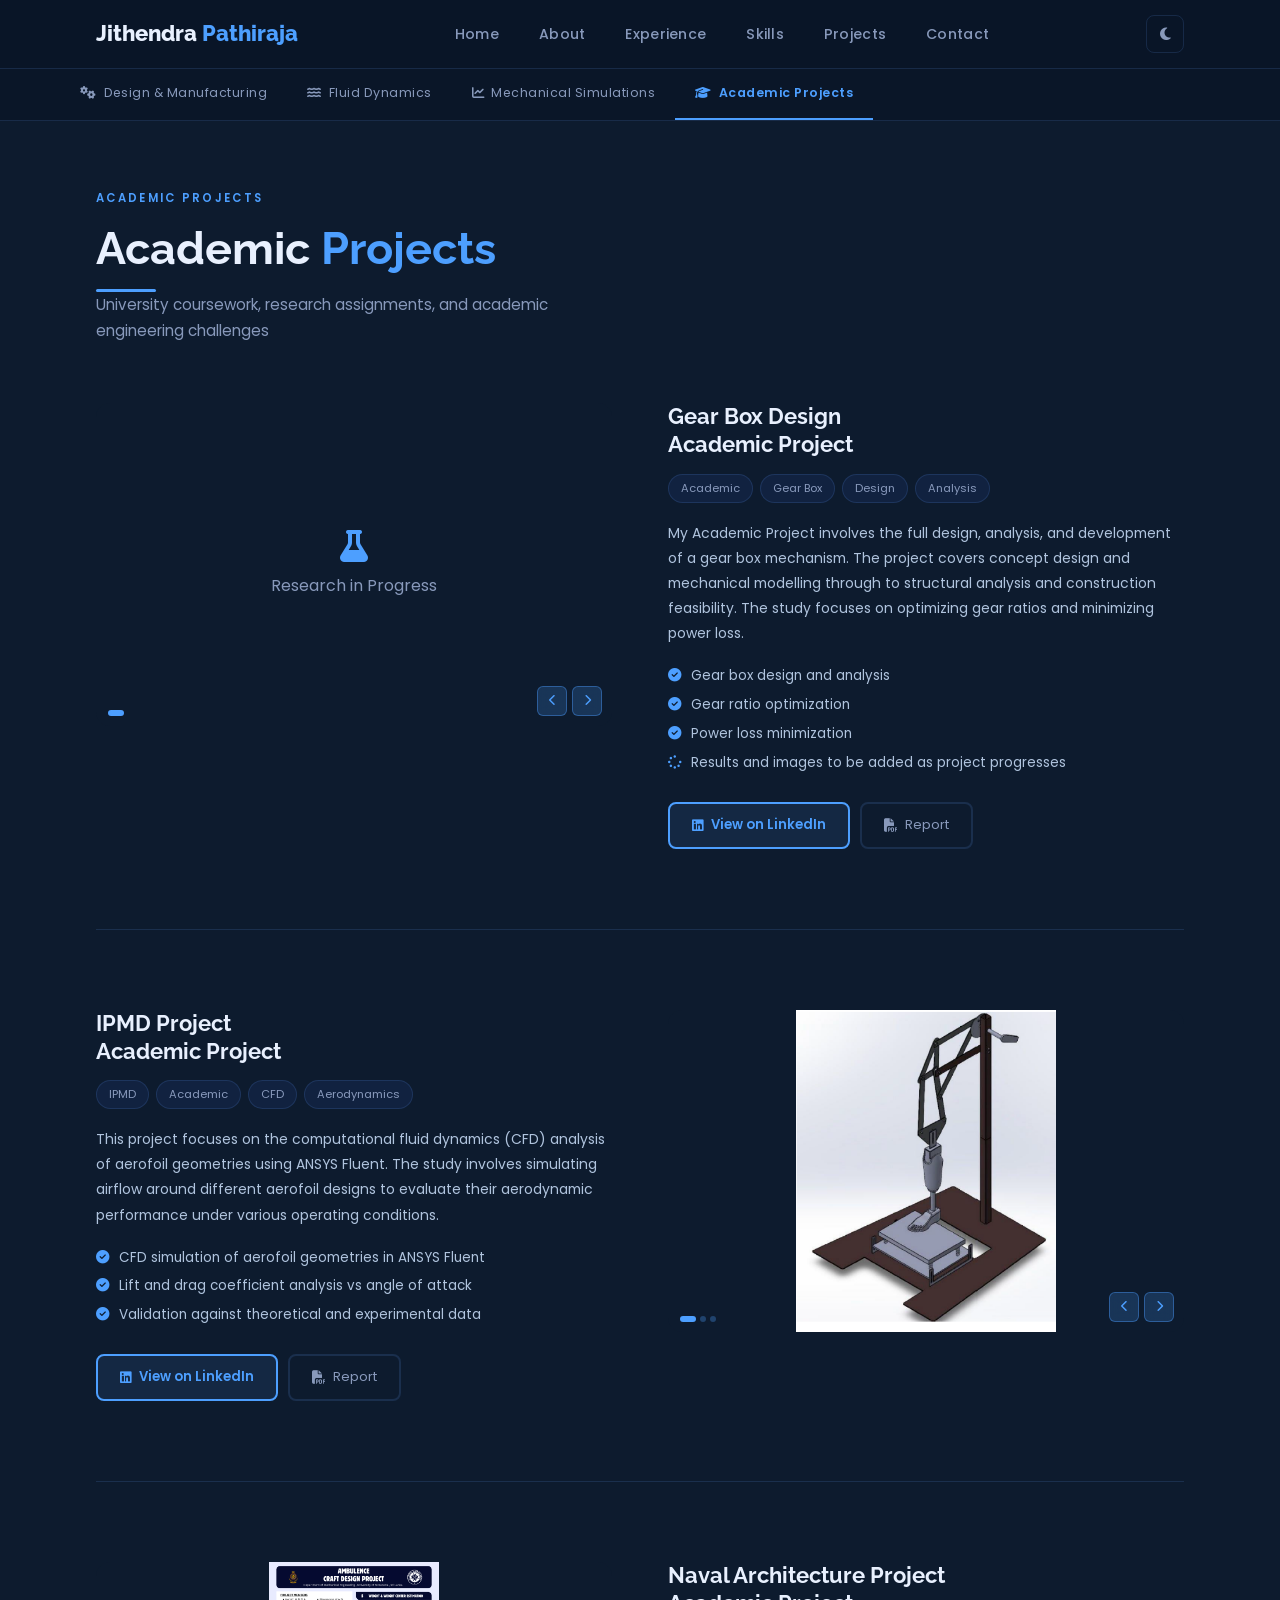
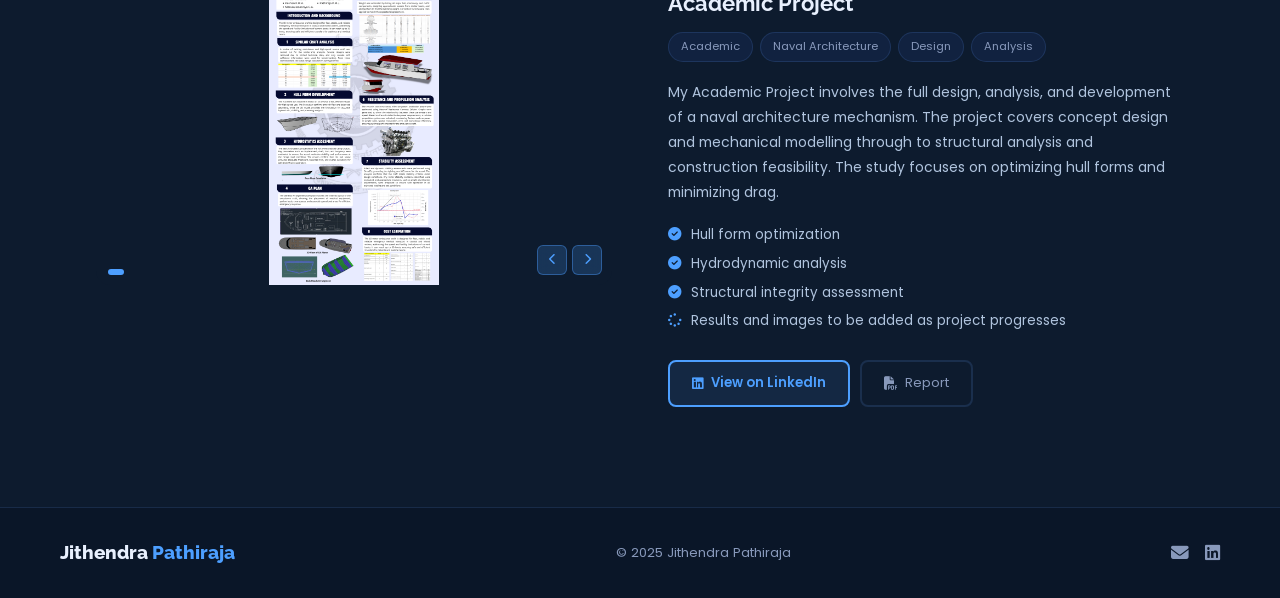
==== commit 20bd531c: "Track PDF files with Git LFS" ====
--- a/academic-projects.html
+++ b/academic-projects.html
@@ -47,7 +47,7 @@
 
 <section class="projects-section">
   <div class="container">
-    <div class="more-projects-notice">
+    <!-- <div class="more-projects-notice">
       <i class="fas fa-graduation-cap"></i>
       <h3>Academic Projects Coming Soon</h3>
       <p>Academic project details, photos, and reports will be added here shortly. These include mechatronics systems (Arduino, Raspberry Pi, OpenCV), thermodynamics coursework, and fluid mechanics assignments from the University of Moratuwa.</p>
@@ -55,7 +55,128 @@
       <a href="mailto:jithendrapathiraja3434@gmail.com" class="btn-proj-primary" style="display:inline-flex;margin-top:8px;">
         <i class="fas fa-envelope"></i>&nbsp; Contact for details
       </a>
+    </div> -->
+
+     <!-- Gear Box Design -->
+    <div class="project-card" id="aca1">
+      <div class="project-media">
+        <div class="project-slideshow" data-project="aca1">
+          <div class="proj-slide-placeholder active">
+            <i class="fas fa-flask" style="font-size:2rem;color:var(--accent);"></i>
+            <span>Research in Progress</span>
+          </div>
+          <!-- <img src="images/projects/fluid-p1/1.png" alt="Hydrodynamic Tunnel" class="proj-slide active" /> -->
+          <div class="proj-slide-controls">
+            <button class="proj-prev"><i class="fas fa-chevron-left"></i></button>
+            <button class="proj-next"><i class="fas fa-chevron-right"></i></button>
+          </div>
+          <div class="proj-dots"></div>
+        </div>
+      </div>
+      <div class="project-info">
+        <h3>Gear Box Design<br/>Academic Project</h3>
+        <div class="project-tags">
+          <span>Academic</span><span>Gear Box</span><span>Design</span><span>Analysis</span>
+        </div>
+        <p>My Academic Project involves the full design, analysis, and development of a gear box mechanism. The project covers concept design and mechanical modelling through to structural analysis and construction feasibility. The study focuses on optimizing gear ratios and minimizing power loss.</p>
+        <ul class="project-highlights">
+          <li><i class="fas fa-check-circle"></i> Gear box design and analysis</li>
+          <li><i class="fas fa-check-circle"></i> Gear ratio optimization</li>
+          <li><i class="fas fa-check-circle"></i> Power loss minimization</li>
+          <li><i class="fas fa-spinner fa-spin" style="color:var(--accent);"></i> Results and images to be added as project progresses</li>
+        </ul>
+        <div class="project-buttons">
+          <a href="https://www.linkedin.com/in/jithendra-pathiraja-6a77b5287/" target="_blank" class="btn-proj-primary">
+            <i class="fab fa-linkedin"></i> View on LinkedIn
+          </a>
+          <a href="reports/gear-box-report.pdf" target="_blank" class="btn-proj-outline">
+            <i class="fas fa-file-pdf"></i> Report
+          </a>
+        </div>
+      </div>
     </div>
+
+    <!-- IPMD Project -->
+    <div class="project-card reverse" id="aca2">
+      <div class="project-media">
+        <div class="project-slideshow" data-project="aca2">
+          <!-- <div class="proj-slide-placeholder active">
+            <i class="fas fa-wind" style="font-size:2rem;color:var(--accent);"></i>
+            <span>Photos Coming Soon</span>
+          </div> -->
+          <video class="proj-video active" id="IPMDVideo" muted loop playsinline autoplay>
+            <source src="videos/ipmd/video.mp4" type="video/mp4" />
+          </video>
+          <img src="images/projects/academic-p2/1.png" alt="IPMD Project" class="proj-slide active" />
+          <img src="images/projects/academic-p2/2.png" alt="IPMD Project" class="proj-slide" />
+          <div class="proj-slide-controls">
+            <button class="proj-prev"><i class="fas fa-chevron-left"></i></button>
+            <button class="proj-next"><i class="fas fa-chevron-right"></i></button>
+          </div>
+          <div class="proj-dots"></div>
+        </div>
+      </div>
+      <div class="project-info">
+        <h3>IPMD Project<br/>Academic Project</h3>
+        <div class="project-tags">
+          <span>IPMD</span><span>Academic</span><span>CFD</span><span>Aerodynamics</span>
+        </div>
+        <p>This project focuses on the computational fluid dynamics (CFD) analysis of aerofoil geometries using ANSYS Fluent. The study involves simulating airflow around different aerofoil designs to evaluate their aerodynamic performance under various operating conditions.</p>
+        <ul class="project-highlights">
+          <li><i class="fas fa-check-circle"></i> CFD simulation of aerofoil geometries in ANSYS Fluent</li>
+          <li><i class="fas fa-check-circle"></i> Lift and drag coefficient analysis vs angle of attack</li>
+          <li><i class="fas fa-check-circle"></i> Validation against theoretical and experimental data</li>
+        </ul>
+        <div class="project-buttons">
+          <a href="https://www.linkedin.com/in/jithendra-pathiraja-6a77b5287/" target="_blank" class="btn-proj-primary">
+            <i class="fab fa-linkedin"></i> View on LinkedIn
+          </a>
+          <a href="reports/ipmd-report.pdf" target="_blank" class="btn-proj-outline">
+            <i class="fas fa-file-pdf"></i> Report
+          </a>
+        </div>
+      </div>
+    </div>
+
+     <!--Naval Architecture Project-->
+    <div class="project-card" id="aca3">
+      <div class="project-media">
+        <div class="project-slideshow" data-project="aca3">
+          <!-- <div class="proj-slide-placeholder active">
+            <i class="fas fa-flask" style="font-size:2rem;color:var(--accent);"></i>
+            <span>Research in Progress</span>
+          </div> -->
+          <img src="images/projects/academic-p3/1.png" alt="Naval Architecture Project" class="proj-slide active" />
+          <div class="proj-slide-controls">
+            <button class="proj-prev"><i class="fas fa-chevron-left"></i></button>
+            <button class="proj-next"><i class="fas fa-chevron-right"></i></button>
+          </div>
+          <div class="proj-dots"></div>
+        </div>
+      </div>
+      <div class="project-info">
+        <h3>Naval Architecture Project<br/>Academic Project</h3>
+        <div class="project-tags">
+          <span>Academic</span><span>Naval Architecture</span><span>Design</span><span>Analysis</span>
+        </div>
+        <p>My Academic Project involves the full design, analysis, and development of a naval architecture mechanism. The project covers concept design and mechanical modelling through to structural analysis and construction feasibility. The study focuses on optimizing hull forms and minimizing drag.</p>
+        <ul class="project-highlights">
+          <li><i class="fas fa-check-circle"></i> Hull form optimization</li>
+          <li><i class="fas fa-check-circle"></i> Hydrodynamic analysis</li>
+          <li><i class="fas fa-check-circle"></i> Structural integrity assessment</li>
+          <li><i class="fas fa-spinner fa-spin" style="color:var(--accent);"></i> Results and images to be added as project progresses</li>
+        </ul>
+        <div class="project-buttons">
+          <a href="https://www.linkedin.com/in/jithendra-pathiraja-6a77b5287/" target="_blank" class="btn-proj-primary">
+            <i class="fab fa-linkedin"></i> View on LinkedIn
+          </a>
+          <a href="reports/naval-architecture-report.pdf" target="_blank" class="btn-proj-outline">
+            <i class="fas fa-file-pdf"></i> Report
+          </a>
+        </div>
+      </div>
+    </div>
+
   </div>
 </section>
 
--- a/style.css
+++ b/style.css
@@ -1,7 +1,5 @@
 /* =============================================
    JITHENDRA PATHIRAJA PORTFOLIO — style.css
-   Visual Style: Navy Blue · Electric Blue Accents · Professional
-   Inspired by Janidu Shehan's portfolio aesthetic
    ============================================= */
 
 @import url('https://fonts.googleapis.com/css2?family=Poppins:wght@300;400;500;600;700;800&family=Raleway:wght@400;500;600;700;800&display=swap');
@@ -26,7 +24,7 @@
   --nav-bg:       rgba(10, 22, 40, 0.97);
   --shadow:       0 20px 60px rgba(0,0,0,0.5);
   --section-alt:  #0a1628;
-  --hero-overlay: linear-gradient(135deg, rgba(10,22,40,0.97) 0%, rgba(13,27,46,0.88) 60%, rgba(13,27,46,0.70) 100%);
+  --hero-overlay: linear-gradient(135deg, rgba(10,22,40,0.92) 0%, rgba(13,27,46,0.80) 60%, rgba(13,27,46,0.55) 100%);
 }
 :root[data-theme="light"] {
   --bg:           #e8f0fe;
@@ -47,7 +45,7 @@
   --nav-bg:       rgba(232, 240, 254, 0.97);
   --shadow:       0 20px 60px rgba(0,0,0,0.10);
   --section-alt:  #dce8fc;
-  --hero-overlay: linear-gradient(135deg, rgba(220,232,252,0.97) 0%, rgba(200,220,248,0.88) 60%, rgba(200,220,248,0.70) 100%);
+  --hero-overlay: linear-gradient(135deg, rgba(220,232,252,0.92) 0%, rgba(200,220,248,0.80) 60%, rgba(200,220,248,0.55) 100%);
 }
 
 /* ─── Reset ─── */
@@ -67,11 +65,7 @@
 ul { list-style: none; }
 
 /* ─── Container ─── */
-.container {
-  max-width: 1160px;
-  margin: 0 auto;
-  padding: 0 36px;
-}
+.container { max-width: 1160px; margin: 0 auto; padding: 0 36px; }
 
 /* ─── Section Layout ─── */
 .section { padding: 100px 0; }
@@ -81,92 +75,58 @@
 .section-label {
   display: inline-block;
   font-family: 'Poppins', sans-serif;
-  font-size: 0.72rem;
-  letter-spacing: 0.2em;
-  color: var(--accent);
-  text-transform: uppercase;
-  margin-bottom: 14px;
-  font-weight: 600;
+  font-size: 0.72rem; letter-spacing: 0.2em;
+  color: var(--accent); text-transform: uppercase;
+  margin-bottom: 14px; font-weight: 600;
 }
 .section-heading {
   font-family: 'Raleway', sans-serif;
   font-size: clamp(2rem, 4vw, 2.8rem);
-  font-weight: 700;
-  line-height: 1.2;
-  color: var(--text);
-  position: relative;
-  padding-bottom: 16px;
+  font-weight: 700; line-height: 1.2;
+  color: var(--text); position: relative; padding-bottom: 16px;
 }
 .section-heading::after {
-  content: '';
-  position: absolute;
-  left: 0; bottom: 0;
-  width: 60px; height: 3px;
-  background: var(--accent);
-  border-radius: 2px;
-}
-.section-heading em {
-  font-style: normal;
-  color: var(--accent);
-}
+  content: ''; position: absolute; left: 0; bottom: 0;
+  width: 60px; height: 3px; background: var(--accent); border-radius: 2px;
+}
+.section-heading em { font-style: normal; color: var(--accent); }
 
 /* ═══════════════════════════════════════════
    NAVBAR
 ═══════════════════════════════════════════ */
 .navbar {
   position: fixed; top: 0; left: 0; right: 0; z-index: 1000;
-  background: var(--nav-bg);
-  border-bottom: 1px solid var(--border);
-  backdrop-filter: blur(20px);
-  transition: all 0.3s;
+  background: var(--nav-bg); border-bottom: 1px solid var(--border);
+  backdrop-filter: blur(20px); transition: all 0.3s;
 }
 .nav-container {
   max-width: 1160px; margin: 0 auto;
   display: flex; align-items: center; justify-content: space-between;
   padding: 0 36px; height: 68px;
 }
-.logo {
-  font-family: 'Raleway', sans-serif;
-  font-size: 1.4rem; font-weight: 800;
-  color: var(--text);
-  letter-spacing: 0.02em;
-}
+.logo { font-family: 'Raleway', sans-serif; font-size: 1.4rem; font-weight: 800; color: var(--text); }
 .logo span { color: var(--accent); }
-
-.nav-links {
-  display: flex; gap: 0; list-style: none; align-items: center;
-}
+.nav-links { display: flex; gap: 0; list-style: none; align-items: center; }
 .nav-link {
-  padding: 8px 20px;
-  color: var(--text-muted);
-  font-size: 0.88rem;
-  font-weight: 500;
-  letter-spacing: 0.02em;
-  transition: color 0.2s;
-  position: relative;
+  padding: 8px 20px; color: var(--text-muted);
+  font-size: 0.88rem; font-weight: 500; letter-spacing: 0.02em;
+  transition: color 0.2s; position: relative;
 }
 .nav-link::after {
-  content: '';
-  position: absolute; bottom: 0; left: 20px; right: 20px;
+  content: ''; position: absolute; bottom: 0; left: 20px; right: 20px;
   height: 2px; background: var(--accent);
-  transform: scaleX(0); transition: transform 0.25s;
-  border-radius: 2px;
+  transform: scaleX(0); transition: transform 0.25s; border-radius: 2px;
 }
 .nav-link:hover, .nav-link.active { color: var(--text); }
 .nav-link:hover::after, .nav-link.active::after { transform: scaleX(1); }
-
 .nav-actions { display: flex; gap: 8px; align-items: center; }
 .theme-toggle, .hamburger {
-  background: none; border: 1px solid var(--border);
-  color: var(--text-muted); border-radius: 8px;
-  width: 38px; height: 38px; cursor: pointer;
+  background: none; border: 1px solid var(--border); color: var(--text-muted);
+  border-radius: 8px; width: 38px; height: 38px; cursor: pointer;
   display: flex; align-items: center; justify-content: center;
   font-size: 0.9rem; transition: all 0.2s;
 }
-.theme-toggle:hover, .hamburger:hover {
-  color: var(--accent); border-color: var(--accent);
-  background: var(--accent-light);
-}
+.theme-toggle:hover, .hamburger:hover { color: var(--accent); border-color: var(--accent); background: var(--accent-light); }
 .hamburger { display: none; }
 
 /* ═══════════════════════════════════════════
@@ -174,76 +134,25 @@
 ═══════════════════════════════════════════ */
 .hero-section {
   position: relative; min-height: 100vh;
-  display: flex; align-items: center;
-  overflow: hidden;
-}
-
-.hero-bg-slideshow {
-  position: absolute; inset: 0; z-index: 0;
-}
+  display: flex; align-items: center; overflow: hidden;
+}
+.hero-bg-slideshow { position: absolute; inset: 0; z-index: 0; }
 .hero-bg-slide {
   position: absolute; inset: 0;
-  background-size: cover;
-  background-position: center;
-  opacity: 0;
-  transition: opacity 1.8s ease;
+  background-size: cover; background-position: center;
+  opacity: 0; transition: opacity 1.8s ease;
 }
 .hero-bg-slide.active { opacity: 1; }
-
-.hero-overlay {
-  position: absolute; inset: 0; z-index: 1;
-  background: var(--hero-overlay);
-}
+.hero-overlay { position: absolute; inset: 0; z-index: 1; background: var(--hero-overlay); }
 
 .hero-content {
   position: relative; z-index: 2;
   max-width: 1160px; margin: 0 auto;
-  padding: 0 36px;
-  display: flex; align-items: center; gap: 80px;
-  width: 100%; padding-top: 68px;
-}
-
-.hero-left {
-  display: flex; flex-direction: column; align-items: center; gap: 22px;
-  flex-shrink: 0;
-}
-
-/* Square profile photo */
-.hero-profile-wrap {
-  width: 200px; height: 200px;
-  border-radius: 16px;
-  padding: 3px;
-  background: linear-gradient(135deg, var(--accent), var(--accent2));
-  box-shadow: 0 0 40px var(--accent-glow), 0 8px 32px rgba(0,0,0,0.3);
-}
-.hero-profile-img {
-  width: 100%; height: 100%; border-radius: 13px;
-  object-fit: cover;
-  border: 3px solid var(--bg3);
-}
-
-/* Social icons */
-.hero-socials {
-  display: flex; gap: 12px;
-}
-.hero-social-link {
-  width: 44px; height: 44px; border-radius: 10px;
-  border: 1px solid var(--border);
-  display: flex; align-items: center; justify-content: center;
-  color: var(--text-muted); font-size: 1.1rem;
-  transition: all 0.25s;
-  background: var(--card);
-}
-.hero-social-link:hover {
-  border-color: var(--accent); color: var(--accent);
-  background: var(--accent-light);
-  transform: translateY(-3px);
-  box-shadow: 0 8px 24px var(--accent-glow);
-}
-/* LinkedIn specific */
-.hero-social-link.linkedin:hover { color: #0077b5; border-color: #0077b5; }
-/* Gmail specific */
-.hero-social-link.gmail:hover { color: #ea4335; border-color: #ea4335; }
+  padding: 0 36px; padding-top: 68px;
+  display: flex; align-items: center;
+  justify-content: space-between;
+  gap: 60px; width: 100%;
+}
 
 .hero-right { flex: 1; }
 
@@ -253,303 +162,144 @@
   text-transform: uppercase; color: var(--accent);
   margin-bottom: 16px; font-weight: 600;
 }
-
 .hero-name {
   font-family: 'Raleway', sans-serif;
   font-size: clamp(2.8rem, 6vw, 4.5rem);
   font-weight: 800; line-height: 1.05;
-  letter-spacing: -0.01em;
-  color: var(--text);
-  margin-bottom: 22px;
+  letter-spacing: -0.01em; color: var(--text); margin-bottom: 22px;
 }
 .hero-name .accent { color: var(--accent); }
-
 .hero-tagline {
   font-size: 0.95rem; color: var(--text-light);
-  line-height: 1.85; margin-bottom: 36px;
-  max-width: 500px;
-}
-
-/* Highlighted contact links */
-.hero-contact-links {
-  display: flex; gap: 12px; flex-wrap: wrap;
-  margin-bottom: 28px;
-}
-.hero-contact-link {
-  display: inline-flex; align-items: center; gap: 9px;
-  padding: 10px 20px;
-  border-radius: 8px;
-  font-size: 0.85rem; font-weight: 600;
-  transition: all 0.25s;
-  border: 2px solid transparent;
-}
-.hero-contact-link.linkedin-link {
-  background: rgba(0,119,181,0.15);
-  border-color: rgba(0,119,181,0.4);
-  color: #5bb4ff;
-}
-.hero-contact-link.linkedin-link:hover {
-  background: #0077b5; color: #fff; border-color: #0077b5;
-  transform: translateY(-2px);
-  box-shadow: 0 8px 24px rgba(0,119,181,0.3);
-}
-.hero-contact-link.email-link {
-  background: rgba(234,67,53,0.12);
-  border-color: rgba(234,67,53,0.35);
-  color: #ff7b72;
-}
-.hero-contact-link.email-link:hover {
-  background: #ea4335; color: #fff; border-color: #ea4335;
-  transform: translateY(-2px);
-  box-shadow: 0 8px 24px rgba(234,67,53,0.3);
-}
-
-.hero-cta-row {
-  display: flex; gap: 14px; flex-wrap: wrap;
+  line-height: 1.85; margin-bottom: 36px; max-width: 500px;
+}
+.hero-cta-row { display: flex; gap: 14px; flex-wrap: wrap; margin-bottom: 28px; }
+
+.hero-socials { display: flex; gap: 14px; margin-top: 4px; }
+.hero-social-link {
+  width: 48px; height: 48px; border-radius: 12px;
+  border: 1px solid var(--border);
+  display: flex; align-items: center; justify-content: center;
+  color: var(--text-muted); font-size: 1.2rem;
+  transition: all 0.25s; background: var(--card);
+}
+.hero-social-link:hover {
+  border-color: var(--accent); color: var(--accent);
+  background: var(--accent-light);
+  transform: translateY(-3px); box-shadow: 0 8px 24px var(--accent-glow);
+}
+.hero-social-link.linkedin:hover { color: #0077b5; border-color: #0077b5; }
+.hero-social-link.gmail:hover    { color: #ea4335; border-color: #ea4335; }
+
+.hero-left { flex-shrink: 0; }
+
+.hero-photo-wrap {
+  position: relative;
+  width: 340px; height: 380px;
+}
+
+.hero-profile-img {
+  position: relative; z-index: 1;
+  width: 100%; height: 100%;
+  object-fit: cover;
+  border-radius: 18px;
+  display: block;
 }
 
 .btn-hero-primary {
   display: inline-flex; align-items: center; gap: 9px;
-  padding: 13px 30px;
-  background: var(--accent);
-  color: #fff;
-  font-size: 0.88rem; font-weight: 600;
-  letter-spacing: 0.03em;
-  border-radius: 8px;
-  border: 2px solid var(--accent);
-  transition: all 0.25s; cursor: pointer;
+  padding: 13px 30px; background: var(--accent); color: #fff;
+  font-size: 0.88rem; font-weight: 600; letter-spacing: 0.03em;
+  border-radius: 8px; border: 2px solid var(--accent); transition: all 0.25s; cursor: pointer;
 }
 .btn-hero-primary:hover {
   background: var(--accent2); border-color: var(--accent2);
-  transform: translateY(-2px);
-  box-shadow: 0 12px 32px var(--accent-glow);
-}
-
+  transform: translateY(-2px); box-shadow: 0 12px 32px var(--accent-glow);
+}
 .btn-hero-outline {
   display: inline-flex; align-items: center; gap: 9px;
-  padding: 13px 30px;
-  background: transparent;
-  color: var(--text);
-  font-size: 0.88rem; font-weight: 500;
-  letter-spacing: 0.03em;
-  border-radius: 8px;
-  border: 2px solid var(--border);
-  transition: all 0.25s;
-}
-.btn-hero-outline:hover {
-  border-color: var(--accent); color: var(--accent);
-  transform: translateY(-2px);
-  background: var(--accent-light);
-}
-
-/* View Projects button */
+  padding: 13px 30px; background: transparent; color: var(--text);
+  font-size: 0.88rem; font-weight: 500; border-radius: 8px;
+  border: 2px solid var(--border); transition: all 0.25s;
+}
+.btn-hero-outline:hover { border-color: var(--accent); color: var(--accent); background: var(--accent-light); }
 .btn-view-projects {
   display: inline-flex; align-items: center; gap: 9px;
-  padding: 13px 30px;
-  background: transparent;
-  color: var(--accent);
-  font-size: 0.88rem; font-weight: 600;
-  border-radius: 8px;
-  border: 2px solid var(--accent);
-  transition: all 0.25s;
-}
-.btn-view-projects:hover {
-  background: var(--accent); color: #fff;
-  transform: translateY(-2px);
-  box-shadow: 0 12px 32px var(--accent-glow);
-}
+  padding: 13px 30px; background: transparent; color: var(--accent);
+  font-size: 0.88rem; font-weight: 600; border-radius: 8px;
+  border: 2px solid var(--accent); transition: all 0.25s;
+}
+.btn-view-projects:hover { background: var(--accent); color: #fff; transform: translateY(-2px); box-shadow: 0 12px 32px var(--accent-glow); }
 
 .hero-scroll-hint {
-  position: absolute; bottom: 32px; left: 50%;
-  transform: translateX(-50%);
-  display: flex; flex-direction: column; align-items: center; gap: 10px;
-  z-index: 2;
-  color: var(--text-muted);
-  font-family: 'Poppins', sans-serif; font-size: 0.62rem; letter-spacing: 0.2em;
-  text-transform: uppercase;
+  position: absolute; bottom: 32px; left: 50%; transform: translateX(-50%);
+  display: flex; flex-direction: column; align-items: center; gap: 10px; z-index: 2;
+  color: var(--text-muted); font-family: 'Poppins', sans-serif;
+  font-size: 0.62rem; letter-spacing: 0.2em; text-transform: uppercase;
   animation: fadeUpIn 2s ease 1.5s both;
 }
-.scroll-line {
-  width: 2px; height: 48px;
-  background: linear-gradient(to bottom, var(--accent), transparent);
-  animation: lineGrow 2s ease 2s infinite alternate;
-}
+.scroll-line { width: 2px; height: 48px; background: linear-gradient(to bottom, var(--accent), transparent); animation: lineGrow 2s ease 2s infinite alternate; }
 @keyframes lineGrow { from { height: 28px; } to { height: 52px; opacity: 0.3; } }
 @keyframes fadeUpIn { from { opacity: 0; transform: translateX(-50%) translateY(16px); } to { opacity: 1; transform: translateX(-50%) translateY(0); } }
 
 /* ═══════════════════════════════════════════
    ABOUT SECTION
 ═══════════════════════════════════════════ */
-.about-grid {
-  display: grid;
-  grid-template-columns: 1.1fr 0.9fr;
-  gap: 80px;
-  align-items: start;
-}
-.about-lead {
-  font-size: 1.05rem; font-weight: 400;
-  color: var(--text);
-  margin-bottom: 18px;
-  line-height: 1.8;
-}
-.about-text-col p {
-  color: var(--text-light); margin-bottom: 16px; line-height: 1.85;
-}
+.about-grid { display: grid; grid-template-columns: 1.1fr 0.9fr; gap: 80px; align-items: start; }
+.about-lead { font-size: 1.05rem; font-weight: 400; color: var(--text); margin-bottom: 18px; line-height: 1.8; }
+.about-text-col p { color: var(--text-light); margin-bottom: 16px; line-height: 1.85; }
 .about-text-col strong { color: var(--text); font-weight: 600; }
-
-.about-meta-grid {
-  display: grid; grid-template-columns: 1fr 1fr;
-  gap: 12px;
-  margin: 30px 0;
-}
-.about-meta-item {
-  padding: 16px 20px;
-  background: var(--card);
-  border: 1px solid var(--border);
-  border-radius: 10px;
-  display: flex; flex-direction: column; gap: 4px;
-  transition: border-color 0.2s;
-}
+.about-meta-grid { display: grid; grid-template-columns: 1fr 1fr; gap: 12px; margin: 30px 0; }
+.about-meta-item { padding: 16px 20px; background: var(--card); border: 1px solid var(--border); border-radius: 10px; display: flex; flex-direction: column; gap: 4px; transition: border-color 0.2s; }
 .about-meta-item:hover { border-color: var(--accent); }
-.meta-label {
-  font-family: 'Poppins', monospace;
-  font-size: 0.65rem; letter-spacing: 0.12em; text-transform: uppercase;
-  color: var(--accent); font-weight: 600;
-}
+.meta-label { font-size: 0.65rem; letter-spacing: 0.12em; text-transform: uppercase; color: var(--accent); font-weight: 600; }
 .meta-value { font-size: 0.88rem; color: var(--text); font-weight: 500; }
-
 .about-actions { display: flex; gap: 12px; flex-wrap: wrap; margin-top: 8px; }
-
-.btn-summary {
-  display: inline-flex; align-items: center; gap: 8px;
-  padding: 12px 24px; border: 2px solid var(--accent);
-  background: var(--accent-light);
-  color: var(--accent); border-radius: 8px;
-  font-size: 0.85rem; font-weight: 600;
-  cursor: pointer; transition: all 0.2s;
-  font-family: 'Poppins', sans-serif;
-}
+.btn-summary { display: inline-flex; align-items: center; gap: 8px; padding: 12px 24px; border: 2px solid var(--accent); background: var(--accent-light); color: var(--accent); border-radius: 8px; font-size: 0.85rem; font-weight: 600; cursor: pointer; transition: all 0.2s; font-family: 'Poppins', sans-serif; }
 .btn-summary:hover { background: var(--accent); color: #fff; }
-
-.btn-cv {
-  display: inline-flex; align-items: center; gap: 8px;
-  padding: 12px 24px; border: 2px solid var(--border);
-  color: var(--text-light); border-radius: 8px;
-  font-size: 0.85rem; font-weight: 500; transition: all 0.2s;
-}
+.btn-cv { display: inline-flex; align-items: center; gap: 8px; padding: 12px 24px; border: 2px solid var(--border); color: var(--text-light); border-radius: 8px; font-size: 0.85rem; font-weight: 500; transition: all 0.2s; }
 .btn-cv:hover { border-color: var(--accent); color: var(--accent); background: var(--accent-light); }
 
-/* Timeline (Education) */
+/* Timeline */
 .timeline-block { background: var(--card); border: 1px solid var(--border); border-radius: 14px; padding: 28px; }
-.timeline-block-title {
-  font-family: 'Raleway', sans-serif;
-  font-size: 1.05rem; font-weight: 700;
-  color: var(--text); margin-bottom: 24px;
-  padding-bottom: 12px;
-  border-bottom: 1px solid var(--border);
-}
-.timeline-item {
-  display: grid; grid-template-columns: 20px 1fr;
-  gap: 18px; margin-bottom: 28px; position: relative;
-}
-.timeline-item::before {
-  content: '';
-  position: absolute; left: 9px; top: 20px; bottom: -28px;
-  width: 2px; background: var(--border);
-}
+.timeline-block-title { font-family: 'Raleway', sans-serif; font-size: 1.05rem; font-weight: 700; color: var(--text); margin-bottom: 24px; padding-bottom: 12px; border-bottom: 1px solid var(--border); }
+.timeline-item { display: grid; grid-template-columns: 20px 1fr; gap: 18px; margin-bottom: 28px; position: relative; }
+.timeline-item::before { content: ''; position: absolute; left: 9px; top: 20px; bottom: -28px; width: 2px; background: var(--border); }
 .timeline-item:last-child::before { display: none; }
 .timeline-item:last-child { margin-bottom: 0; }
-.tl-dot {
-  width: 12px; height: 12px; border-radius: 50%;
-  background: var(--accent); border: 2px solid var(--bg3);
-  outline: 2px solid var(--accent);
-  margin-top: 5px; flex-shrink: 0;
-}
-.tl-year {
-  font-family: 'Poppins', monospace;
-  font-size: 0.68rem; letter-spacing: 0.08em;
-  color: var(--accent); display: block; margin-bottom: 5px; font-weight: 600;
-}
-.tl-content h4 {
-  font-family: 'Raleway', sans-serif;
-  font-size: 0.95rem; font-weight: 700;
-  color: var(--text); margin-bottom: 3px;
-}
+.tl-dot { width: 12px; height: 12px; border-radius: 50%; background: var(--accent); border: 2px solid var(--bg3); outline: 2px solid var(--accent); margin-top: 5px; }
+.tl-year { font-size: 0.68rem; letter-spacing: 0.08em; color: var(--accent); display: block; margin-bottom: 5px; font-weight: 600; }
+.tl-content h4 { font-family: 'Raleway', sans-serif; font-size: 0.95rem; font-weight: 700; color: var(--text); margin-bottom: 3px; }
 .tl-content > p { font-size: 0.83rem; color: var(--text-muted); margin-bottom: 7px; }
 .tl-highlights { list-style: none; padding: 0; }
-.tl-highlights li {
-  font-size: 0.8rem; color: var(--text-light);
-  padding: 3px 0 3px 14px; position: relative;
-}
-.tl-highlights li::before {
-  content: '▸'; position: absolute; left: 0; color: var(--accent); font-size: 0.65rem;
-}
-
-/* ═══════════════════════════════════════════
-   SUMMARY MODAL
-═══════════════════════════════════════════ */
-.summary-modal {
-  position: fixed; inset: 0; z-index: 2000;
-  display: flex; align-items: center; justify-content: center;
-  padding: 20px;
-  opacity: 0; pointer-events: none;
-  transition: opacity 0.35s;
-}
+.tl-highlights li { font-size: 0.8rem; color: var(--text-light); padding: 3px 0 3px 14px; position: relative; }
+.tl-highlights li::before { content: '▸'; position: absolute; left: 0; color: var(--accent); font-size: 0.65rem; }
+
+/* ═══════════════════════════════════════════
+   MODAL
+═══════════════════════════════════════════ */
+.summary-modal { position: fixed; inset: 0; z-index: 2000; display: flex; align-items: center; justify-content: center; padding: 20px; opacity: 0; pointer-events: none; transition: opacity 0.35s; }
 .summary-modal.open { opacity: 1; pointer-events: all; }
-.modal-backdrop {
-  position: fixed; inset: 0; z-index: 1999;
-  background: rgba(0,0,0,0.75);
-  opacity: 0; pointer-events: none; transition: opacity 0.35s;
-}
+.modal-backdrop { position: fixed; inset: 0; z-index: 1999; background: rgba(0,0,0,0.80); opacity: 0; pointer-events: none; transition: opacity 0.35s; }
 .modal-backdrop.open { opacity: 1; pointer-events: all; }
-.summary-modal-inner {
-  position: relative; z-index: 2001;
-  background: var(--card);
-  border: 1px solid var(--border);
-  border-radius: 16px;
-  max-width: 820px; width: 100%;
-  padding: 48px;
-  box-shadow: 0 40px 100px rgba(0,0,0,0.5);
-  transform: translateY(20px);
-  transition: transform 0.35s;
-  max-height: 90vh; overflow-y: auto;
-}
+.summary-modal-inner { position: relative; z-index: 2001; background: var(--card); border: 1px solid var(--border); border-radius: 16px; max-width: 860px; width: 100%; padding: 48px; box-shadow: 0 40px 100px rgba(0,0,0,0.5); transform: translateY(20px); transition: transform 0.35s; max-height: 90vh; overflow-y: auto; }
 .summary-modal.open .summary-modal-inner { transform: translateY(0); }
-.modal-close {
-  position: absolute; top: 20px; right: 20px;
-  background: none; border: 1px solid var(--border);
-  color: var(--text-muted); border-radius: 8px;
-  width: 36px; height: 36px; cursor: pointer;
-  display: flex; align-items: center; justify-content: center;
-  transition: all 0.2s;
-}
+.modal-close { position: absolute; top: 20px; right: 20px; background: none; border: 1px solid var(--border); color: var(--text-muted); border-radius: 8px; width: 36px; height: 36px; cursor: pointer; display: flex; align-items: center; justify-content: center; transition: all 0.2s; }
 .modal-close:hover { border-color: var(--accent); color: var(--accent); }
-.modal-grid {
-  display: grid; grid-template-columns: 200px 1fr;
-  gap: 40px; align-items: start;
-}
+.modal-grid { display: grid; grid-template-columns: 240px 1fr; gap: 48px; align-items: start; }
+
 .modal-profile-img {
-  width: 180px; height: 180px; border-radius: 12px;
+  width: 220px; height: 260px;
+  border-radius: 14px;
   object-fit: cover;
-  border: 3px solid var(--accent);
-  box-shadow: 0 0 30px var(--accent-glow);
-  margin-bottom: 16px;
-}
+  margin-bottom: 18px;
+  display: block;
+}
+
 .modal-tags { display: flex; flex-wrap: wrap; gap: 6px; }
-.modal-tags span {
-  font-size: 0.72rem; padding: 4px 10px;
-  border: 1px solid var(--border);
-  border-radius: 20px; color: var(--text-muted);
-  font-family: 'Poppins', sans-serif; letter-spacing: 0.04em;
-}
-.modal-text-col h2 {
-  font-family: 'Raleway', sans-serif;
-  font-size: 1.6rem; font-weight: 800; margin-bottom: 4px; color: var(--text);
-}
-.modal-subtitle {
-  font-size: 0.83rem; color: var(--accent);
-  letter-spacing: 0.05em; margin-bottom: 20px; font-weight: 600;
-}
+.modal-tags span { font-size: 0.72rem; padding: 4px 10px; border: 1px solid var(--border); border-radius: 20px; color: var(--text-muted); }
+.modal-text-col h2 { font-family: 'Raleway', sans-serif; font-size: 1.6rem; font-weight: 800; margin-bottom: 4px; color: var(--text); }
+.modal-subtitle { font-size: 0.83rem; color: var(--accent); letter-spacing: 0.05em; margin-bottom: 20px; font-weight: 600; display: block; }
 .modal-text-col p { color: var(--text-light); font-size: 0.9rem; margin-bottom: 14px; line-height: 1.8; }
 .modal-text-col strong { color: var(--text); }
 .modal-cta { display: flex; gap: 12px; flex-wrap: wrap; margin-top: 24px; }
@@ -558,97 +308,33 @@
    PROJECTS PREVIEW (Home Page)
 ═══════════════════════════════════════════ */
 .projects-preview-section { padding: 100px 0; background: var(--section-alt); }
-.projects-preview-intro {
-  text-align: center;
-  font-size: 0.95rem; color: var(--text-muted);
-  max-width: 600px; margin: 0 auto 60px;
-  line-height: 1.7;
-}
-
-/* Category title */
-.proj-category-title {
-  font-family: 'Raleway', sans-serif;
-  font-size: 1.2rem; font-weight: 700;
-  color: var(--text);
-  margin-bottom: 24px; margin-top: 48px;
-  padding-bottom: 10px;
-  border-bottom: 2px solid var(--border);
-  display: flex; align-items: center; gap: 10px;
-}
+.projects-preview-intro { text-align: center; font-size: 0.95rem; color: var(--text-muted); max-width: 600px; margin: 0 auto 60px; line-height: 1.7; }
+.proj-category-title { font-family: 'Raleway', sans-serif; font-size: 1.2rem; font-weight: 700; color: var(--text); margin-bottom: 24px; margin-top: 48px; padding-bottom: 10px; border-bottom: 2px solid var(--border); display: flex; align-items: center; gap: 10px; }
 .proj-category-title i { color: var(--accent); }
 .proj-category-title:first-of-type { margin-top: 0; }
-
-.proj-cards-grid {
-  display: grid;
-  grid-template-columns: repeat(auto-fill, minmax(280px, 1fr));
-  gap: 24px;
-}
-
-.proj-preview-card {
-  background: var(--card);
-  border: 1px solid var(--border);
-  border-radius: 14px;
-  overflow: hidden;
-  transition: all 0.3s;
-  display: flex; flex-direction: column;
-}
-.proj-preview-card:hover {
-  border-color: var(--accent);
-  transform: translateY(-6px);
-  box-shadow: 0 20px 50px rgba(77,159,255,0.15);
-}
-.proj-cover-img {
-  width: 100%; height: 180px;
-  object-fit: cover;
-  display: block;
-}
-.proj-cover-placeholder {
-  width: 100%; height: 180px;
-  background: var(--card2);
-  display: flex; flex-direction: column;
-  align-items: center; justify-content: center;
-  color: var(--accent); gap: 8px;
-  font-size: 0.8rem; color: var(--text-muted);
-}
+.proj-cards-grid { display: grid; grid-template-columns: repeat(auto-fill, minmax(280px, 1fr)); gap: 24px; }
+
+.proj-preview-card { background: var(--card); border: 1px solid var(--border); border-radius: 14px; overflow: hidden; transition: all 0.3s; display: flex; flex-direction: column; }
+.proj-preview-card:hover { border-color: var(--accent); transform: translateY(-6px); box-shadow: 0 20px 50px rgba(77,159,255,0.15); }
+
+.proj-cover-img { width: 100%; height: 200px; object-fit: cover; display: block; }
+.proj-cover-placeholder { width: 100%; height: 200px; background: var(--card2); display: flex; flex-direction: column; align-items: center; justify-content: center; color: var(--text-muted); gap: 8px; font-size: 0.8rem; }
 .proj-cover-placeholder i { font-size: 2rem; color: var(--accent); }
+
 .proj-card-body { padding: 22px; flex: 1; display: flex; flex-direction: column; }
-.proj-card-tag {
-  font-size: 0.68rem; color: var(--accent); font-weight: 600;
-  letter-spacing: 0.12em; text-transform: uppercase;
-  margin-bottom: 8px;
-}
-.proj-card-title {
-  font-family: 'Raleway', sans-serif;
-  font-size: 1rem; font-weight: 700;
-  color: var(--text); margin-bottom: 10px; line-height: 1.35;
-}
-.proj-card-desc {
-  font-size: 0.82rem; color: var(--text-muted);
-  line-height: 1.7; flex: 1; margin-bottom: 18px;
-}
-.btn-see-more {
-  display: inline-flex; align-items: center; gap: 7px;
-  padding: 9px 20px;
-  background: var(--accent);
-  color: #fff; border-radius: 8px;
-  font-size: 0.82rem; font-weight: 600;
-  transition: all 0.2s; border: none;
-  align-self: flex-start;
-}
-.btn-see-more:hover {
-  background: var(--accent2);
-  transform: translateX(3px);
-}
+.proj-card-tag { font-size: 0.68rem; color: var(--accent); font-weight: 600; letter-spacing: 0.12em; text-transform: uppercase; margin-bottom: 8px; }
+.proj-card-title { font-family: 'Raleway', sans-serif; font-size: 1rem; font-weight: 700; color: var(--text); margin-bottom: 10px; line-height: 1.35; }
+.proj-card-desc { font-size: 0.82rem; color: var(--text-muted); line-height: 1.7; flex: 1; margin-bottom: 18px; }
+.btn-see-more { display: inline-flex; align-items: center; gap: 7px; padding: 9px 20px; background: var(--accent); color: #fff; border-radius: 8px; font-size: 0.82rem; font-weight: 600; transition: all 0.2s; align-self: flex-start; }
+.btn-see-more:hover { background: var(--accent2); transform: translateX(3px); }
 
 /* ═══════════════════════════════════════════
    EXPERIENCE SECTION
-═══════════════════════════════════════════ */
-.exp-grid {
-  display: grid;
-  grid-template-columns: 1fr 1fr;
-  grid-template-rows: auto auto;
-  gap: 24px;
-}
+   All 4 cards equal size in a 2×2 grid
+═══════════════════════════════════════════ */
+.exp-grid { display: grid; grid-template-columns: 1fr 1fr; gap: 24px; }
+
+/* Remove featured full-width override — all cards same size */
 .exp-card {
   background: var(--card);
   border: 1px solid var(--border);
@@ -656,180 +342,135 @@
   padding: 32px;
   transition: border-color 0.25s, box-shadow 0.25s, transform 0.25s;
 }
-.exp-card:hover {
-  border-color: var(--border-hover);
-  box-shadow: 0 12px 40px rgba(77,159,255,0.10);
-  transform: translateY(-4px);
-}
+.exp-card:hover { border-color: var(--border-hover); box-shadow: 0 12px 40px rgba(77,159,255,0.10); transform: translateY(-4px); }
+
+/* featured class kept for any existing markup but no longer makes card full-width */
 .exp-card.featured {
-  grid-column: 1 / -1;
   border-color: rgba(77,159,255,0.3);
   background: var(--card2);
-}
-.exp-card-header {
-  display: flex; gap: 18px; align-items: flex-start;
-  margin-bottom: 16px;
-}
-.exp-icon {
-  width: 48px; height: 48px; border-radius: 12px;
-  background: var(--accent-light); border: 1px solid var(--border);
-  display: flex; align-items: center; justify-content: center;
-  color: var(--accent); font-size: 1.2rem; flex-shrink: 0;
-}
-.exp-type {
-  font-family: 'Poppins', sans-serif;
-  font-size: 0.65rem; letter-spacing: 0.15em; text-transform: uppercase;
-  color: var(--accent); display: block; margin-bottom: 4px; font-weight: 600;
-}
-.exp-card-header h3 {
-  font-family: 'Raleway', sans-serif;
-  font-size: 1.05rem; font-weight: 700; color: var(--text);
-  margin-bottom: 2px;
-}
-.exp-period {
-  font-size: 0.76rem; color: var(--accent);
-  font-weight: 600; letter-spacing: 0.05em;
-}
-.exp-card > p {
-  font-size: 0.87rem; color: var(--text-light);
-  margin-bottom: 16px; line-height: 1.75;
-}
+  /* grid-column removed — same width as other cards */
+}
+
+.exp-card-header { display: flex; gap: 18px; align-items: flex-start; margin-bottom: 16px; }
+.exp-icon { width: 48px; height: 48px; border-radius: 12px; background: var(--accent-light); border: 1px solid var(--border); display: flex; align-items: center; justify-content: center; color: var(--accent); font-size: 1.2rem; flex-shrink: 0; }
+.exp-type { font-size: 0.65rem; letter-spacing: 0.15em; text-transform: uppercase; color: var(--accent); display: block; margin-bottom: 4px; font-weight: 600; }
+.exp-card-header h3 { font-family: 'Raleway', sans-serif; font-size: 1.05rem; font-weight: 700; color: var(--text); margin-bottom: 2px; }
+.exp-period { font-size: 0.76rem; color: var(--accent); font-weight: 600; letter-spacing: 0.05em; }
+.exp-card > p { font-size: 0.87rem; color: var(--text-light); margin-bottom: 16px; line-height: 1.75; }
 .exp-list { list-style: none; margin-bottom: 20px; }
-.exp-list li {
-  font-size: 0.85rem; color: var(--text-light);
-  padding: 5px 0 5px 18px; position: relative; line-height: 1.6;
-}
-.exp-list li::before {
-  content: '▸'; position: absolute; left: 0; color: var(--accent); font-size: 0.8rem;
-}
+.exp-list li { font-size: 0.85rem; color: var(--text-light); padding: 5px 0 5px 18px; position: relative; line-height: 1.6; }
+.exp-list li::before { content: '▸'; position: absolute; left: 0; color: var(--accent); font-size: 0.8rem; }
 .exp-list li strong { color: var(--text); font-weight: 600; }
 .exp-tags { display: flex; flex-wrap: wrap; gap: 7px; }
-.exp-tags span {
-  font-size: 0.7rem; padding: 4px 12px;
-  border: 1px solid var(--border);
-  border-radius: 20px; color: var(--text-muted);
-  font-family: 'Poppins', sans-serif; letter-spacing: 0.03em;
-  background: var(--bg3);
-}
-
-/* ═══════════════════════════════════════════
-   SKILLS SECTION
-═══════════════════════════════════════════ */
-.skills-main-grid {
-  display: grid; grid-template-columns: 1fr 1fr;
-  gap: 24px; margin-bottom: 40px;
-}
-.skill-group {
+.exp-tags span { font-size: 0.7rem; padding: 4px 12px; border: 1px solid var(--border); border-radius: 20px; color: var(--text-muted); background: var(--bg3); }
+
+.exp-section-img {
+  width: 100%;
+  height: 220px;
+  object-fit: cover;
+  border-radius: 12px;
+  margin-bottom: 18px;
+  background: transparent;
+}
+
+/* ═══════════════════════════════════════════
+   SKILLS — ACCORDION
+   All headers same neutral/grey style
+═══════════════════════════════════════════ */
+.skills-accordion-grid {
+  display: grid;
+  grid-template-columns: 1fr 1fr;
+  gap: 16px;
+  margin-bottom: 48px;
+}
+.skill-acc-full { grid-column: 1 / -1; }
+
+.skill-acc-card {
   background: var(--card);
   border: 1px solid var(--border);
-  border-radius: 14px;
-  padding: 30px;
-  transition: border-color 0.25s, transform 0.25s;
-}
-.skill-group:hover { border-color: var(--border-hover); transform: translateY(-3px); }
-.skill-group-icon {
-  font-size: 1.3rem; color: var(--accent);
-  margin-bottom: 10px;
-}
-.skill-group h3 {
-  font-family: 'Raleway', sans-serif;
-  font-size: 1rem; font-weight: 700;
-  color: var(--text); margin-bottom: 22px;
-  padding-bottom: 10px; border-bottom: 1px solid var(--border);
-}
-.skill-bars { display: flex; flex-direction: column; gap: 16px; }
-.skill-row { display: flex; align-items: center; gap: 12px; }
-.skill-row > span:first-child {
-  font-size: 0.8rem; color: var(--text-light); min-width: 140px;
-}
-.sbar {
-  flex: 1; height: 4px; background: var(--border); border-radius: 4px;
-}
-.sbar-fill {
-  height: 100%;
-  background: linear-gradient(90deg, var(--accent2), var(--accent));
-  border-radius: 4px; width: 0;
-  transition: width 1.2s cubic-bezier(0.25, 1, 0.5, 1);
-}
-.sbar-pct {
+  border-radius: 12px;
+  overflow: hidden;
+  transition: border-color 0.2s, box-shadow 0.2s;
+}
+.skill-acc-card:hover { border-color: var(--border-hover); box-shadow: 0 4px 20px var(--accent-glow); }
+
+/* ALL headers — identical neutral style in all states by default */
+.skill-acc-header {
+  width: 100%;
+  display: flex; align-items: center; justify-content: space-between;
+  padding: 16px 22px;
+  background: var(--card);          /* same base for ALL buttons */
+  color: var(--text);
   font-family: 'Poppins', sans-serif;
-  font-size: 0.7rem; color: var(--accent); min-width: 32px; text-align: right; font-weight: 600;
-}
+  font-size: 0.88rem; font-weight: 600;
+  border: none; cursor: pointer;
+  transition: background 0.2s, color 0.2s;
+  text-align: left;
+}
+.skill-acc-header span { display: flex; align-items: center; gap: 10px; }
+.skill-acc-header i.skill-acc-arrow { font-size: 0.75rem; transition: transform 0.3s; color: var(--accent); }
+
+/* Hover — accent tint on any header */
+.skill-acc-header:hover {
+  background: var(--accent-light);
+  color: var(--accent);
+}
+
+/* Active (open) — accent tint + bottom border to signal open state */
+.skill-acc-header.active {
+  background: var(--accent-light);
+  color: var(--accent);
+  border-bottom: 1px solid var(--border);
+}
+.skill-acc-header.active:hover {
+  background: var(--accent-light);
+  color: var(--accent);
+}
+
+/* Icon inside header label — always accent colour */
+.skill-acc-header span i:not(.skill-acc-arrow) { color: var(--accent); }
+
+.skill-acc-body {
+  max-height: 0;
+  overflow: hidden;
+  transition: max-height 0.35s ease, padding 0.2s;
+  background: var(--bg3);
+}
+.skill-acc-body.open { max-height: 400px; }
+
+.skill-acc-body ul { padding: 16px 22px; display: flex; flex-direction: column; gap: 10px; }
+.skill-acc-body ul li {
+  display: flex; align-items: center; gap: 10px;
+  font-size: 0.85rem; color: var(--text-light);
+}
+.skill-acc-body ul li i { color: var(--accent); font-size: 0.75rem; flex-shrink: 0; }
+
+.skill-inline { flex-direction: row !important; flex-wrap: wrap; gap: 16px !important; }
 
 /* Awards & Interests */
-.awards-interests-grid {
-  display: grid; grid-template-columns: 1fr 1fr; gap: 24px;
-}
-.ai-block {
-  background: var(--card); border: 1px solid var(--border);
-  border-radius: 14px; padding: 30px;
-}
-.ai-block h3 {
-  font-family: 'Raleway', sans-serif;
-  font-size: 1rem; font-weight: 700;
-  color: var(--text); margin-bottom: 22px;
-  padding-bottom: 10px; border-bottom: 1px solid var(--border);
-  display: flex; align-items: center; gap: 10px;
-}
+.awards-interests-grid { display: grid; grid-template-columns: 1fr 1fr; gap: 24px; }
+.ai-block { background: var(--card); border: 1px solid var(--border); border-radius: 14px; padding: 30px; }
+.ai-block h3 { font-family: 'Raleway', sans-serif; font-size: 1rem; font-weight: 700; color: var(--text); margin-bottom: 22px; padding-bottom: 10px; border-bottom: 1px solid var(--border); display: flex; align-items: center; gap: 10px; }
 .ai-block h3 i { color: var(--accent); }
 .ai-list { display: flex; flex-direction: column; gap: 18px; }
 .ai-list li { display: flex; gap: 14px; align-items: flex-start; }
-.ai-dot {
-  width: 8px; height: 8px; border-radius: 50%;
-  background: var(--accent); flex-shrink: 0; margin-top: 6px;
-}
-.ai-list li strong {
-  font-size: 0.87rem; color: var(--text); display: block; margin-bottom: 2px;
-}
+.ai-dot { width: 8px; height: 8px; border-radius: 50%; background: var(--accent); flex-shrink: 0; margin-top: 6px; }
+.ai-list li strong { font-size: 0.87rem; color: var(--text); display: block; margin-bottom: 2px; }
 .ai-list li p { font-size: 0.8rem; color: var(--text-muted); margin: 0; }
 .interests-chips { display: flex; flex-wrap: wrap; gap: 8px; }
-.interests-chips span {
-  display: inline-flex; align-items: center; gap: 7px;
-  font-size: 0.78rem; padding: 8px 14px;
-  border: 1px solid var(--border);
-  border-radius: 8px; color: var(--text-light);
-  transition: all 0.2s; cursor: default;
-  background: var(--bg3);
-}
-.interests-chips span:hover {
-  border-color: var(--accent); color: var(--accent);
-  background: var(--accent-light);
-}
+.interests-chips span { display: inline-flex; align-items: center; gap: 7px; font-size: 0.78rem; padding: 8px 14px; border: 1px solid var(--border); border-radius: 8px; color: var(--text-light); transition: all 0.2s; background: var(--bg3); }
+.interests-chips span:hover { border-color: var(--accent); color: var(--accent); background: var(--accent-light); }
 .interests-chips i { color: var(--accent); font-size: 0.82rem; }
 
 /* ═══════════════════════════════════════════
    CONTACT SECTION
 ═══════════════════════════════════════════ */
-.contact-grid {
-  display: grid; grid-template-columns: 1fr 1fr; gap: 60px;
-  align-items: start;
-}
-.contact-intro {
-  font-size: 0.95rem; color: var(--text-light); line-height: 1.8;
-  margin-bottom: 36px;
-}
+.contact-grid { display: grid; grid-template-columns: 1fr 1fr; gap: 60px; align-items: start; }
+.contact-intro { font-size: 0.95rem; color: var(--text-light); line-height: 1.8; margin-bottom: 36px; }
 .contact-intro strong { color: var(--text); }
-.contact-card {
-  display: flex; align-items: center; gap: 18px;
-  padding: 22px 24px;
-  border: 1px solid var(--border);
-  border-radius: 12px;
-  margin-bottom: 14px;
-  transition: all 0.25s;
-  color: var(--text-light);
-  background: var(--card);
-}
-.contact-card:hover {
-  border-color: var(--accent);
-  transform: translateX(6px);
-  color: var(--text);
-  box-shadow: 0 8px 30px var(--accent-glow);
-}
-.cc-icon {
-  width: 50px; height: 50px; border-radius: 12px;
-  display: flex; align-items: center; justify-content: center;
-  font-size: 1.2rem; color: #fff; flex-shrink: 0;
-}
+.contact-card { display: flex; align-items: center; gap: 18px; padding: 22px 24px; border: 1px solid var(--border); border-radius: 12px; margin-bottom: 14px; transition: all 0.25s; color: var(--text-light); background: var(--card); }
+.contact-card:hover { border-color: var(--accent); transform: translateX(6px); color: var(--text); box-shadow: 0 8px 30px var(--accent-glow); }
+.cc-icon { width: 50px; height: 50px; border-radius: 12px; display: flex; align-items: center; justify-content: center; font-size: 1.2rem; color: #fff; flex-shrink: 0; }
 .email-icon { background: #ea4335; }
 .li-icon    { background: #0077b5; }
 .proj-icon  { background: var(--accent); }
@@ -838,121 +479,44 @@
 .cc-text span { font-size: 0.8rem; color: var(--text-muted); }
 .cc-arrow { color: var(--border); transition: color 0.2s; font-size: 0.85rem; }
 .contact-card:hover .cc-arrow { color: var(--accent); }
-
-/* Email Me direct button */
-.btn-email-me {
-  display: inline-flex; align-items: center; gap: 10px;
-  padding: 14px 32px;
-  background: var(--accent);
-  color: #fff; border-radius: 10px;
-  font-size: 0.92rem; font-weight: 700;
-  transition: all 0.25s;
-  margin-top: 8px;
-  border: 2px solid var(--accent);
-}
-.btn-email-me:hover {
-  background: var(--accent2); border-color: var(--accent2);
-  transform: translateY(-3px);
-  box-shadow: 0 12px 36px var(--accent-glow);
-}
-
-/* Contact info box */
-.contact-info-box {
-  background: var(--card);
-  border: 1px solid var(--border);
-  border-radius: 14px;
-  padding: 36px;
-}
-.contact-info-box h3 {
-  font-family: 'Raleway', sans-serif;
-  font-size: 1.1rem; font-weight: 700;
-  color: var(--text); margin-bottom: 20px;
-}
-.contact-info-item {
-  display: flex; align-items: center; gap: 14px;
-  padding: 14px 0;
-  border-bottom: 1px solid var(--border);
-}
+.btn-email-me { display: inline-flex; align-items: center; gap: 10px; padding: 14px 32px; background: var(--accent); color: #fff; border-radius: 10px; font-size: 0.92rem; font-weight: 700; transition: all 0.25s; margin-top: 8px; border: 2px solid var(--accent); }
+.btn-email-me:hover { background: var(--accent2); border-color: var(--accent2); transform: translateY(-3px); box-shadow: 0 12px 36px var(--accent-glow); }
+.contact-info-box { background: var(--card); border: 1px solid var(--border); border-radius: 14px; padding: 36px; }
+.contact-info-box h3 { font-family: 'Raleway', sans-serif; font-size: 1.1rem; font-weight: 700; color: var(--text); margin-bottom: 20px; }
+.contact-info-item { display: flex; align-items: center; gap: 14px; padding: 14px 0; border-bottom: 1px solid var(--border); }
 .contact-info-item:last-child { border-bottom: none; }
-.ci-icon {
-  width: 40px; height: 40px; border-radius: 10px;
-  background: var(--accent-light); border: 1px solid var(--border);
-  display: flex; align-items: center; justify-content: center;
-  color: var(--accent); font-size: 1rem;
-}
+.ci-icon { width: 40px; height: 40px; border-radius: 10px; background: var(--accent-light); border: 1px solid var(--border); display: flex; align-items: center; justify-content: center; color: var(--accent); font-size: 1rem; }
 .ci-text strong { display: block; font-size: 0.82rem; color: var(--text); font-weight: 600; }
 .ci-text span { font-size: 0.78rem; color: var(--text-muted); }
 
 /* ═══════════════════════════════════════════
    FOOTER
 ═══════════════════════════════════════════ */
-.footer {
-  background: var(--bg2);
-  border-top: 1px solid var(--border);
-  padding: 28px 36px;
-}
-.footer-inner {
-  max-width: 1160px; margin: 0 auto;
-  display: flex; align-items: center; justify-content: space-between;
-  flex-wrap: wrap; gap: 16px;
-}
-.footer-logo {
-  font-family: 'Raleway', sans-serif;
-  font-size: 1.2rem; font-weight: 800; color: var(--text);
-}
+.footer { background: var(--bg2); border-top: 1px solid var(--border); padding: 28px 36px; }
+.footer-inner { max-width: 1160px; margin: 0 auto; display: flex; align-items: center; justify-content: space-between; flex-wrap: wrap; gap: 16px; }
+.footer-logo { font-family: 'Raleway', sans-serif; font-size: 1.2rem; font-weight: 800; color: var(--text); }
 .footer-logo span { color: var(--accent); }
 .footer p { font-size: 0.82rem; color: var(--text-muted); }
 .footer-socials { display: flex; gap: 16px; }
-.footer-socials a {
-  color: var(--text-muted); font-size: 1.1rem; transition: color 0.2s;
-}
+.footer-socials a { color: var(--text-muted); font-size: 1.1rem; transition: color 0.2s; }
 .footer-socials a:hover { color: var(--accent); }
 
 /* ═══════════════════════════════════════════
-   PROJECT PAGES (sub-pages)
-═══════════════════════════════════════════ */
-.page-hero {
-  padding: 130px 36px 60px;
-  max-width: 1160px; margin: 0 auto;
-}
-.page-hero .section-label { margin-bottom: 12px; }
-.page-hero .section-heading { margin-bottom: 14px; }
-.page-hero-sub {
-  font-size: 0.95rem; color: var(--text-muted); max-width: 520px; line-height: 1.7;
-}
-
-/* Sub-nav bar */
-.proj-subnav {
-  background: var(--bg2);
-  border-bottom: 1px solid var(--border);
-  padding: 0 36px;
-  position: sticky; top: 68px; z-index: 500;
-}
-.proj-subnav-inner {
-  max-width: 1160px; margin: 0 auto;
-  display: flex; gap: 0; overflow-x: auto;
-}
-.proj-subnav a {
-  display: inline-flex; align-items: center; gap: 7px;
-  padding: 14px 20px;
-  font-size: 0.78rem; font-family: 'Poppins', sans-serif;
-  letter-spacing: 0.04em; color: var(--text-muted);
-  border-bottom: 2px solid transparent;
-  white-space: nowrap; transition: color 0.2s;
-}
+   PROJECT SUB-PAGES
+═══════════════════════════════════════════ */
+.page-hero { padding: 130px 36px 60px; max-width: 1160px; margin: 0 auto; }
+.page-hero-sub { font-size: 0.95rem; color: var(--text-muted); max-width: 520px; line-height: 1.7; }
+
+.proj-subnav { background: var(--bg2); border-bottom: 1px solid var(--border); padding: 0 36px; position: sticky; top: 68px; z-index: 500; }
+.proj-subnav-inner { max-width: 1160px; margin: 0 auto; display: flex; gap: 0; overflow-x: auto; }
+.proj-subnav a { display: inline-flex; align-items: center; gap: 7px; padding: 14px 20px; font-size: 0.78rem; letter-spacing: 0.04em; color: var(--text-muted); border-bottom: 2px solid transparent; white-space: nowrap; transition: color 0.2s; }
 .proj-subnav a:hover { color: var(--accent); }
 .proj-subnav a.active { color: var(--accent); border-bottom-color: var(--accent); font-weight: 600; }
 
-/* ─── Project Cards (sub-pages) ─── */
 .projects-section { padding: 0 0 100px; }
 .projects-section .container { max-width: 1160px; margin: 0 auto; padding: 0 36px; }
 
-.project-card {
-  display: grid; grid-template-columns: 1fr 1fr; gap: 56px;
-  align-items: start; margin-bottom: 80px;
-  padding-bottom: 80px;
-  border-bottom: 1px solid var(--border);
-}
+.project-card { display: grid; grid-template-columns: 1fr 1fr; gap: 56px; align-items: start; margin-bottom: 80px; padding-bottom: 80px; border-bottom: 1px solid var(--border); }
 .project-card:last-child { border-bottom: none; margin-bottom: 0; padding-bottom: 0; }
 .project-card.reverse { direction: rtl; }
 .project-card.reverse > * { direction: ltr; }
@@ -962,111 +526,54 @@
   overflow: hidden;
   aspect-ratio: 16 / 10;
   position: relative;
-  background: var(--card2);
-  border: 1px solid var(--border);
-}
+  background: var(--bg);
+}
+
 .proj-slide {
   position: absolute; inset: 0; width: 100%; height: 100%;
   object-fit: contain;
   opacity: 0; transition: opacity 0.7s ease;
-  background: var(--card2);
+  background: transparent;
 }
 .proj-slide.active { opacity: 1; }
-.proj-video {
-  position: absolute; inset: 0; width: 100%; height: 100%;
-  object-fit: contain; opacity: 0; transition: opacity 0.7s ease;
-  background: var(--card2);
-}
+.proj-video { position: absolute; inset: 0; width: 100%; height: 100%; object-fit: contain; opacity: 0; transition: opacity 0.7s ease; background: transparent; }
 .proj-video.active { opacity: 1; }
-.proj-slide-controls {
-  position: absolute; bottom: 10px; right: 10px;
-  display: flex; gap: 5px; z-index: 10;
-}
-.proj-prev, .proj-next {
-  background: rgba(77,159,255,0.2);
-  color: var(--accent); border: 1px solid rgba(77,159,255,0.4);
-  border-radius: 6px; width: 30px; height: 30px; cursor: pointer;
-  display: flex; align-items: center; justify-content: center;
-  font-size: 0.72rem; transition: all 0.2s; backdrop-filter: blur(6px);
-}
+.proj-slide-controls { position: absolute; bottom: 10px; right: 10px; display: flex; gap: 5px; z-index: 10; }
+.proj-prev, .proj-next { background: rgba(77,159,255,0.2); color: var(--accent); border: 1px solid rgba(77,159,255,0.4); border-radius: 6px; width: 30px; height: 30px; cursor: pointer; display: flex; align-items: center; justify-content: center; font-size: 0.72rem; transition: all 0.2s; backdrop-filter: blur(6px); }
 .proj-prev:hover, .proj-next:hover { background: var(--accent); color: #fff; }
-.proj-dots {
-  position: absolute; bottom: 10px; left: 12px; display: flex; gap: 4px;
-}
-.proj-dot {
-  width: 6px; height: 6px; border-radius: 50%;
-  background: rgba(77,159,255,0.3); cursor: pointer; transition: all 0.2s;
-}
+.proj-dots { position: absolute; bottom: 10px; left: 12px; display: flex; gap: 4px; }
+.proj-dot { width: 6px; height: 6px; border-radius: 50%; background: rgba(77,159,255,0.3); cursor: pointer; transition: all 0.2s; }
 .proj-dot.active { background: var(--accent); width: 16px; border-radius: 3px; }
-.project-info h3 {
-  font-family: 'Raleway', sans-serif;
-  font-size: 1.35rem; font-weight: 700;
-  color: var(--text); margin-bottom: 14px; line-height: 1.3;
-}
+
+.project-info h3 { font-family: 'Raleway', sans-serif; font-size: 1.35rem; font-weight: 700; color: var(--text); margin-bottom: 14px; line-height: 1.3; }
 .project-tags { display: flex; flex-wrap: wrap; gap: 7px; margin-bottom: 18px; }
-.project-tags span {
-  font-size: 0.7rem; padding: 4px 12px;
-  border: 1px solid var(--border); border-radius: 20px;
-  color: var(--text-muted); font-family: 'Poppins', sans-serif;
-  background: var(--bg3); letter-spacing: 0.03em;
-}
-.project-info > p {
-  font-size: 0.87rem; color: var(--text-light);
-  margin-bottom: 20px; line-height: 1.8;
-}
+.project-tags span { font-size: 0.7rem; padding: 4px 12px; border: 1px solid var(--border); border-radius: 20px; color: var(--text-muted); background: var(--bg3); }
+.project-info > p { font-size: 0.87rem; color: var(--text-light); margin-bottom: 20px; line-height: 1.8; }
 .project-highlights { list-style: none; margin-bottom: 28px; }
-.project-highlights li {
-  display: flex; align-items: flex-start; gap: 10px;
-  font-size: 0.84rem; color: var(--text-light);
-  margin-bottom: 8px; line-height: 1.55;
-}
+.project-highlights li { display: flex; align-items: flex-start; gap: 10px; font-size: 0.84rem; color: var(--text-light); margin-bottom: 8px; line-height: 1.55; }
 .project-highlights li i { color: var(--accent); margin-top: 3px; flex-shrink: 0; }
 .project-buttons { display: flex; flex-wrap: wrap; gap: 10px; }
-.btn-proj-primary {
-  display: inline-flex; align-items: center; gap: 8px;
-  padding: 10px 22px; border: 2px solid var(--accent);
-  background: var(--accent-light); color: var(--accent);
-  border-radius: 8px; font-size: 0.82rem; font-weight: 600;
-  transition: all 0.2s;
-}
+.btn-proj-primary { display: inline-flex; align-items: center; gap: 8px; padding: 10px 22px; border: 2px solid var(--accent); background: var(--accent-light); color: var(--accent); border-radius: 8px; font-size: 0.82rem; font-weight: 600; transition: all 0.2s; }
 .btn-proj-primary:hover { background: var(--accent); color: #fff; }
-.btn-proj-outline {
-  display: inline-flex; align-items: center; gap: 8px;
-  padding: 10px 22px; border: 2px solid var(--border);
-  color: var(--text-muted); border-radius: 8px;
-  font-size: 0.82rem; transition: all 0.2s;
-}
+.btn-proj-outline { display: inline-flex; align-items: center; gap: 8px; padding: 10px 22px; border: 2px solid var(--border); color: var(--text-muted); border-radius: 8px; font-size: 0.82rem; transition: all 0.2s; }
 .btn-proj-outline:hover { border-color: var(--accent); color: var(--accent); background: var(--accent-light); }
-
-.proj-slide-placeholder {
-  position: absolute; inset: 0; width: 100%; height: 100%;
-  display: flex; align-items: center; justify-content: center;
-  background: var(--card2); opacity: 0; transition: opacity 0.7s ease;
-  text-align: center; color: var(--text-muted);
-  flex-direction: column; gap: 10px;
-}
+.proj-slide-placeholder { position: absolute; inset: 0; width: 100%; height: 100%; display: flex; align-items: center; justify-content: center; background: var(--bg); opacity: 0; transition: opacity 0.7s ease; text-align: center; color: var(--text-muted); flex-direction: column; gap: 10px; }
 .proj-slide-placeholder.active { opacity: 1; }
-
-.more-projects-notice {
-  text-align: center; padding: 64px 40px;
-  border: 2px dashed var(--border); border-radius: 14px;
-  color: var(--text-muted); margin-bottom: 60px;
-}
+.more-projects-notice { text-align: center; padding: 64px 40px; border: 2px dashed var(--border); border-radius: 14px; color: var(--text-muted); margin-bottom: 60px; }
 .more-projects-notice i { font-size: 2.2rem; color: var(--accent); margin-bottom: 16px; display: block; }
-.more-projects-notice h3 {
-  font-family: 'Raleway', sans-serif;
-  font-size: 1.2rem; font-weight: 700; color: var(--text); margin-bottom: 12px;
-}
+.more-projects-notice h3 { font-family: 'Raleway', sans-serif; font-size: 1.2rem; font-weight: 700; color: var(--text); margin-bottom: 12px; }
 
 /* ═══════════════════════════════════════════
    RESPONSIVE
 ═══════════════════════════════════════════ */
 @media (max-width: 1020px) {
+  .hero-photo-wrap { width: 260px; height: 300px; }
   .hero-content { gap: 36px; }
   .about-grid { grid-template-columns: 1fr; gap: 40px; }
   .exp-grid { grid-template-columns: 1fr; }
   .exp-card.featured { grid-column: auto; }
-  .skills-main-grid { grid-template-columns: 1fr; }
+  .skills-accordion-grid { grid-template-columns: 1fr; }
+  .skill-acc-full { grid-column: auto; }
   .awards-interests-grid { grid-template-columns: 1fr; }
   .contact-grid { grid-template-columns: 1fr; gap: 40px; }
   .project-card { grid-template-columns: 1fr; gap: 32px; }
@@ -1076,32 +583,19 @@
 @media (max-width: 768px) {
   .container { padding: 0 20px; }
   .section { padding: 72px 0; }
-  .hero-content {
-    flex-direction: column; text-align: center;
-    padding: 0 20px; padding-top: 80px;
-  }
+  .hero-content { flex-direction: column-reverse; text-align: center; padding: 0 20px; padding-top: 90px; gap: 40px; }
   .hero-right { text-align: center; }
   .hero-tagline { margin-left: auto; margin-right: auto; }
-  .hero-cta-row, .hero-contact-links { justify-content: center; }
-  .hero-left { flex-direction: row; align-items: center; justify-content: center; }
-  .hero-profile-wrap { width: 140px; height: 140px; }
+  .hero-cta-row, .hero-socials { justify-content: center; }
+  .hero-photo-wrap { width: 220px; height: 250px; margin: 0 auto; }
+  .hero-accent-square { top: 14px; right: -14px; }
   .modal-grid { grid-template-columns: 1fr; }
-  .modal-profile-img { width: 120px; height: 120px; }
-
-  .nav-links {
-    display: none;
-    position: fixed; top: 68px; left: 0; right: 0; bottom: 0;
-    background: var(--nav-bg);
-    flex-direction: column; padding: 24px 20px;
-    gap: 4px; overflow-y: auto;
-    backdrop-filter: blur(20px);
-    z-index: 999;
-  }
+  .modal-profile-img { width: 160px; height: 190px; }
+  .nav-links { display: none; position: fixed; top: 68px; left: 0; right: 0; bottom: 0; background: var(--nav-bg); flex-direction: column; padding: 24px 20px; gap: 4px; overflow-y: auto; backdrop-filter: blur(20px); z-index: 999; }
   .nav-links.open { display: flex; }
   .hamburger { display: flex; }
   .nav-link { display: block; padding: 16px 16px; font-size: 1rem; }
   .nav-link::after { display: none; }
-
   .about-meta-grid { grid-template-columns: 1fr; }
   .page-hero { padding: 120px 20px 48px; }
   .summary-modal-inner { padding: 28px 20px; }
@@ -1112,5 +606,5 @@
 
 @media (max-width: 480px) {
   .hero-name { font-size: 2.4rem; }
-  .proj-cards-grid { grid-template-columns: 1fr; }
+  .hero-photo-wrap { width: 180px; height: 210px; }
 }
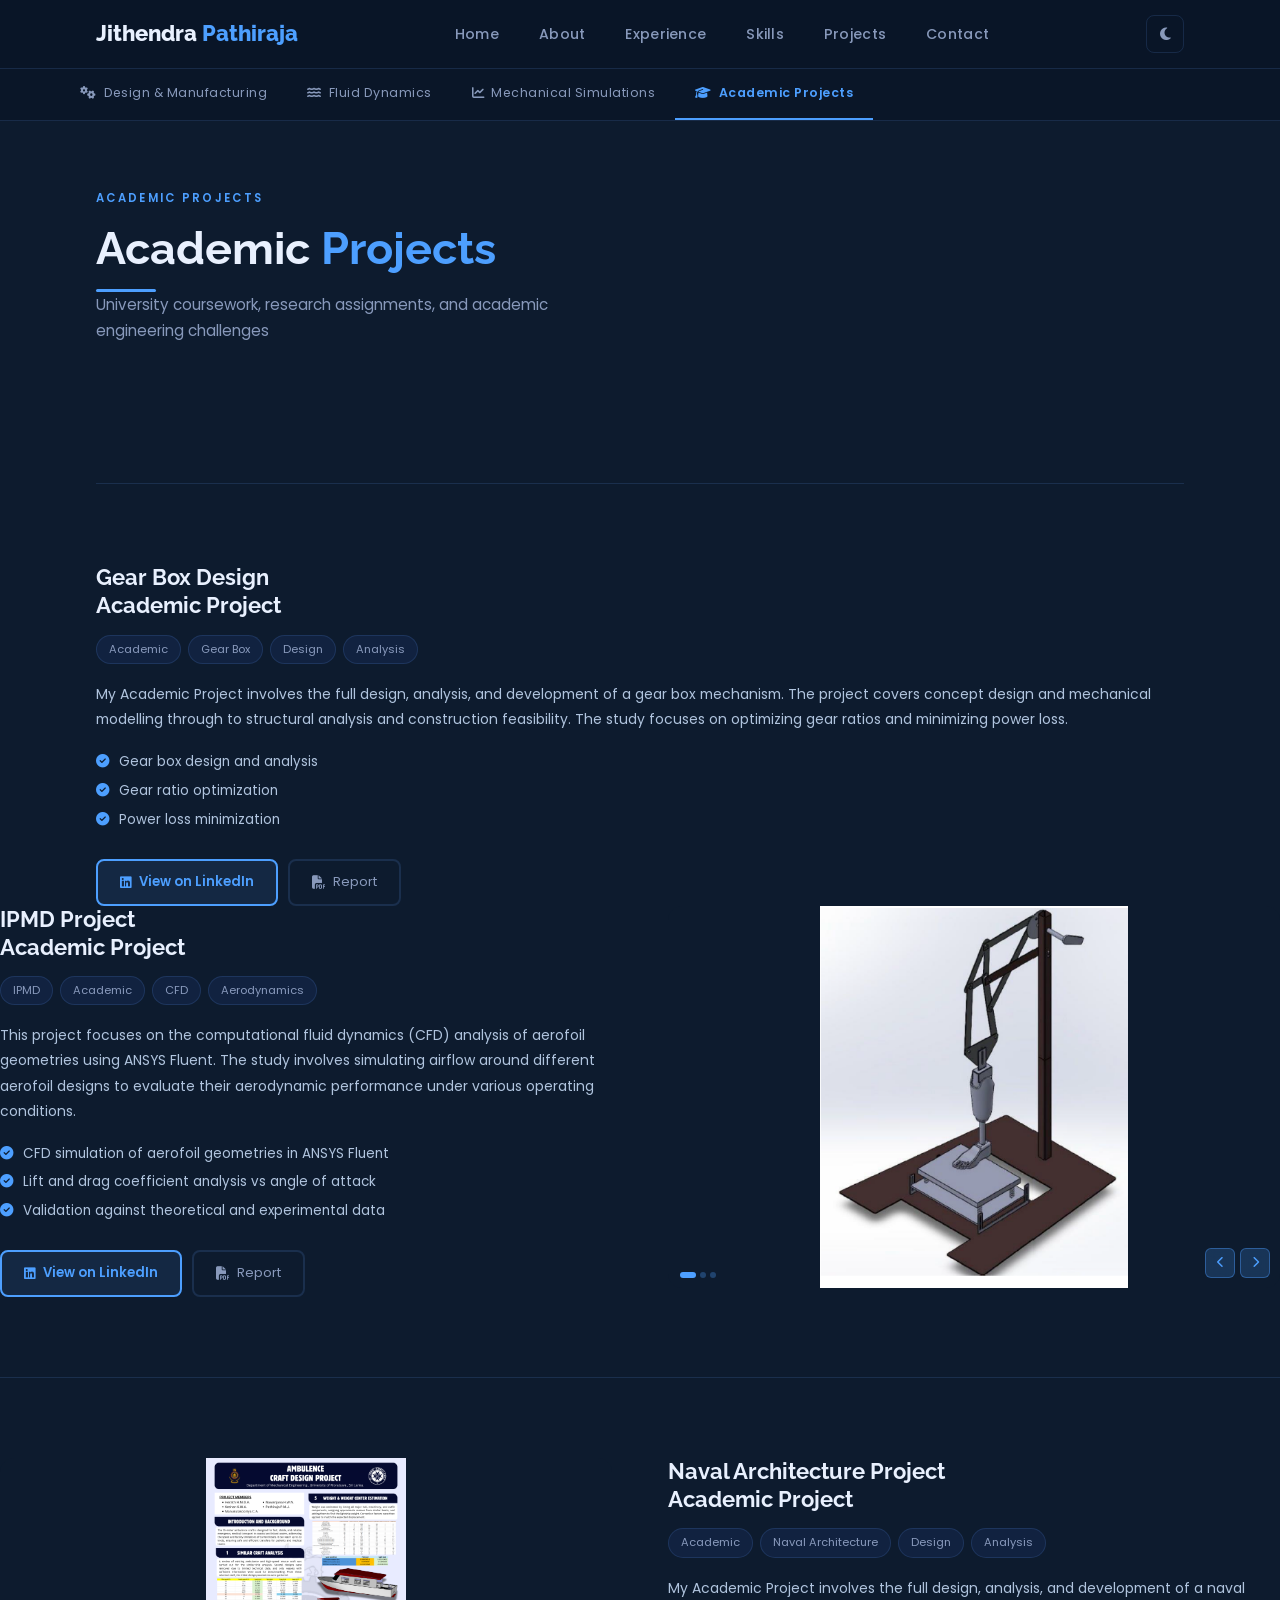
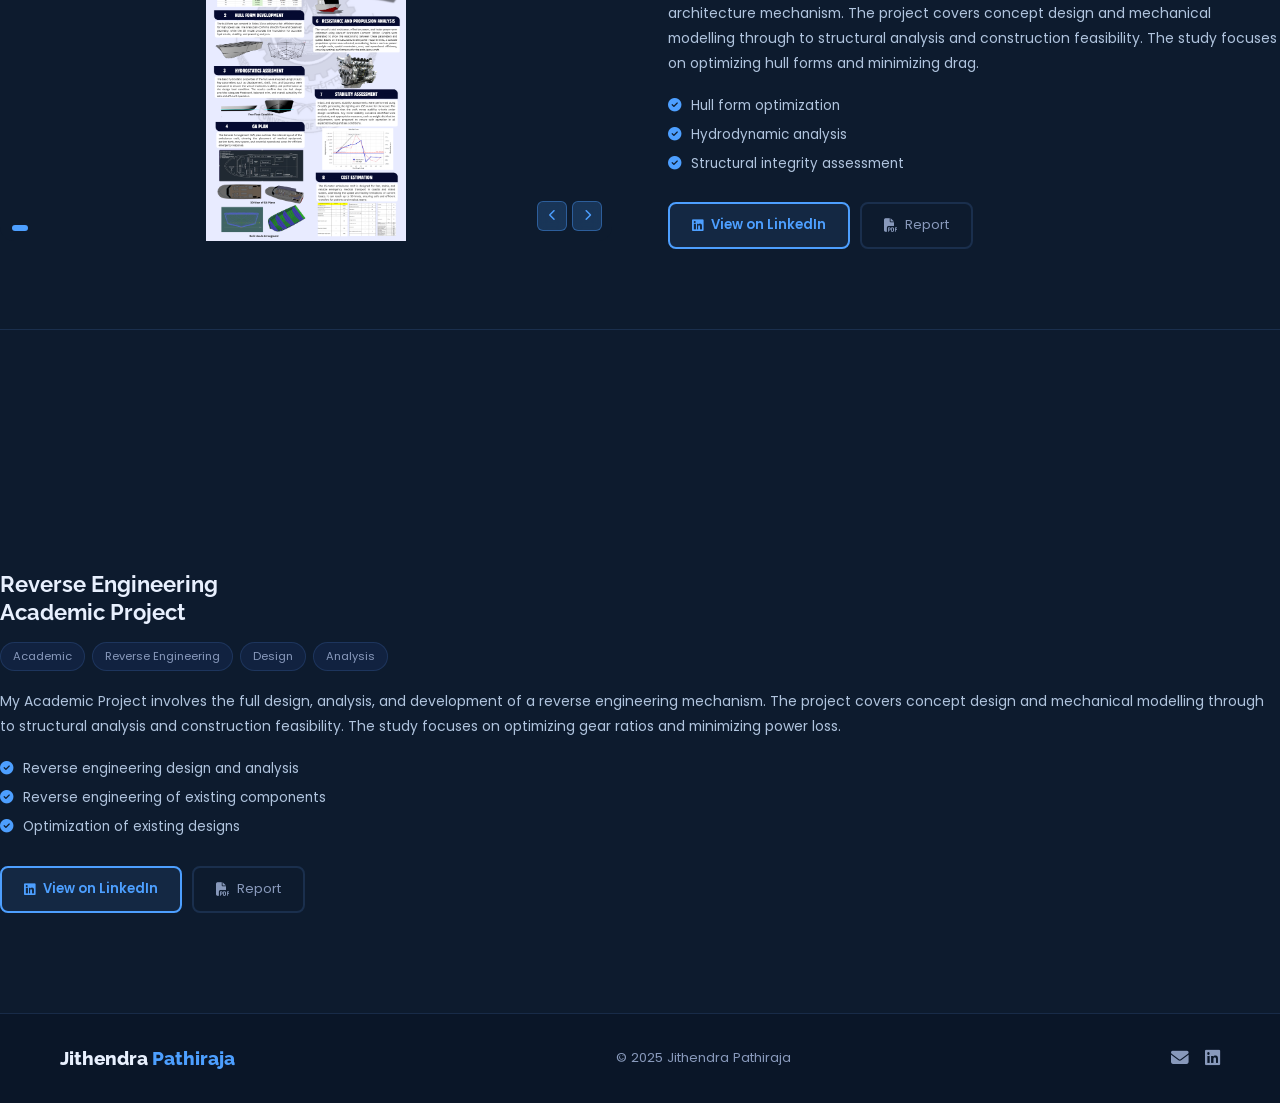
==== commit 2ed78ec2: "Track PDF files with Git LFS" ====
--- a/academic-projects.html
+++ b/academic-projects.html
@@ -57,21 +57,21 @@
       </a>
     </div> -->
 
-     <!-- Gear Box Design -->
+    <!-- Gear Box Design -->
     <div class="project-card" id="aca1">
-      <div class="project-media">
+      <!-- <div class="project-media">
         <div class="project-slideshow" data-project="aca1">
           <div class="proj-slide-placeholder active">
             <i class="fas fa-flask" style="font-size:2rem;color:var(--accent);"></i>
             <span>Research in Progress</span>
           </div>
-          <!-- <img src="images/projects/fluid-p1/1.png" alt="Hydrodynamic Tunnel" class="proj-slide active" /> -->
-          <div class="proj-slide-controls">
-            <button class="proj-prev"><i class="fas fa-chevron-left"></i></button>
-            <button class="proj-next"><i class="fas fa-chevron-right"></i></button>
-          </div>
-          <div class="proj-dots"></div>
-        </div>
+          <img src="images/projects/academic-p1/1.jpg" alt="Gear box design" class="proj-slide active" />
+          <div class="proj-slide-controls">
+            <button class="proj-prev"><i class="fas fa-chevron-left"></i></button>
+            <button class="proj-next"><i class="fas fa-chevron-right"></i></button>
+          </div>
+          <div class="proj-dots"></div>
+        </div> -->
       </div>
       <div class="project-info">
         <h3>Gear Box Design<br/>Academic Project</h3>
@@ -83,7 +83,7 @@
           <li><i class="fas fa-check-circle"></i> Gear box design and analysis</li>
           <li><i class="fas fa-check-circle"></i> Gear ratio optimization</li>
           <li><i class="fas fa-check-circle"></i> Power loss minimization</li>
-          <li><i class="fas fa-spinner fa-spin" style="color:var(--accent);"></i> Results and images to be added as project progresses</li>
+          <!-- <li><i class="fas fa-spinner fa-spin" style="color:var(--accent);"></i> Results and images to be added as project progresses</li> -->
         </ul>
         <div class="project-buttons">
           <a href="https://www.linkedin.com/in/jithendra-pathiraja-6a77b5287/" target="_blank" class="btn-proj-primary">
@@ -164,13 +164,52 @@
           <li><i class="fas fa-check-circle"></i> Hull form optimization</li>
           <li><i class="fas fa-check-circle"></i> Hydrodynamic analysis</li>
           <li><i class="fas fa-check-circle"></i> Structural integrity assessment</li>
-          <li><i class="fas fa-spinner fa-spin" style="color:var(--accent);"></i> Results and images to be added as project progresses</li>
+          <!-- <li><i class="fas fa-spinner fa-spin" style="color:var(--accent);"></i> Results and images to be added as project progresses</li> -->
         </ul>
         <div class="project-buttons">
           <a href="https://www.linkedin.com/in/jithendra-pathiraja-6a77b5287/" target="_blank" class="btn-proj-primary">
             <i class="fab fa-linkedin"></i> View on LinkedIn
           </a>
           <a href="reports/naval-architecture-report.pdf" target="_blank" class="btn-proj-outline">
+            <i class="fas fa-file-pdf"></i> Report
+          </a>
+        </div>
+      </div>
+    </div>
+
+    <!-- Reverse Engineering Project -->
+    <div class="project-card" id="aca1">
+      <!-- <div class="project-media">
+        <div class="project-slideshow" data-project="aca1">
+          <div class="proj-slide-placeholder active">
+            <i class="fas fa-flask" style="font-size:2rem;color:var(--accent);"></i>
+            <span>Research in Progress</span>
+          </div>
+          <img src="images/projects/academic-p1/1.jpg" alt="Gear box design" class="proj-slide active" />
+          <div class="proj-slide-controls">
+            <button class="proj-prev"><i class="fas fa-chevron-left"></i></button>
+            <button class="proj-next"><i class="fas fa-chevron-right"></i></button>
+          </div>
+          <div class="proj-dots"></div>
+        </div> -->
+      </div>
+      <div class="project-info">
+        <h3>Reverse Engineering<br/>Academic Project</h3>
+        <div class="project-tags">
+          <span>Academic</span><span>Reverse Engineering</span><span>Design</span><span>Analysis</span>
+        </div>
+        <p>My Academic Project involves the full design, analysis, and development of a reverse engineering mechanism. The project covers concept design and mechanical modelling through to structural analysis and construction feasibility. The study focuses on optimizing gear ratios and minimizing power loss.</p>
+        <ul class="project-highlights">
+          <li><i class="fas fa-check-circle"></i> Reverse engineering design and analysis</li>
+          <li><i class="fas fa-check-circle"></i> Reverse engineering of existing components</li>
+          <li><i class="fas fa-check-circle"></i> Optimization of existing designs</li>
+          <!-- <li><i class="fas fa-spinner fa-spin" style="color:var(--accent);"></i> Results and images to be added as project progresses</li> -->
+        </ul>
+        <div class="project-buttons">
+          <a href="https://www.linkedin.com/in/jithendra-pathiraja-6a77b5287/" target="_blank" class="btn-proj-primary">
+            <i class="fab fa-linkedin"></i> View on LinkedIn
+          </a>
+          <a href="reports/reverse-engineering-report.pdf" target="_blank" class="btn-proj-outline">
             <i class="fas fa-file-pdf"></i> Report
           </a>
         </div>
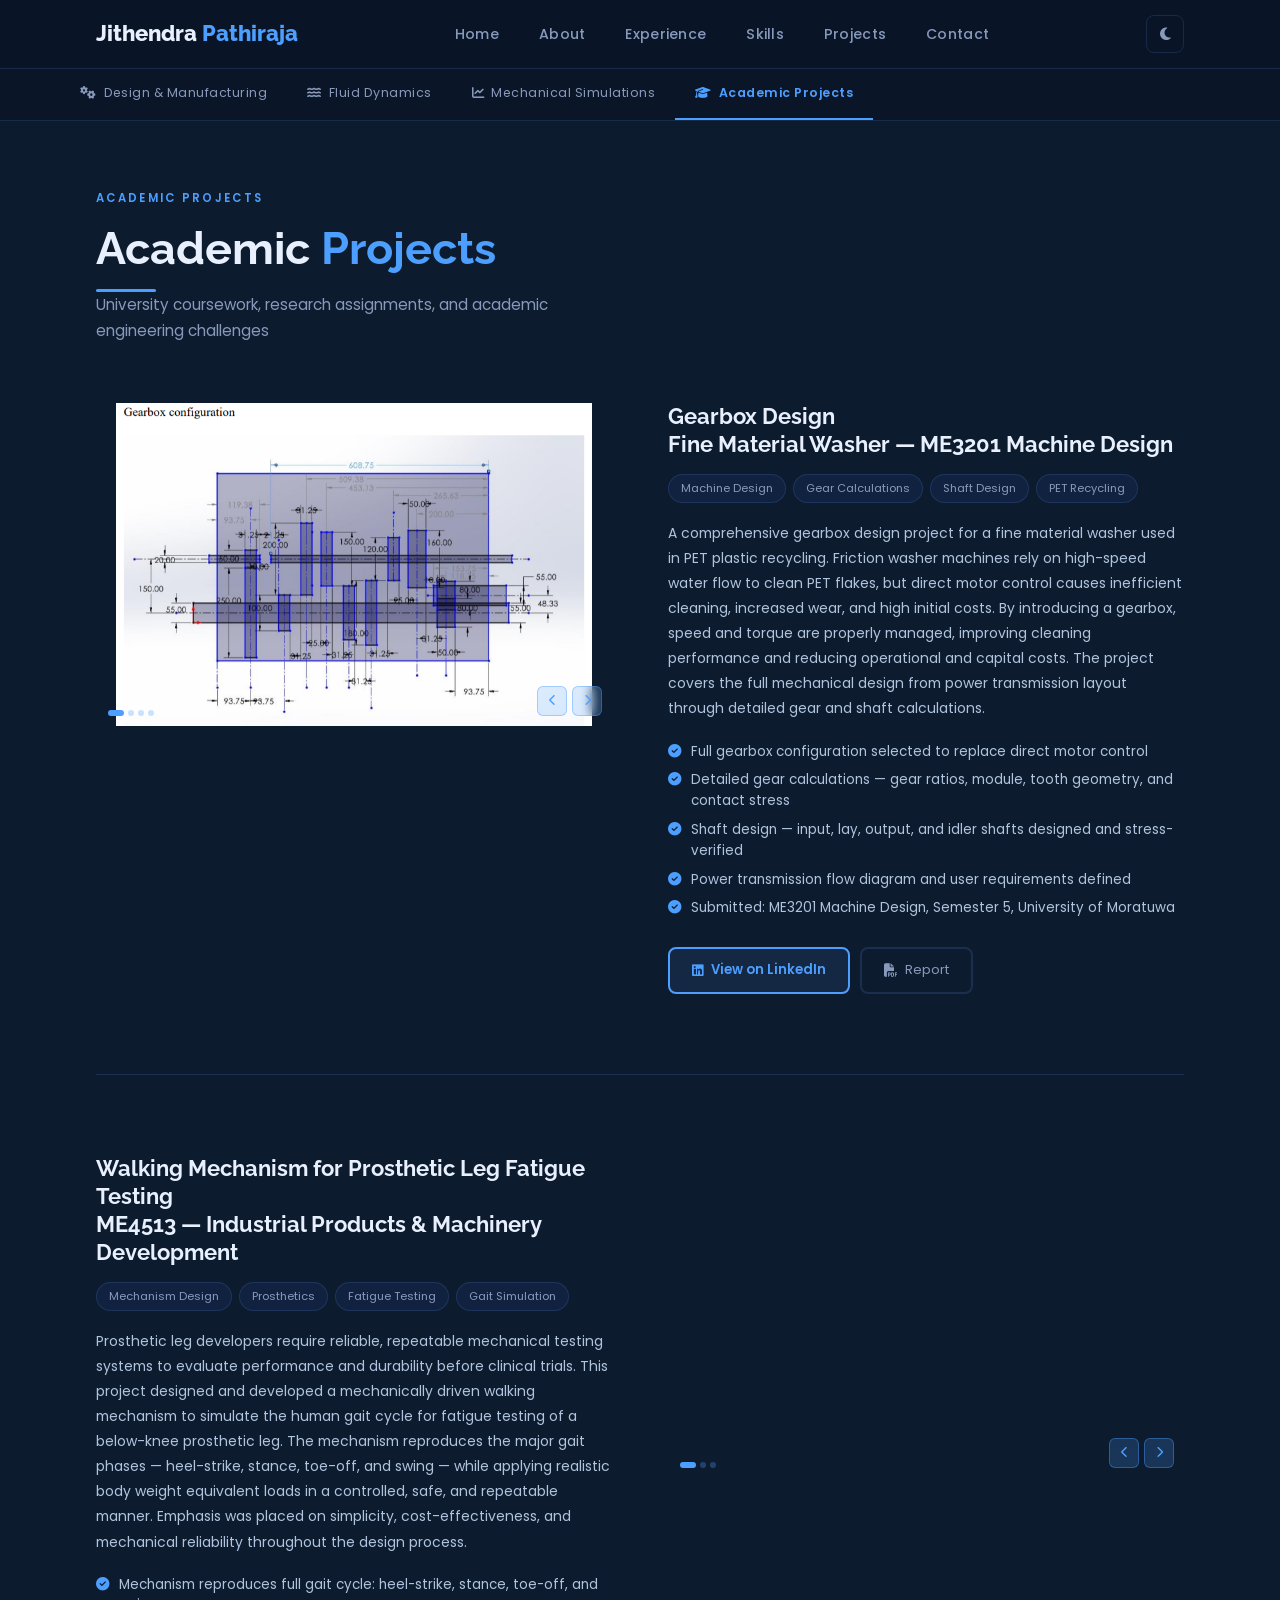
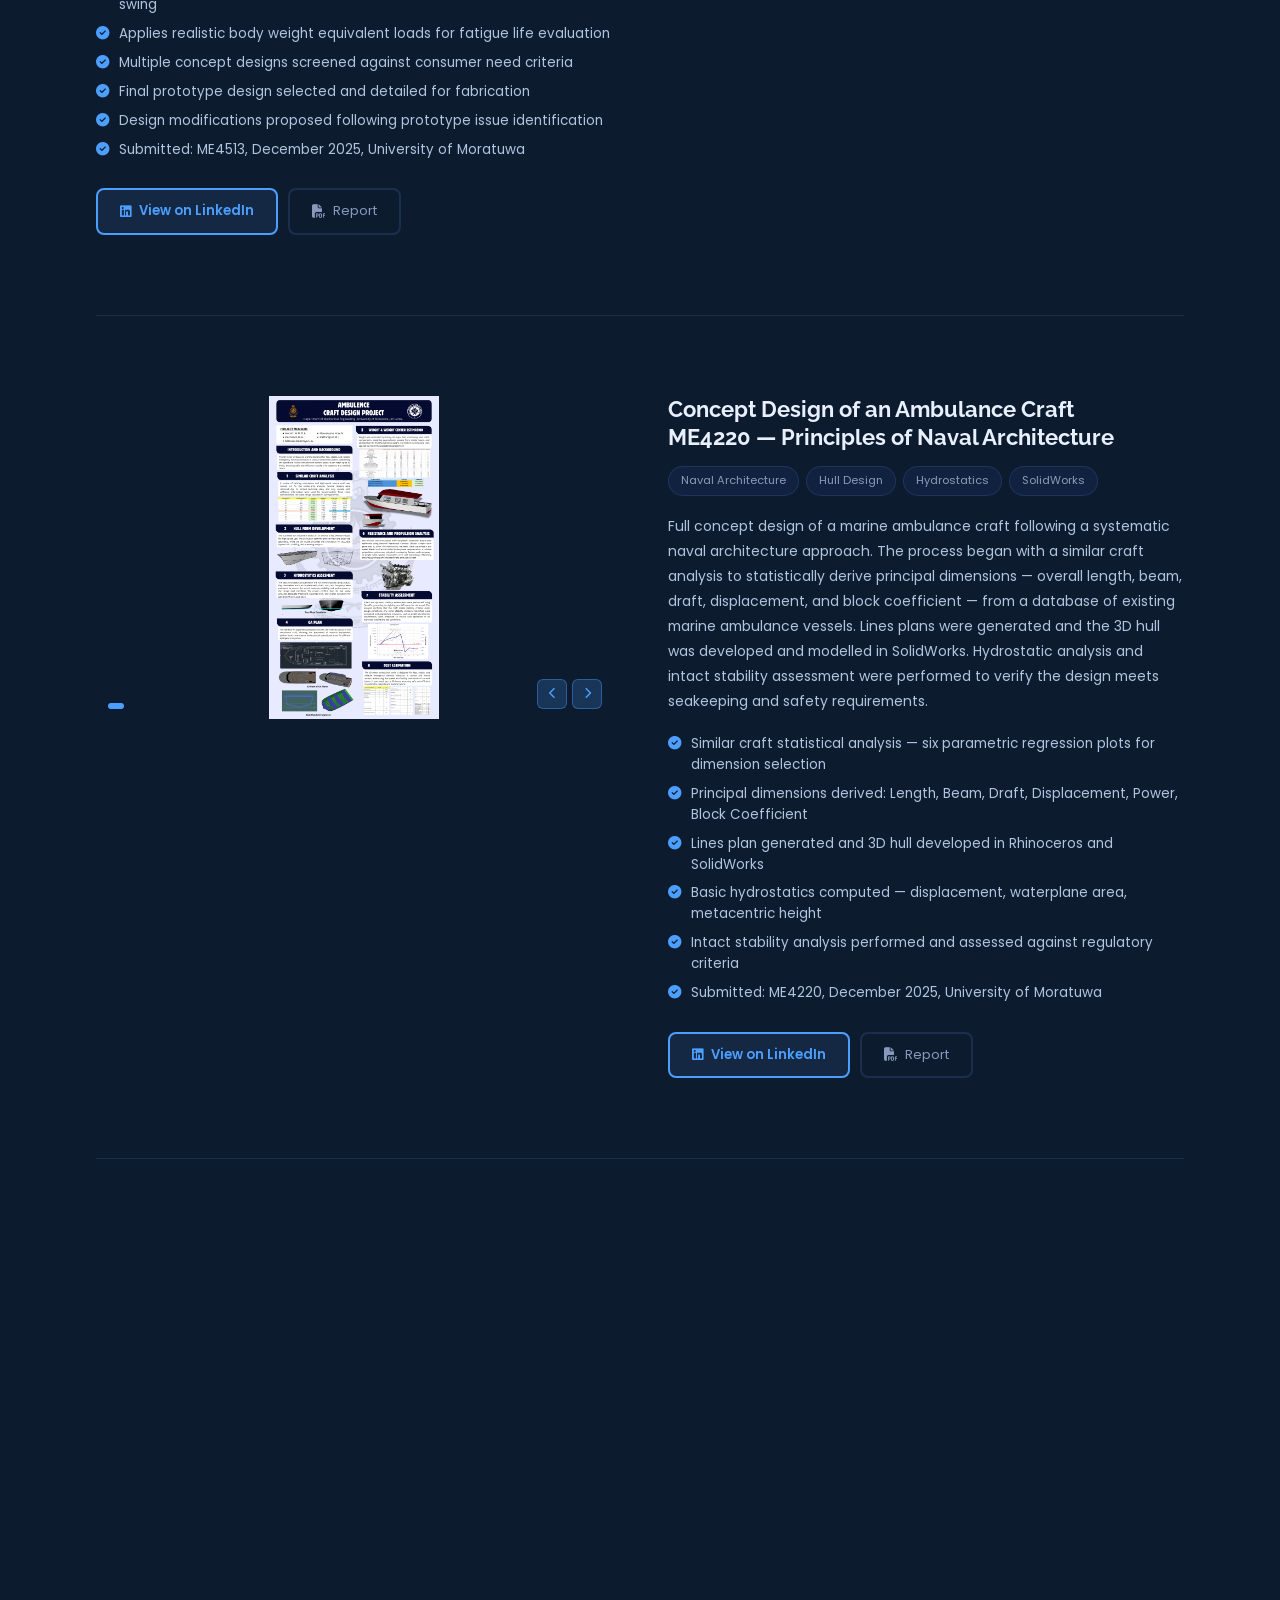
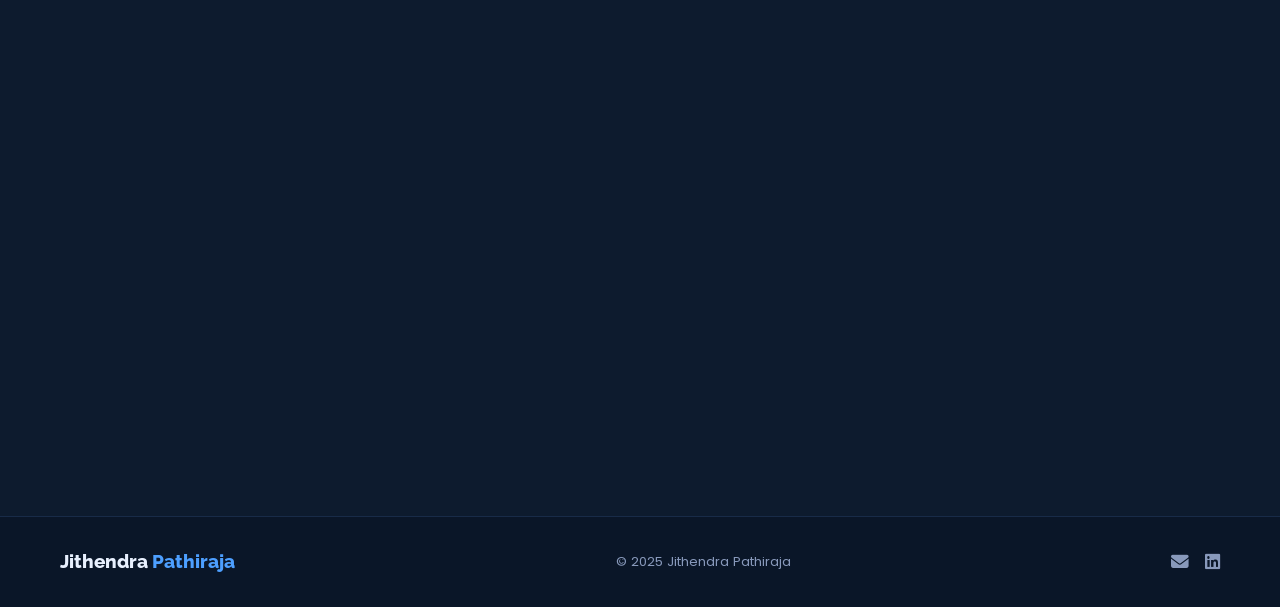
==== commit 34e932d9: "Track PDF files with Git LFS" ====
--- a/academic-projects.html
+++ b/academic-projects.html
@@ -47,43 +47,38 @@
 
 <section class="projects-section">
   <div class="container">
-    <!-- <div class="more-projects-notice">
-      <i class="fas fa-graduation-cap"></i>
-      <h3>Academic Projects Coming Soon</h3>
-      <p>Academic project details, photos, and reports will be added here shortly. These include mechatronics systems (Arduino, Raspberry Pi, OpenCV), thermodynamics coursework, and fluid mechanics assignments from the University of Moratuwa.</p>
-      <br/>
-      <a href="mailto:jithendrapathiraja3434@gmail.com" class="btn-proj-primary" style="display:inline-flex;margin-top:8px;">
-        <i class="fas fa-envelope"></i>&nbsp; Contact for details
-      </a>
-    </div> -->
-
-    <!-- Gear Box Design -->
+
+    <!-- PROJECT 1: Gear Box Design -->
     <div class="project-card" id="aca1">
-      <!-- <div class="project-media">
+      <div class="project-media">
         <div class="project-slideshow" data-project="aca1">
-          <div class="proj-slide-placeholder active">
-            <i class="fas fa-flask" style="font-size:2rem;color:var(--accent);"></i>
-            <span>Research in Progress</span>
-          </div>
-          <img src="images/projects/academic-p1/1.jpg" alt="Gear box design" class="proj-slide active" />
-          <div class="proj-slide-controls">
-            <button class="proj-prev"><i class="fas fa-chevron-left"></i></button>
-            <button class="proj-next"><i class="fas fa-chevron-right"></i></button>
-          </div>
-          <div class="proj-dots"></div>
-        </div> -->
-      </div>
-      <div class="project-info">
-        <h3>Gear Box Design<br/>Academic Project</h3>
-        <div class="project-tags">
-          <span>Academic</span><span>Gear Box</span><span>Design</span><span>Analysis</span>
-        </div>
-        <p>My Academic Project involves the full design, analysis, and development of a gear box mechanism. The project covers concept design and mechanical modelling through to structural analysis and construction feasibility. The study focuses on optimizing gear ratios and minimizing power loss.</p>
-        <ul class="project-highlights">
-          <li><i class="fas fa-check-circle"></i> Gear box design and analysis</li>
-          <li><i class="fas fa-check-circle"></i> Gear ratio optimization</li>
-          <li><i class="fas fa-check-circle"></i> Power loss minimization</li>
-          <!-- <li><i class="fas fa-spinner fa-spin" style="color:var(--accent);"></i> Results and images to be added as project progresses</li> -->
+          <img src="images/projects/academic-p1/1.png" alt="Gearbox Design" class="proj-slide active" onerror="this.classList.remove('active');this.nextElementSibling.classList.add('active');" />
+          <img src="images/projects/academic-p1/2.png" alt="Gearbox Design" class="proj-slide active" onerror="this.classList.remove('active');this.nextElementSibling.classList.add('active');" />
+          <img src="images/projects/academic-p1/3.png" alt="Gearbox Design" class="proj-slide active" onerror="this.classList.remove('active');this.nextElementSibling.classList.add('active');" />
+          <img src="images/projects/academic-p1/4.png" alt="Gearbox Design" class="proj-slide active" onerror="this.classList.remove('active');this.nextElementSibling.classList.add('active');" />
+          <!-- <div class="proj-slide-placeholder">
+            <i class="fas fa-cog" style="font-size:2rem;color:var(--accent);"></i>
+            <span>Gearbox Design</span>
+          </div> -->
+          <div class="proj-slide-controls">
+            <button class="proj-prev"><i class="fas fa-chevron-left"></i></button>
+            <button class="proj-next"><i class="fas fa-chevron-right"></i></button>
+          </div>
+          <div class="proj-dots"></div>
+        </div>
+      </div>
+      <div class="project-info">
+        <h3>Gearbox Design<br/>Fine Material Washer — ME3201 Machine Design</h3>
+        <div class="project-tags">
+          <span>Machine Design</span><span>Gear Calculations</span><span>Shaft Design</span><span>PET Recycling</span>
+        </div>
+        <p>A comprehensive gearbox design project for a fine material washer used in PET plastic recycling. Friction washer machines rely on high-speed water flow to clean PET flakes, but direct motor control causes inefficient cleaning, increased wear, and high initial costs. By introducing a gearbox, speed and torque are properly managed, improving cleaning performance and reducing operational and capital costs. The project covers the full mechanical design from power transmission layout through detailed gear and shaft calculations.</p>
+        <ul class="project-highlights">
+          <li><i class="fas fa-check-circle"></i> Full gearbox configuration selected to replace direct motor control</li>
+          <li><i class="fas fa-check-circle"></i> Detailed gear calculations — gear ratios, module, tooth geometry, and contact stress</li>
+          <li><i class="fas fa-check-circle"></i> Shaft design — input, lay, output, and idler shafts designed and stress-verified</li>
+          <li><i class="fas fa-check-circle"></i> Power transmission flow diagram and user requirements defined</li>
+          <li><i class="fas fa-check-circle"></i> Submitted: ME3201 Machine Design, Semester 5, University of Moratuwa</li>
         </ul>
         <div class="project-buttons">
           <a href="https://www.linkedin.com/in/jithendra-pathiraja-6a77b5287/" target="_blank" class="btn-proj-primary">
@@ -96,18 +91,14 @@
       </div>
     </div>
 
-    <!-- IPMD Project -->
+    <!-- PROJECT 2: IPMD — Walking Mechanism for Prosthetic Leg Testing -->
     <div class="project-card reverse" id="aca2">
       <div class="project-media">
         <div class="project-slideshow" data-project="aca2">
-          <!-- <div class="proj-slide-placeholder active">
-            <i class="fas fa-wind" style="font-size:2rem;color:var(--accent);"></i>
-            <span>Photos Coming Soon</span>
-          </div> -->
           <video class="proj-video active" id="IPMDVideo" muted loop playsinline autoplay>
             <source src="videos/ipmd/video.mp4" type="video/mp4" />
           </video>
-          <img src="images/projects/academic-p2/1.png" alt="IPMD Project" class="proj-slide active" />
+          <img src="images/projects/academic-p2/1.png" alt="IPMD Project" class="proj-slide" />
           <img src="images/projects/academic-p2/2.png" alt="IPMD Project" class="proj-slide" />
           <div class="proj-slide-controls">
             <button class="proj-prev"><i class="fas fa-chevron-left"></i></button>
@@ -117,15 +108,18 @@
         </div>
       </div>
       <div class="project-info">
-        <h3>IPMD Project<br/>Academic Project</h3>
-        <div class="project-tags">
-          <span>IPMD</span><span>Academic</span><span>CFD</span><span>Aerodynamics</span>
-        </div>
-        <p>This project focuses on the computational fluid dynamics (CFD) analysis of aerofoil geometries using ANSYS Fluent. The study involves simulating airflow around different aerofoil designs to evaluate their aerodynamic performance under various operating conditions.</p>
-        <ul class="project-highlights">
-          <li><i class="fas fa-check-circle"></i> CFD simulation of aerofoil geometries in ANSYS Fluent</li>
-          <li><i class="fas fa-check-circle"></i> Lift and drag coefficient analysis vs angle of attack</li>
-          <li><i class="fas fa-check-circle"></i> Validation against theoretical and experimental data</li>
+        <h3>Walking Mechanism for Prosthetic Leg Fatigue Testing<br/>ME4513 — Industrial Products &amp; Machinery Development</h3>
+        <div class="project-tags">
+          <span>Mechanism Design</span><span>Prosthetics</span><span>Fatigue Testing</span><span>Gait Simulation</span>
+        </div>
+        <p>Prosthetic leg developers require reliable, repeatable mechanical testing systems to evaluate performance and durability before clinical trials. This project designed and developed a mechanically driven walking mechanism to simulate the human gait cycle for fatigue testing of a below-knee prosthetic leg. The mechanism reproduces the major gait phases — heel-strike, stance, toe-off, and swing — while applying realistic body weight equivalent loads in a controlled, safe, and repeatable manner. Emphasis was placed on simplicity, cost-effectiveness, and mechanical reliability throughout the design process.</p>
+        <ul class="project-highlights">
+          <li><i class="fas fa-check-circle"></i> Mechanism reproduces full gait cycle: heel-strike, stance, toe-off, and swing</li>
+          <li><i class="fas fa-check-circle"></i> Applies realistic body weight equivalent loads for fatigue life evaluation</li>
+          <li><i class="fas fa-check-circle"></i> Multiple concept designs screened against consumer need criteria</li>
+          <li><i class="fas fa-check-circle"></i> Final prototype design selected and detailed for fabrication</li>
+          <li><i class="fas fa-check-circle"></i> Design modifications proposed following prototype issue identification</li>
+          <li><i class="fas fa-check-circle"></i> Submitted: ME4513, December 2025, University of Moratuwa</li>
         </ul>
         <div class="project-buttons">
           <a href="https://www.linkedin.com/in/jithendra-pathiraja-6a77b5287/" target="_blank" class="btn-proj-primary">
@@ -138,72 +132,73 @@
       </div>
     </div>
 
-     <!--Naval Architecture Project-->
+    <!-- PROJECT 3: Naval Architecture — Ambulance Craft -->
     <div class="project-card" id="aca3">
       <div class="project-media">
         <div class="project-slideshow" data-project="aca3">
-          <!-- <div class="proj-slide-placeholder active">
-            <i class="fas fa-flask" style="font-size:2rem;color:var(--accent);"></i>
-            <span>Research in Progress</span>
+          <img src="images/projects/academic-p3/1.png" alt="Naval Architecture Project" class="proj-slide active" />
+          <div class="proj-slide-controls">
+            <button class="proj-prev"><i class="fas fa-chevron-left"></i></button>
+            <button class="proj-next"><i class="fas fa-chevron-right"></i></button>
+          </div>
+          <div class="proj-dots"></div>
+        </div>
+      </div>
+      <div class="project-info">
+        <h3>Concept Design of an Ambulance Craft<br/>ME4220 — Principles of Naval Architecture</h3>
+        <div class="project-tags">
+          <span>Naval Architecture</span><span>Hull Design</span><span>Hydrostatics</span><span>SolidWorks</span>
+        </div>
+        <p>Full concept design of a marine ambulance craft following a systematic naval architecture approach. The process began with a similar craft analysis to statistically derive principal dimensions — overall length, beam, draft, displacement, and block coefficient — from a database of existing marine ambulance vessels. Lines plans were generated and the 3D hull was developed and modelled in SolidWorks. Hydrostatic analysis and intact stability assessment were performed to verify the design meets seakeeping and safety requirements.</p>
+        <ul class="project-highlights">
+          <li><i class="fas fa-check-circle"></i> Similar craft statistical analysis — six parametric regression plots for dimension selection</li>
+          <li><i class="fas fa-check-circle"></i> Principal dimensions derived: Length, Beam, Draft, Displacement, Power, Block Coefficient</li>
+          <li><i class="fas fa-check-circle"></i> Lines plan generated and 3D hull developed in Rhinoceros and SolidWorks</li>
+          <li><i class="fas fa-check-circle"></i> Basic hydrostatics computed — displacement, waterplane area, metacentric height</li>
+          <li><i class="fas fa-check-circle"></i> Intact stability analysis performed and assessed against regulatory criteria</li>
+          <li><i class="fas fa-check-circle"></i> Submitted: ME4220, December 2025, University of Moratuwa</li>
+        </ul>
+        <div class="project-buttons">
+          <a href="https://www.linkedin.com/in/jithendra-pathiraja-6a77b5287/" target="_blank" class="btn-proj-primary">
+            <i class="fab fa-linkedin"></i> View on LinkedIn
+          </a>
+          <a href="reports/naval-architecture-report.pdf" target="_blank" class="btn-proj-outline">
+            <i class="fas fa-file-pdf"></i> Report
+          </a>
+        </div>
+      </div>
+    </div>
+
+    <!-- PROJECT 4: Reverse Engineering — Bicycle Air Pump -->
+    <div class="project-card reverse" id="aca4">
+      <div class="project-media">
+        <div class="project-slideshow" data-project="aca4">
+          <img src="images/projects/academic-p4/1.jpeg" alt="Reverse Engineering" class="proj-slide active" onerror="this.classList.remove('active');this.nextElementSibling.classList.add('active');" />
+          <!-- <div class="proj-slide-placeholder">
+            <i class="fas fa-search" style="font-size:2rem;color:var(--accent);"></i>
+            <span>Reverse Engineering</span>
           </div> -->
-          <img src="images/projects/academic-p3/1.png" alt="Naval Architecture Project" class="proj-slide active" />
-          <div class="proj-slide-controls">
-            <button class="proj-prev"><i class="fas fa-chevron-left"></i></button>
-            <button class="proj-next"><i class="fas fa-chevron-right"></i></button>
-          </div>
-          <div class="proj-dots"></div>
-        </div>
-      </div>
-      <div class="project-info">
-        <h3>Naval Architecture Project<br/>Academic Project</h3>
-        <div class="project-tags">
-          <span>Academic</span><span>Naval Architecture</span><span>Design</span><span>Analysis</span>
-        </div>
-        <p>My Academic Project involves the full design, analysis, and development of a naval architecture mechanism. The project covers concept design and mechanical modelling through to structural analysis and construction feasibility. The study focuses on optimizing hull forms and minimizing drag.</p>
-        <ul class="project-highlights">
-          <li><i class="fas fa-check-circle"></i> Hull form optimization</li>
-          <li><i class="fas fa-check-circle"></i> Hydrodynamic analysis</li>
-          <li><i class="fas fa-check-circle"></i> Structural integrity assessment</li>
-          <!-- <li><i class="fas fa-spinner fa-spin" style="color:var(--accent);"></i> Results and images to be added as project progresses</li> -->
-        </ul>
-        <div class="project-buttons">
-          <a href="https://www.linkedin.com/in/jithendra-pathiraja-6a77b5287/" target="_blank" class="btn-proj-primary">
-            <i class="fab fa-linkedin"></i> View on LinkedIn
-          </a>
-          <a href="reports/naval-architecture-report.pdf" target="_blank" class="btn-proj-outline">
-            <i class="fas fa-file-pdf"></i> Report
-          </a>
-        </div>
-      </div>
-    </div>
-
-    <!-- Reverse Engineering Project -->
-    <div class="project-card" id="aca1">
-      <!-- <div class="project-media">
-        <div class="project-slideshow" data-project="aca1">
-          <div class="proj-slide-placeholder active">
-            <i class="fas fa-flask" style="font-size:2rem;color:var(--accent);"></i>
-            <span>Research in Progress</span>
-          </div>
-          <img src="images/projects/academic-p1/1.jpg" alt="Gear box design" class="proj-slide active" />
-          <div class="proj-slide-controls">
-            <button class="proj-prev"><i class="fas fa-chevron-left"></i></button>
-            <button class="proj-next"><i class="fas fa-chevron-right"></i></button>
-          </div>
-          <div class="proj-dots"></div>
-        </div> -->
-      </div>
-      <div class="project-info">
-        <h3>Reverse Engineering<br/>Academic Project</h3>
-        <div class="project-tags">
-          <span>Academic</span><span>Reverse Engineering</span><span>Design</span><span>Analysis</span>
-        </div>
-        <p>My Academic Project involves the full design, analysis, and development of a reverse engineering mechanism. The project covers concept design and mechanical modelling through to structural analysis and construction feasibility. The study focuses on optimizing gear ratios and minimizing power loss.</p>
-        <ul class="project-highlights">
-          <li><i class="fas fa-check-circle"></i> Reverse engineering design and analysis</li>
-          <li><i class="fas fa-check-circle"></i> Reverse engineering of existing components</li>
-          <li><i class="fas fa-check-circle"></i> Optimization of existing designs</li>
-          <!-- <li><i class="fas fa-spinner fa-spin" style="color:var(--accent);"></i> Results and images to be added as project progresses</li> -->
+          <div class="proj-slide-controls">
+            <button class="proj-prev"><i class="fas fa-chevron-left"></i></button>
+            <button class="proj-next"><i class="fas fa-chevron-right"></i></button>
+          </div>
+          <div class="proj-dots"></div>
+        </div>
+      </div>
+      <div class="project-info">
+        <h3>Reverse Engineering — Bicycle Air Pump<br/>ME2171 — Manufacturing Engineering</h3>
+        <div class="project-tags">
+          <span>Reverse Engineering</span><span>Material Identification</span><span>SolidWorks</span><span>Manufacturing Analysis</span>
+        </div>
+        <p>A comprehensive reverse engineering study of a handheld bicycle air pump, dissecting and analysing constituent components to evaluate materials, manufacturing processes, and design limitations. Selected components including the pump barrel were systematically examined for material composition, manufacturing method, and structural performance. 3D CAD models were created in SolidWorks for all selected components, enabling detailed analysis of geometry, tolerances, and potential design modifications. The study identified opportunities for improvement through alternative materials and shape modifications to increase durability and load-bearing capacity.</p>
+        <ul class="project-highlights">
+          <li><i class="fas fa-check-circle"></i> Systematic disassembly and documentation of all pump components</li>
+          <li><i class="fas fa-check-circle"></i> Material identification — composition, hardness, and manufacturing suitability assessed</li>
+          <li><i class="fas fa-check-circle"></i> Casting and forming process analysis for each selected component</li>
+          <li><i class="fas fa-check-circle"></i> Non-metallic manufacturing process evaluation for applicable components</li>
+          <li><i class="fas fa-check-circle"></i> Full 3D SolidWorks models created for selected components</li>
+          <li><i class="fas fa-check-circle"></i> Design modification proposals for improved durability and load-bearing capacity</li>
+          <li><i class="fas fa-check-circle"></i> Submitted: ME2171 Manufacturing Engineering, Semester 4, University of Moratuwa</li>
         </ul>
         <div class="project-buttons">
           <a href="https://www.linkedin.com/in/jithendra-pathiraja-6a77b5287/" target="_blank" class="btn-proj-primary">
@@ -231,5 +226,13 @@
 </footer>
 
 <script src="script.js"></script>
+<script>
+  document.addEventListener('DOMContentLoaded', function () {
+    const video = document.getElementById('IPMDVideo');
+    if (video) {
+      video.play().catch(function () {});
+    }
+  });
+</script>
 </body>
 </html>
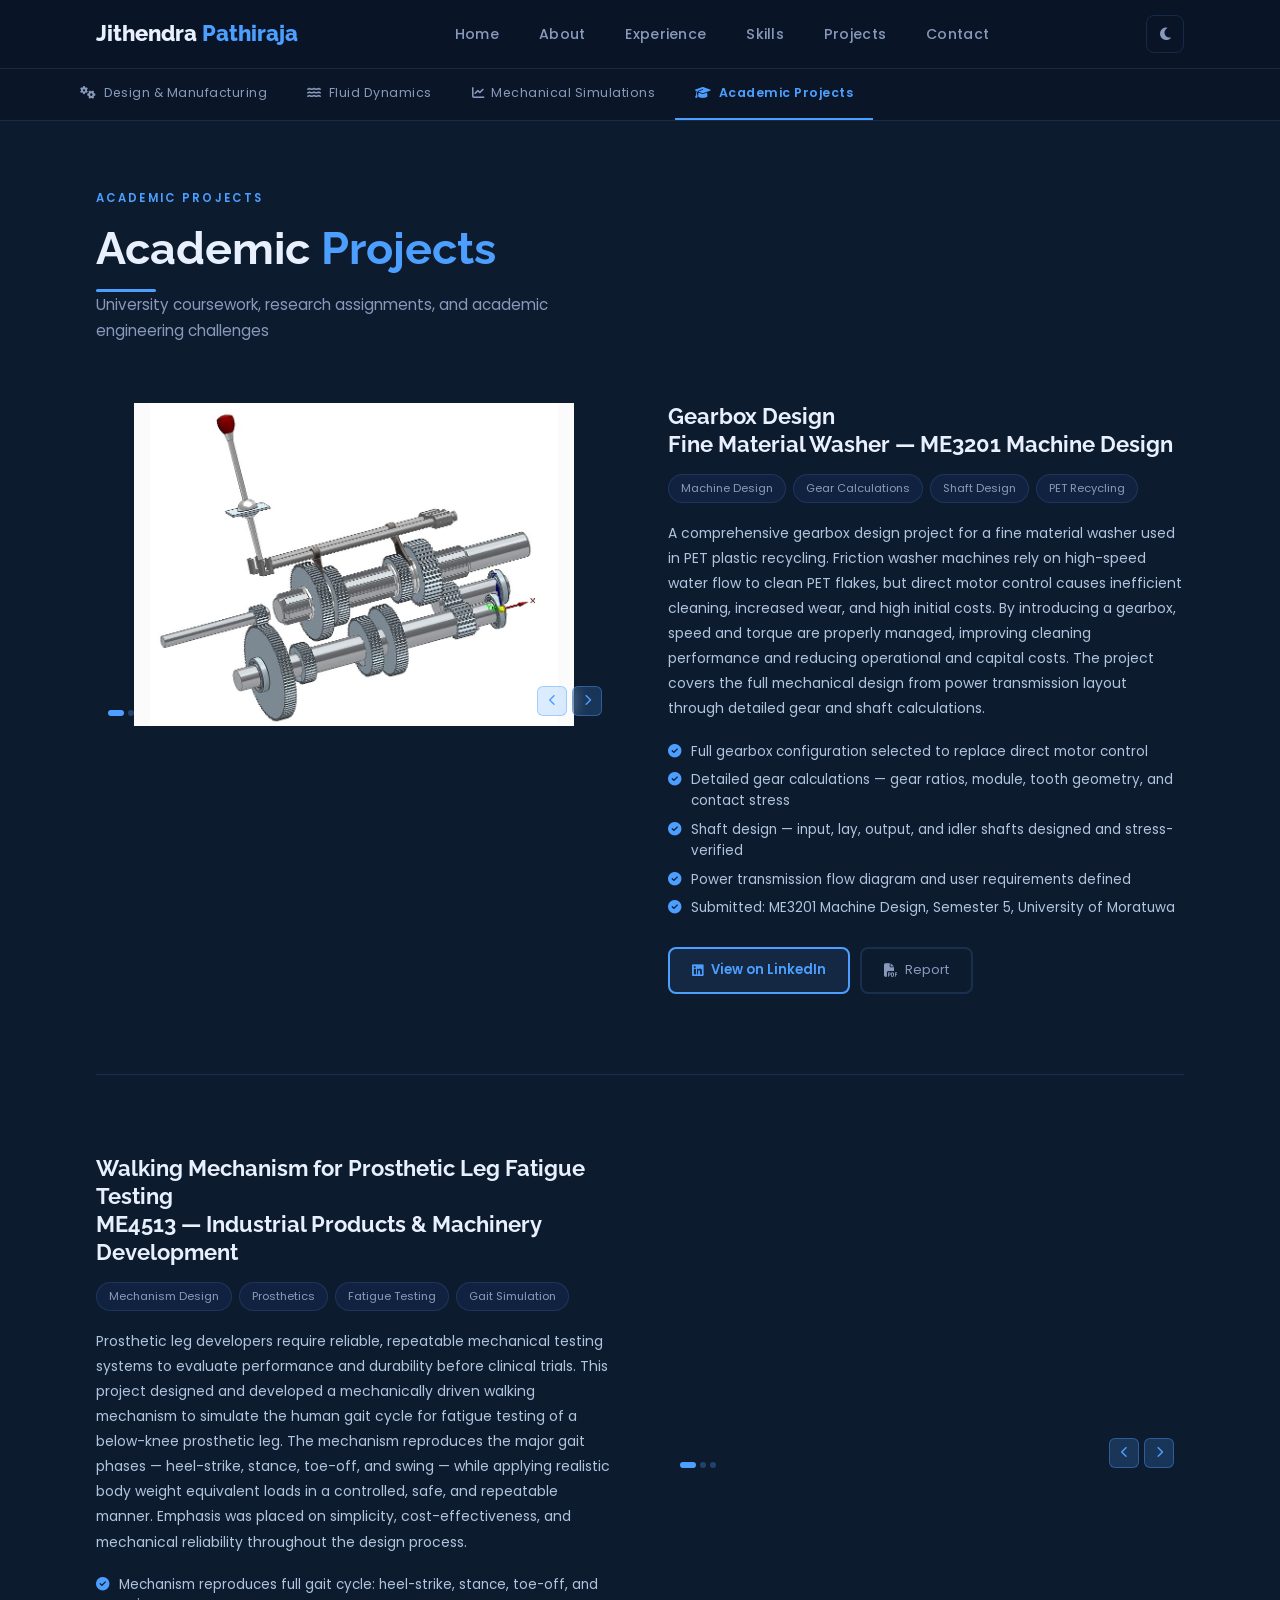
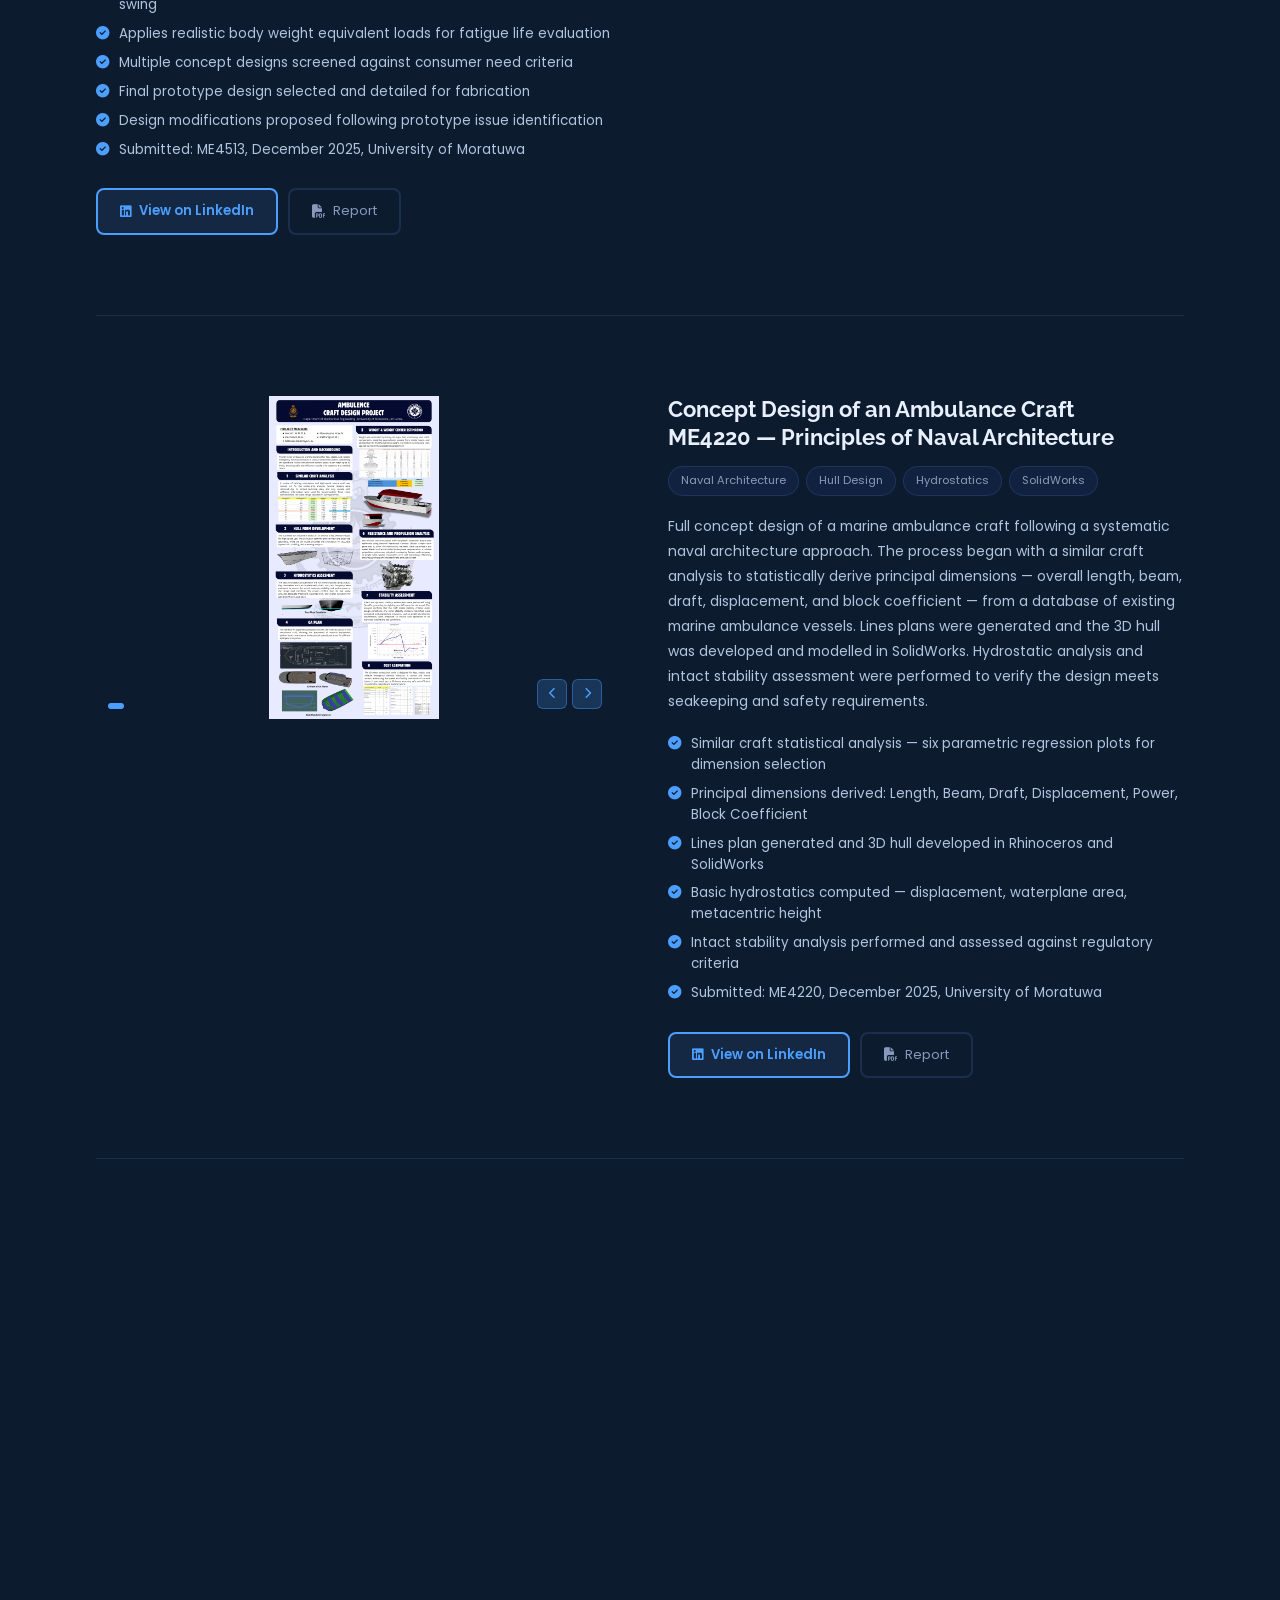
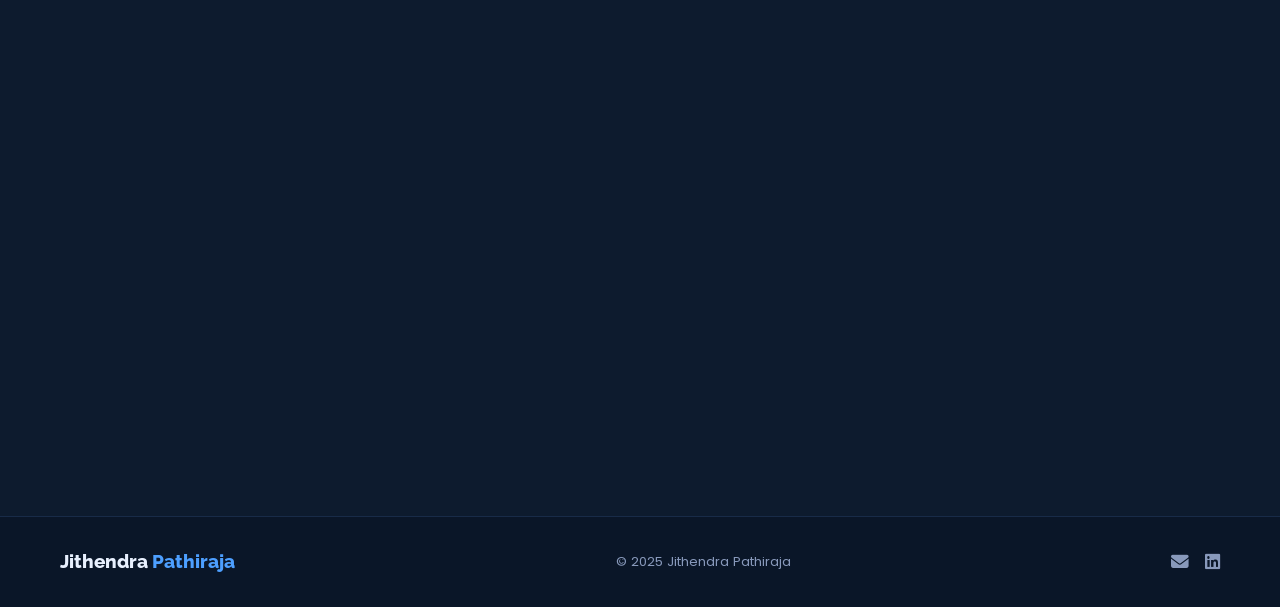
==== commit fe180cec: "Update pages: final year project page, layout, styles" ====
--- a/academic-projects.html
+++ b/academic-projects.html
@@ -52,10 +52,8 @@
     <div class="project-card" id="aca1">
       <div class="project-media">
         <div class="project-slideshow" data-project="aca1">
-          <img src="images/projects/academic-p1/1.png" alt="Gearbox Design" class="proj-slide active" onerror="this.classList.remove('active');this.nextElementSibling.classList.add('active');" />
-          <img src="images/projects/academic-p1/2.png" alt="Gearbox Design" class="proj-slide active" onerror="this.classList.remove('active');this.nextElementSibling.classList.add('active');" />
-          <img src="images/projects/academic-p1/3.png" alt="Gearbox Design" class="proj-slide active" onerror="this.classList.remove('active');this.nextElementSibling.classList.add('active');" />
-          <img src="images/projects/academic-p1/4.png" alt="Gearbox Design" class="proj-slide active" onerror="this.classList.remove('active');this.nextElementSibling.classList.add('active');" />
+          <img src="images/projects/academic-p1/1.jpeg" alt="Gearbox Design" class="proj-slide active" onerror="this.classList.remove('active');this.nextElementSibling.classList.add('active');" />
+          <img src="images/projects/academic-p1/2.jpeg" alt="Gearbox Design" class="proj-slide active" onerror="this.classList.remove('active');this.nextElementSibling.classList.add('active');" />
           <!-- <div class="proj-slide-placeholder">
             <i class="fas fa-cog" style="font-size:2rem;color:var(--accent);"></i>
             <span>Gearbox Design</span>
--- a/style.css
+++ b/style.css
@@ -512,6 +512,9 @@
 .proj-subnav a { display: inline-flex; align-items: center; gap: 7px; padding: 14px 20px; font-size: 0.78rem; letter-spacing: 0.04em; color: var(--text-muted); border-bottom: 2px solid transparent; white-space: nowrap; transition: color 0.2s; }
 .proj-subnav a:hover { color: var(--accent); }
 .proj-subnav a.active { color: var(--accent); border-bottom-color: var(--accent); font-weight: 600; }
+.proj-subnav a.fyp-nav { color: #e0a730; font-weight: 700; }
+.proj-subnav a.fyp-nav:hover { color: #f4c150; }
+.proj-subnav a.fyp-nav.active { color: #e0a730; border-bottom-color: #e0a730; }
 
 .projects-section { padding: 0 0 100px; }
 .projects-section .container { max-width: 1160px; margin: 0 auto; padding: 0 36px; }
@@ -607,4 +610,76 @@
 @media (max-width: 480px) {
   .hero-name { font-size: 2.4rem; }
   .hero-photo-wrap { width: 180px; height: 210px; }
-}+}
+/* =============================================
+   FINAL YEAR PROJECT — FLAGSHIP HIGHLIGHT
+   ============================================= */
+.fyp-showcase {
+  display: grid; grid-template-columns: 1.1fr 1fr; gap: 48px; align-items: center;
+  background: linear-gradient(135deg, var(--card2), var(--card));
+  border: 2px solid #e0a730; border-radius: 20px; padding: 36px;
+  margin-bottom: 56px; position: relative; overflow: hidden;
+  box-shadow: 0 24px 60px rgba(224, 167, 48, 0.18);
+  transition: box-shadow 0.3s, transform 0.3s;
+}
+.fyp-showcase:hover { transform: translateY(-4px); box-shadow: 0 30px 75px rgba(224, 167, 48, 0.28); }
+.fyp-showcase::before {
+  content: ''; position: absolute; inset: 0; pointer-events: none; border-radius: 20px;
+  background: radial-gradient(circle at 85% 15%, rgba(224,167,48,0.14), transparent 55%);
+}
+.fyp-ribbon {
+  position: absolute; top: 18px; left: 18px; z-index: 5;
+  background: linear-gradient(135deg, #f4c150, #e0a730); color: #241800;
+  font-weight: 700; font-size: 0.68rem; letter-spacing: 0.08em; text-transform: uppercase;
+  padding: 7px 15px; border-radius: 20px; display: inline-flex; align-items: center; gap: 6px;
+  box-shadow: 0 8px 20px rgba(224, 167, 48, 0.45);
+}
+.fyp-media-wrap { position: relative; border-radius: 14px; overflow: hidden; box-shadow: var(--shadow); }
+.fyp-media-wrap img { width: 100%; height: 100%; object-fit: cover; display: block; aspect-ratio: 16/10; }
+.fyp-body .proj-card-tag { color: #e0a730; }
+.fyp-body h3 { font-family: 'Raleway', sans-serif; font-size: 1.55rem; font-weight: 800; color: var(--text); margin: 10px 0 14px; line-height: 1.3; }
+.fyp-body p { font-size: 0.92rem; color: var(--text-light); line-height: 1.8; margin-bottom: 20px; }
+.btn-fyp-explore {
+  display: inline-flex; align-items: center; gap: 9px; padding: 14px 28px;
+  background: linear-gradient(135deg, #f4c150, #e0a730); color: #241800;
+  border-radius: 9px; font-weight: 700; font-size: 0.88rem; transition: all 0.25s;
+  box-shadow: 0 10px 26px rgba(224, 167, 48, 0.35);
+}
+.btn-fyp-explore:hover { transform: translateY(-2px); box-shadow: 0 16px 34px rgba(224, 167, 48, 0.5); }
+
+.proj-category-title.fyp-title { color: #e0a730; margin-top: 0; }
+.proj-category-title.fyp-title i { color: #e0a730; }
+
+/* Final year project page hero + emphasis */
+.fyp-page-badge {
+  display: inline-flex; align-items: center; gap: 8px; background: linear-gradient(135deg,#f4c150,#e0a730);
+  color: #241800; font-weight: 700; font-size: 0.72rem; letter-spacing: 0.1em; text-transform: uppercase;
+  padding: 8px 18px; border-radius: 20px; margin-bottom: 16px; box-shadow: 0 8px 22px rgba(224,167,48,0.35);
+}
+.project-card.fyp-card {
+  border: 2px solid #e0a730; border-radius: 18px; padding: 44px; box-shadow: 0 24px 60px rgba(224, 167, 48, 0.15); margin-bottom: 60px;
+  display: flex; flex-direction: column; align-items: center;
+}
+.fyp-card .project-media { width: 100%; max-width: 920px; margin: 0 auto; }
+.fyp-card .project-slideshow { aspect-ratio: 16 / 9; }
+.fyp-card .project-info { width: 100%; max-width: 780px; margin: 40px auto 0; }
+.fyp-card .project-info h3 { text-align: center; }
+.fyp-card .project-tags { justify-content: center; }
+.fyp-card .project-buttons { justify-content: center; }
+.fyp-card .fyp-poster-section { width: 100%; text-align: center; }
+.fyp-card .fyp-poster-heading { justify-content: center; }
+.fyp-poster-section { margin-top: 48px; padding-top: 44px; border-top: 1px solid var(--border); }
+.fyp-poster-heading { display: flex; align-items: center; gap: 10px; font-family: 'Raleway', sans-serif; font-size: 1.15rem; font-weight: 700; color: var(--text); margin-bottom: 20px; }
+.fyp-poster-heading i { color: #e0a730; }
+.fyp-poster-frame { display: block; max-width: 620px; margin: 0 auto; border-radius: 12px; overflow: hidden; border: 1px solid var(--border); box-shadow: var(--shadow); transition: transform 0.3s, box-shadow 0.3s; }
+.fyp-poster-frame:hover { transform: scale(1.015); box-shadow: 0 26px 60px rgba(0,0,0,0.3); }
+.fyp-poster-frame img { width: 100%; display: block; }
+.fyp-poster-caption { text-align: center; font-size: 0.78rem; color: var(--text-muted); margin-top: 14px; }
+
+@media (max-width: 640px) {
+  .project-card.fyp-card { padding: 26px; }
+}
+
+@media (max-width: 900px) {
+  .fyp-showcase { grid-template-columns: 1fr; padding: 26px; }
+}
